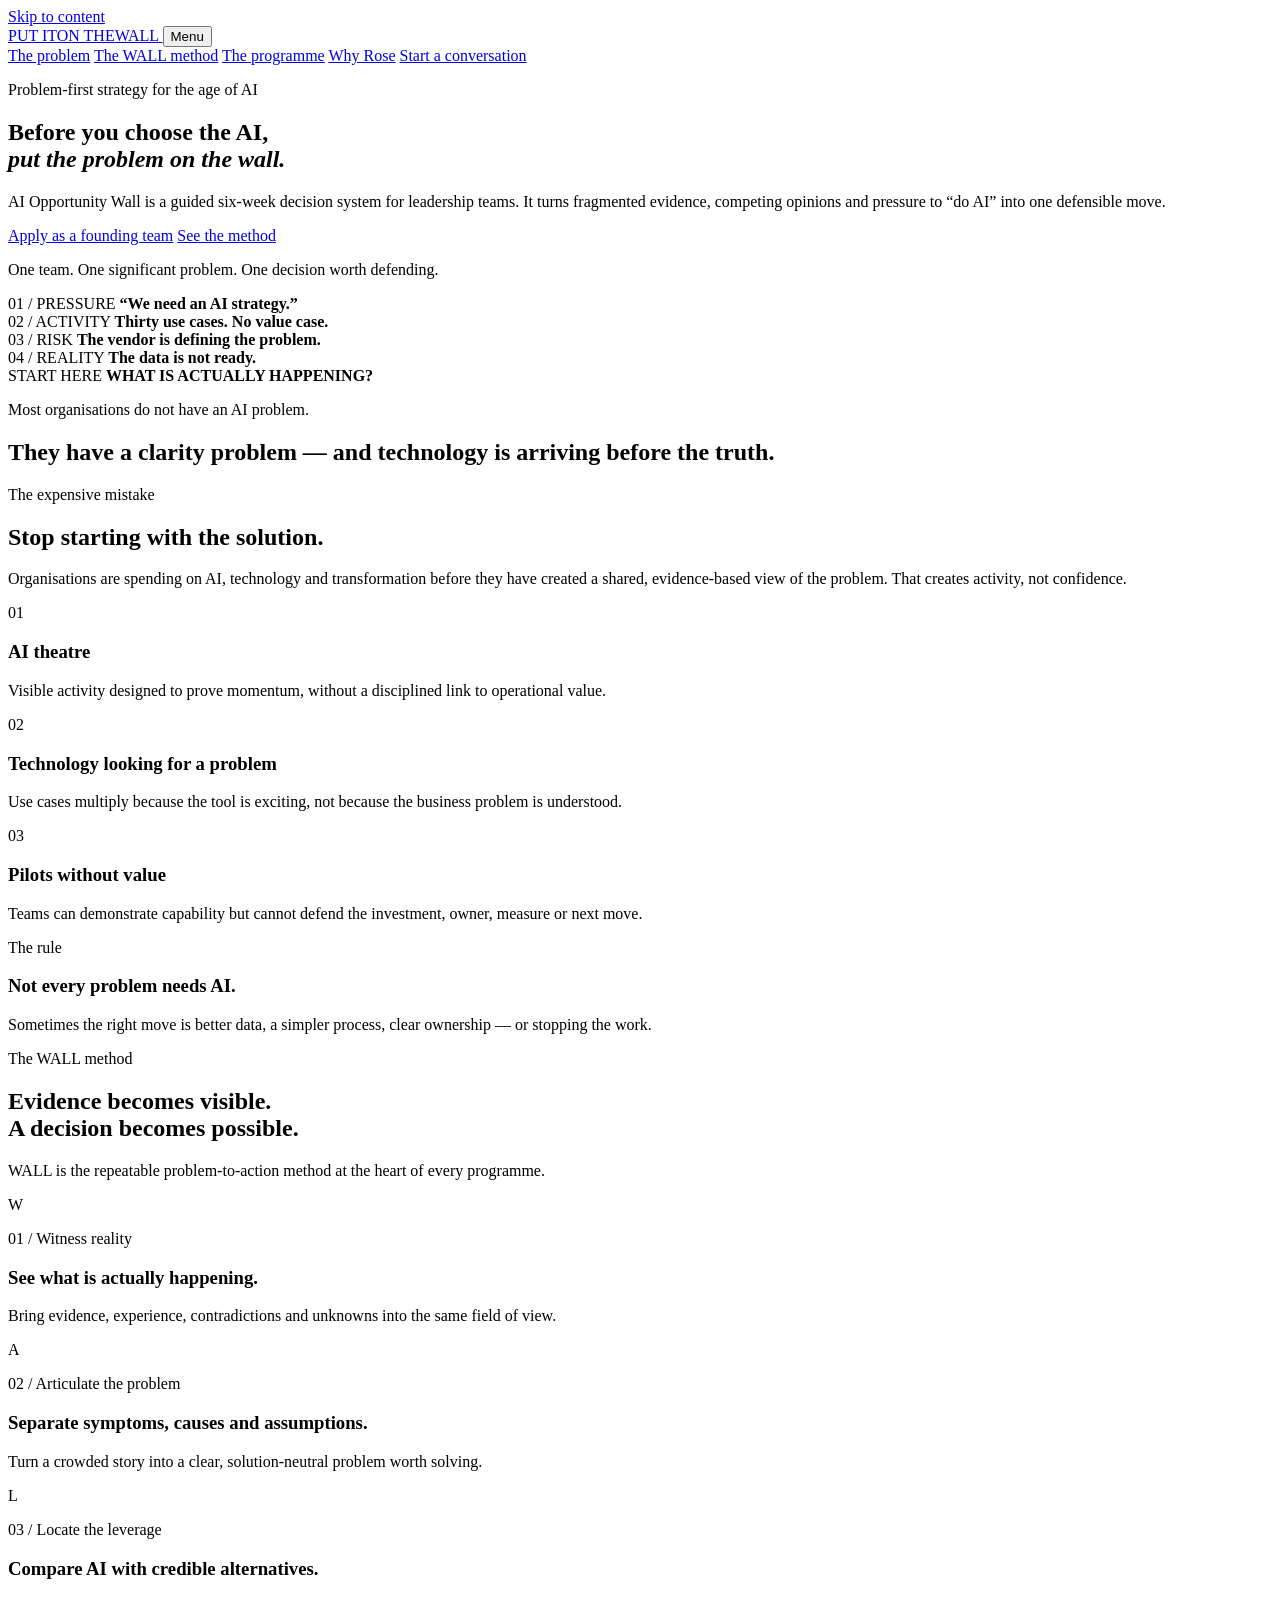
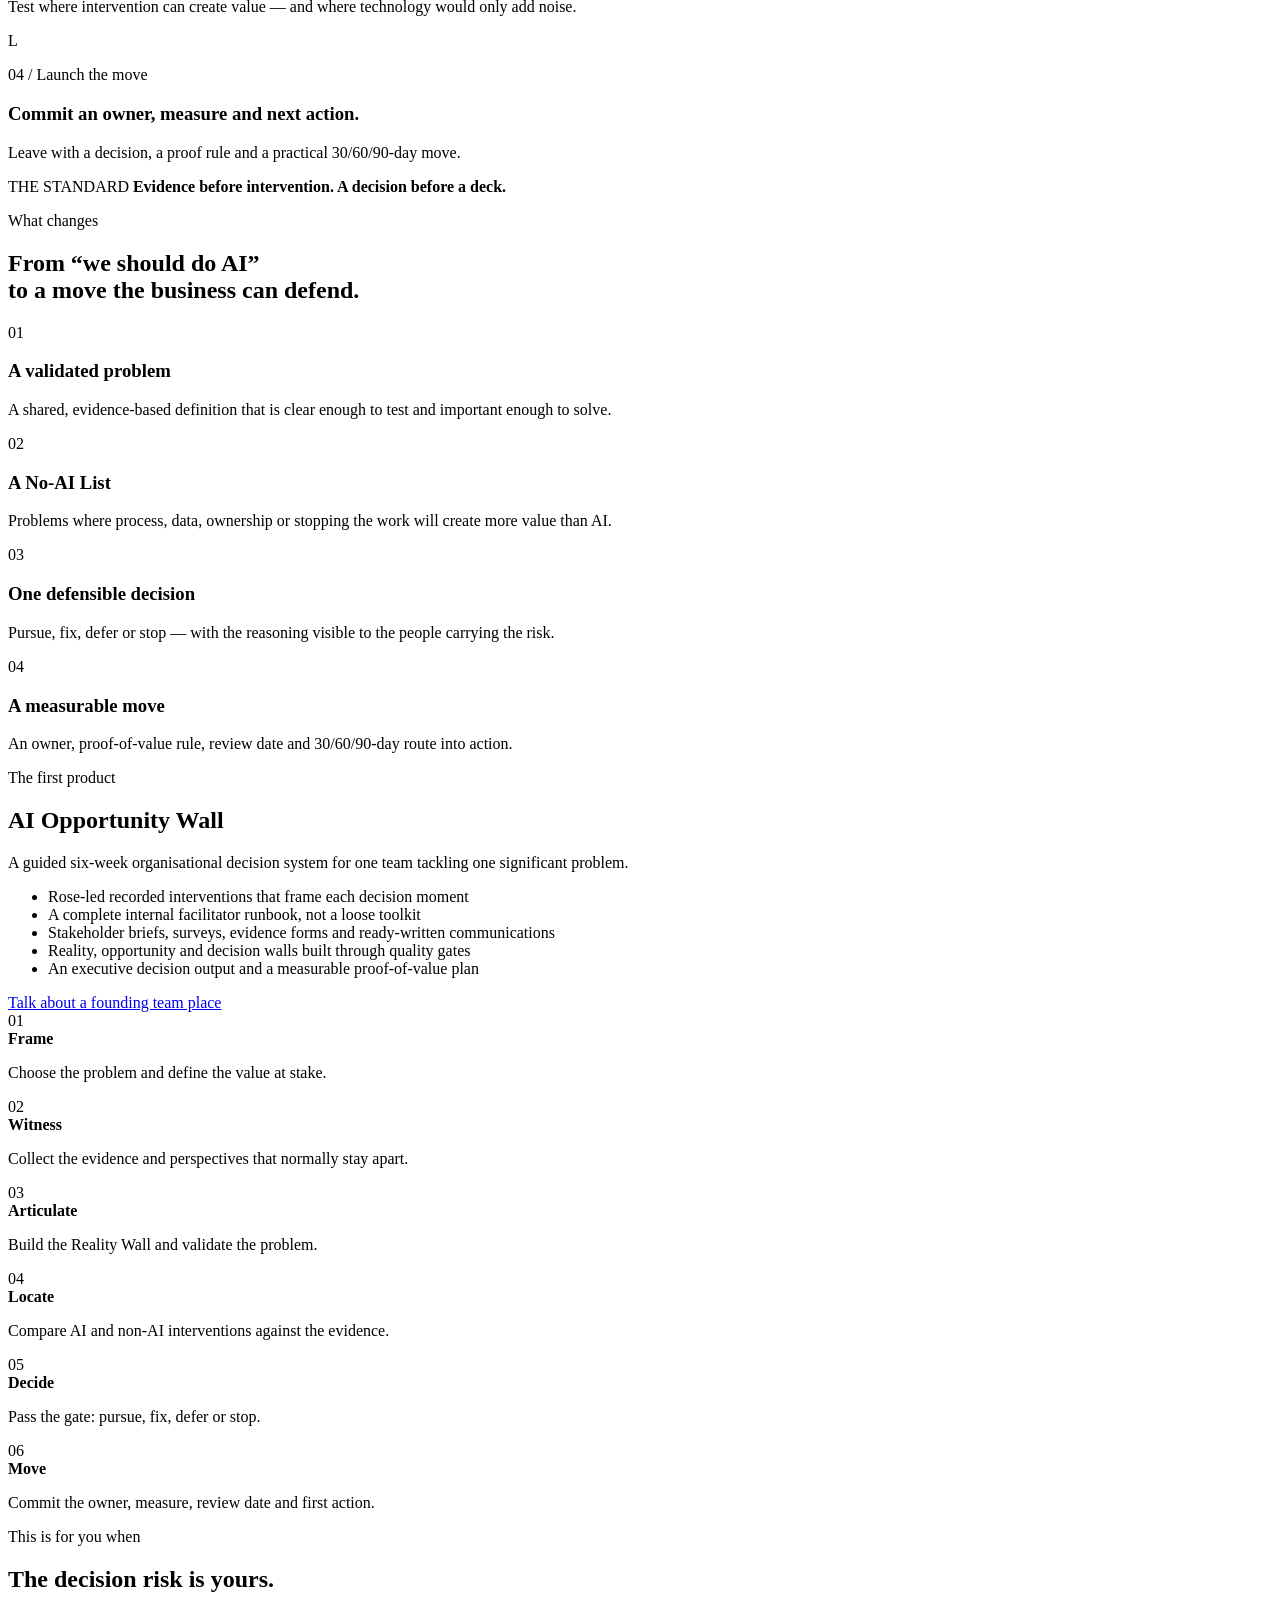
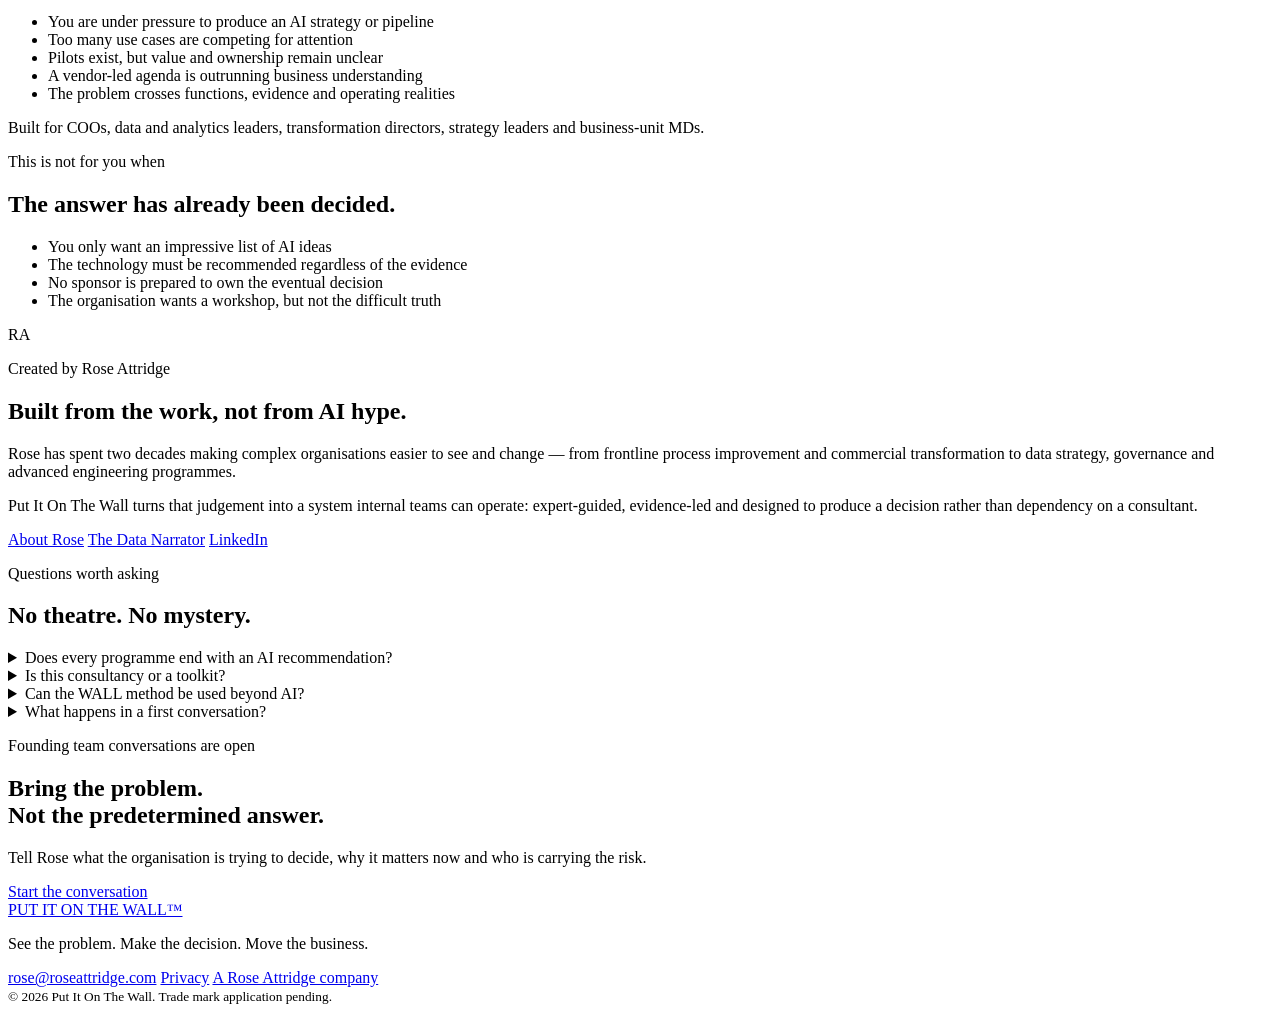
==== put-it-on-the-wall/index.html @ 12d7725f "Add Put It On The Wall MVP website" ====
<!doctype html>
<html lang="en-GB">
<head>
  <meta charset="utf-8" />
  <meta name="viewport" content="width=device-width, initial-scale=1" />
  <title>Put It On The Wall™ | Problem-first strategy for the age of AI</title>
  <meta name="description" content="Before you choose the AI, put the problem on the wall. A guided six-week decision system for leadership teams facing AI pressure, fragmented evidence and unclear value." />
  <meta name="robots" content="index, follow, max-image-preview:large" />
  <link rel="canonical" href="https://putitonthewall.co.uk/" />
  <link rel="icon" href="favicon.svg" type="image/svg+xml" />
  <link rel="manifest" href="site.webmanifest" />
  <meta name="theme-color" content="#151510" />

  <meta property="og:type" content="website" />
  <meta property="og:site_name" content="Put It On The Wall" />
  <meta property="og:title" content="Before you choose the AI, put the problem on the wall." />
  <meta property="og:description" content="A problem-first decision system that turns fragmented evidence and AI pressure into one defensible move." />
  <meta property="og:url" content="https://putitonthewall.co.uk/" />
  <meta property="og:image" content="https://putitonthewall.co.uk/social-card.svg" />
  <meta property="og:image:alt" content="Put It On The Wall — problem-first strategy for the age of AI" />
  <meta name="twitter:card" content="summary_large_image" />
  <meta name="twitter:title" content="Before you choose the AI, put the problem on the wall." />
  <meta name="twitter:description" content="See the problem. Make the decision. Move the business." />
  <meta name="twitter:image" content="https://putitonthewall.co.uk/social-card.svg" />

  <link rel="preconnect" href="https://fonts.googleapis.com" />
  <link rel="preconnect" href="https://fonts.gstatic.com" crossorigin />
  <link href="https://fonts.googleapis.com/css2?family=Archivo:wdth,wght@75..125,400..900&family=IBM+Plex+Mono:wght@400;500;600&display=swap" rel="stylesheet" />
  <link rel="stylesheet" href="styles.css" />

  <script type="application/ld+json">
  {
    "@context": "https://schema.org",
    "@type": "Organization",
    "name": "Put It On The Wall",
    "url": "https://putitonthewall.co.uk/",
    "founder": {
      "@type": "Person",
      "name": "Rose Attridge",
      "url": "https://roseattridge.com/"
    },
    "description": "A problem-first strategy company helping leadership teams make complex reality visible before choosing AI, technology or transformation interventions.",
    "email": "rose@roseattridge.com"
  }
  </script>
</head>
<body>
  <a class="skip-link" href="#main">Skip to content</a>

  <header class="site-header" data-header>
    <a class="wordmark" href="#top" aria-label="Put It On The Wall home">
      <span>PUT IT</span><span>ON THE</span><span class="wordmark-wall">WALL</span>
    </a>

    <button class="menu-button" type="button" aria-expanded="false" aria-controls="site-nav" data-menu>
      <span>Menu</span>
      <span class="menu-mark" aria-hidden="true"></span>
    </button>

    <nav id="site-nav" class="site-nav" aria-label="Primary navigation" data-nav>
      <a href="#problem">The problem</a>
      <a href="#method">The WALL method</a>
      <a href="#programme">The programme</a>
      <a href="#founder">Why Rose</a>
      <a class="nav-cta" href="mailto:rose@roseattridge.com?subject=AI%20Opportunity%20Wall%20founding%20team">Start a conversation</a>
    </nav>
  </header>

  <main id="main">
    <section class="hero" id="top">
      <div class="hero-copy reveal">
        <p class="kicker">Problem-first strategy for the age of AI</p>
        <h1>Before you choose the AI,<br><em>put the problem on the wall.</em></h1>
        <p class="hero-lead">
          AI Opportunity Wall is a guided six-week decision system for leadership teams.
          It turns fragmented evidence, competing opinions and pressure to “do AI” into one defensible move.
        </p>
        <div class="hero-actions">
          <a class="button button-primary" href="mailto:rose@roseattridge.com?subject=AI%20Opportunity%20Wall%20founding%20team&body=Hi%20Rose%2C%0A%0AI%27d%20like%20to%20talk%20about%20whether%20our%20challenge%20fits%20the%20AI%20Opportunity%20Wall.%0A%0AOrganisation%3A%0AThe%20problem%20we%27re%20trying%20to%20solve%3A%0AWhy%20now%3A%0A">Apply as a founding team</a>
          <a class="button button-secondary" href="#method">See the method</a>
        </div>
        <p class="hero-proof">One team. One significant problem. One decision worth defending.</p>
      </div>

      <div class="hero-wall reveal" aria-label="A wall of common AI programme pressures">
        <div class="wall-grid" aria-hidden="true"></div>
        <article class="note note-a">
          <span>01 / PRESSURE</span>
          <strong>“We need an AI strategy.”</strong>
        </article>
        <article class="note note-b">
          <span>02 / ACTIVITY</span>
          <strong>Thirty use cases. No value case.</strong>
        </article>
        <article class="note note-c">
          <span>03 / RISK</span>
          <strong>The vendor is defining the problem.</strong>
        </article>
        <article class="note note-d">
          <span>04 / REALITY</span>
          <strong>The data is not ready.</strong>
        </article>
        <div class="problem-tape">
          <span>START HERE</span>
          <strong>WHAT IS ACTUALLY HAPPENING?</strong>
        </div>
        <div class="marker-line" aria-hidden="true"></div>
      </div>
    </section>

    <section class="manifesto reveal" aria-label="The central belief">
      <p>Most organisations do not have an AI problem.</p>
      <h2>They have a clarity problem — and technology is arriving before the truth.</h2>
    </section>

    <section class="section section-dark" id="problem">
      <div class="section-intro reveal">
        <p class="kicker kicker-light">The expensive mistake</p>
        <h2>Stop starting with the solution.</h2>
        <p>
          Organisations are spending on AI, technology and transformation before they have created a shared,
          evidence-based view of the problem. That creates activity, not confidence.
        </p>
      </div>

      <div class="enemy-grid">
        <article class="enemy-card reveal">
          <span>01</span>
          <h3>AI theatre</h3>
          <p>Visible activity designed to prove momentum, without a disciplined link to operational value.</p>
        </article>
        <article class="enemy-card reveal">
          <span>02</span>
          <h3>Technology looking for a problem</h3>
          <p>Use cases multiply because the tool is exciting, not because the business problem is understood.</p>
        </article>
        <article class="enemy-card reveal">
          <span>03</span>
          <h3>Pilots without value</h3>
          <p>Teams can demonstrate capability but cannot defend the investment, owner, measure or next move.</p>
        </article>
        <article class="enemy-card enemy-card-accent reveal">
          <span>The rule</span>
          <h3>Not every problem needs AI.</h3>
          <p>Sometimes the right move is better data, a simpler process, clear ownership — or stopping the work.</p>
        </article>
      </div>
    </section>

    <section class="section method-section" id="method">
      <div class="section-intro reveal">
        <p class="kicker">The WALL method</p>
        <h2>Evidence becomes visible.<br>A decision becomes possible.</h2>
        <p>WALL is the repeatable problem-to-action method at the heart of every programme.</p>
      </div>

      <div class="method-grid">
        <article class="method-card reveal">
          <div class="method-letter">W</div>
          <div>
            <p class="method-step">01 / Witness reality</p>
            <h3>See what is actually happening.</h3>
            <p>Bring evidence, experience, contradictions and unknowns into the same field of view.</p>
          </div>
        </article>
        <article class="method-card reveal">
          <div class="method-letter">A</div>
          <div>
            <p class="method-step">02 / Articulate the problem</p>
            <h3>Separate symptoms, causes and assumptions.</h3>
            <p>Turn a crowded story into a clear, solution-neutral problem worth solving.</p>
          </div>
        </article>
        <article class="method-card reveal">
          <div class="method-letter">L</div>
          <div>
            <p class="method-step">03 / Locate the leverage</p>
            <h3>Compare AI with credible alternatives.</h3>
            <p>Test where intervention can create value — and where technology would only add noise.</p>
          </div>
        </article>
        <article class="method-card reveal">
          <div class="method-letter">L</div>
          <div>
            <p class="method-step">04 / Launch the move</p>
            <h3>Commit an owner, measure and next action.</h3>
            <p>Leave with a decision, a proof rule and a practical 30/60/90-day move.</p>
          </div>
        </article>
      </div>

      <div class="method-rule reveal">
        <span>THE STANDARD</span>
        <strong>Evidence before intervention. A decision before a deck.</strong>
      </div>
    </section>

    <section class="section outcome-section">
      <div class="outcome-heading reveal">
        <p class="kicker">What changes</p>
        <h2>From “we should do AI”<br>to a move the business can defend.</h2>
      </div>

      <div class="outcome-grid">
        <article class="outcome-card reveal">
          <span class="outcome-number">01</span>
          <h3>A validated problem</h3>
          <p>A shared, evidence-based definition that is clear enough to test and important enough to solve.</p>
        </article>
        <article class="outcome-card reveal">
          <span class="outcome-number">02</span>
          <h3>A No-AI List</h3>
          <p>Problems where process, data, ownership or stopping the work will create more value than AI.</p>
        </article>
        <article class="outcome-card reveal">
          <span class="outcome-number">03</span>
          <h3>One defensible decision</h3>
          <p>Pursue, fix, defer or stop — with the reasoning visible to the people carrying the risk.</p>
        </article>
        <article class="outcome-card reveal">
          <span class="outcome-number">04</span>
          <h3>A measurable move</h3>
          <p>An owner, proof-of-value rule, review date and 30/60/90-day route into action.</p>
        </article>
      </div>
    </section>

    <section class="section section-yellow" id="programme">
      <div class="programme-layout">
        <div class="programme-copy reveal">
          <p class="kicker">The first product</p>
          <h2>AI Opportunity Wall</h2>
          <p class="programme-lead">
            A guided six-week organisational decision system for one team tackling one significant problem.
          </p>
          <ul class="programme-list">
            <li>Rose-led recorded interventions that frame each decision moment</li>
            <li>A complete internal facilitator runbook, not a loose toolkit</li>
            <li>Stakeholder briefs, surveys, evidence forms and ready-written communications</li>
            <li>Reality, opportunity and decision walls built through quality gates</li>
            <li>An executive decision output and a measurable proof-of-value plan</li>
          </ul>
          <a class="button button-black" href="mailto:rose@roseattridge.com?subject=AI%20Opportunity%20Wall%20founding%20team">Talk about a founding team place</a>
        </div>

        <div class="journey reveal" aria-label="Six stages of the AI Opportunity Wall journey">
          <article><span>01</span><div><strong>Frame</strong><p>Choose the problem and define the value at stake.</p></div></article>
          <article><span>02</span><div><strong>Witness</strong><p>Collect the evidence and perspectives that normally stay apart.</p></div></article>
          <article><span>03</span><div><strong>Articulate</strong><p>Build the Reality Wall and validate the problem.</p></div></article>
          <article><span>04</span><div><strong>Locate</strong><p>Compare AI and non-AI interventions against the evidence.</p></div></article>
          <article><span>05</span><div><strong>Decide</strong><p>Pass the gate: pursue, fix, defer or stop.</p></div></article>
          <article><span>06</span><div><strong>Move</strong><p>Commit the owner, measure, review date and first action.</p></div></article>
        </div>
      </div>
    </section>

    <section class="section fit-section">
      <div class="fit-grid">
        <article class="fit-card fit-yes reveal">
          <p class="kicker">This is for you when</p>
          <h2>The decision risk is yours.</h2>
          <ul>
            <li>You are under pressure to produce an AI strategy or pipeline</li>
            <li>Too many use cases are competing for attention</li>
            <li>Pilots exist, but value and ownership remain unclear</li>
            <li>A vendor-led agenda is outrunning business understanding</li>
            <li>The problem crosses functions, evidence and operating realities</li>
          </ul>
          <p class="fit-roles">Built for COOs, data and analytics leaders, transformation directors, strategy leaders and business-unit MDs.</p>
        </article>

        <article class="fit-card fit-no reveal">
          <p class="kicker">This is not for you when</p>
          <h2>The answer has already been decided.</h2>
          <ul>
            <li>You only want an impressive list of AI ideas</li>
            <li>The technology must be recommended regardless of the evidence</li>
            <li>No sponsor is prepared to own the eventual decision</li>
            <li>The organisation wants a workshop, but not the difficult truth</li>
          </ul>
        </article>
      </div>
    </section>

    <section class="section founder-section" id="founder">
      <div class="founder-mark reveal" aria-hidden="true">
        <span>RA</span>
        <div class="founder-line"></div>
      </div>
      <div class="founder-copy reveal">
        <p class="kicker">Created by Rose Attridge</p>
        <h2>Built from the work, not from AI hype.</h2>
        <p>
          Rose has spent two decades making complex organisations easier to see and change — from frontline process improvement
          and commercial transformation to data strategy, governance and advanced engineering programmes.
        </p>
        <p>
          Put It On The Wall turns that judgement into a system internal teams can operate: expert-guided,
          evidence-led and designed to produce a decision rather than dependency on a consultant.
        </p>
        <div class="founder-links">
          <a href="https://roseattridge.com/">About Rose</a>
          <a href="https://thedatanarrator.com/">The Data Narrator</a>
          <a href="https://www.linkedin.com/in/roseattridge">LinkedIn</a>
        </div>
      </div>
    </section>

    <section class="section faq-section">
      <div class="section-intro reveal">
        <p class="kicker">Questions worth asking</p>
        <h2>No theatre. No mystery.</h2>
      </div>
      <div class="faq-list">
        <details class="reveal">
          <summary>Does every programme end with an AI recommendation?</summary>
          <p>No. A credible No-AI decision is a valuable outcome. The purpose is to choose the intervention that creates value, not to justify a technology already selected.</p>
        </details>
        <details class="reveal">
          <summary>Is this consultancy or a toolkit?</summary>
          <p>Neither in the usual sense. It is a fully designed team journey: Rose frames the moments that require expert judgement, while an internal facilitator operates the runbook inside the organisation.</p>
        </details>
        <details class="reveal">
          <summary>Can the WALL method be used beyond AI?</summary>
          <p>Yes. WALL is a problem-to-action method. AI is the first market entry because the pressure is urgent; future applications will only be launched when the first product has repeatable proof.</p>
        </details>
        <details class="reveal">
          <summary>What happens in a first conversation?</summary>
          <p>We test whether the problem is significant, cross-functional and decision-ready; whether there is a sponsor carrying the risk; and whether a founding team programme is the right next move.</p>
        </details>
      </div>
    </section>

    <section class="final-cta">
      <div class="final-cta-wall" aria-hidden="true"></div>
      <div class="final-cta-copy reveal">
        <p class="kicker kicker-light">Founding team conversations are open</p>
        <h2>Bring the problem.<br>Not the predetermined answer.</h2>
        <p>Tell Rose what the organisation is trying to decide, why it matters now and who is carrying the risk.</p>
        <a class="button button-yellow" href="mailto:rose@roseattridge.com?subject=AI%20Opportunity%20Wall%20founding%20team&body=Hi%20Rose%2C%0A%0AI%27d%20like%20to%20talk%20about%20whether%20our%20challenge%20fits%20the%20AI%20Opportunity%20Wall.%0A%0AOrganisation%3A%0AThe%20problem%20we%27re%20trying%20to%20solve%3A%0AWhy%20now%3A%0AWho%20carries%20the%20decision%20risk%3A%0A">Start the conversation</a>
      </div>
    </section>
  </main>

  <footer class="site-footer">
    <a class="footer-wordmark" href="#top">PUT IT ON THE WALL™</a>
    <p>See the problem. Make the decision. Move the business.</p>
    <div class="footer-links">
      <a href="mailto:rose@roseattridge.com">rose@roseattridge.com</a>
      <a href="privacy.html">Privacy</a>
      <a href="https://roseattridge.com/">A Rose Attridge company</a>
    </div>
    <small>© <span data-year></span> Put It On The Wall. Trade mark application pending.</small>
  </footer>

  <script src="script.js" defer></script>
</body>
</html>
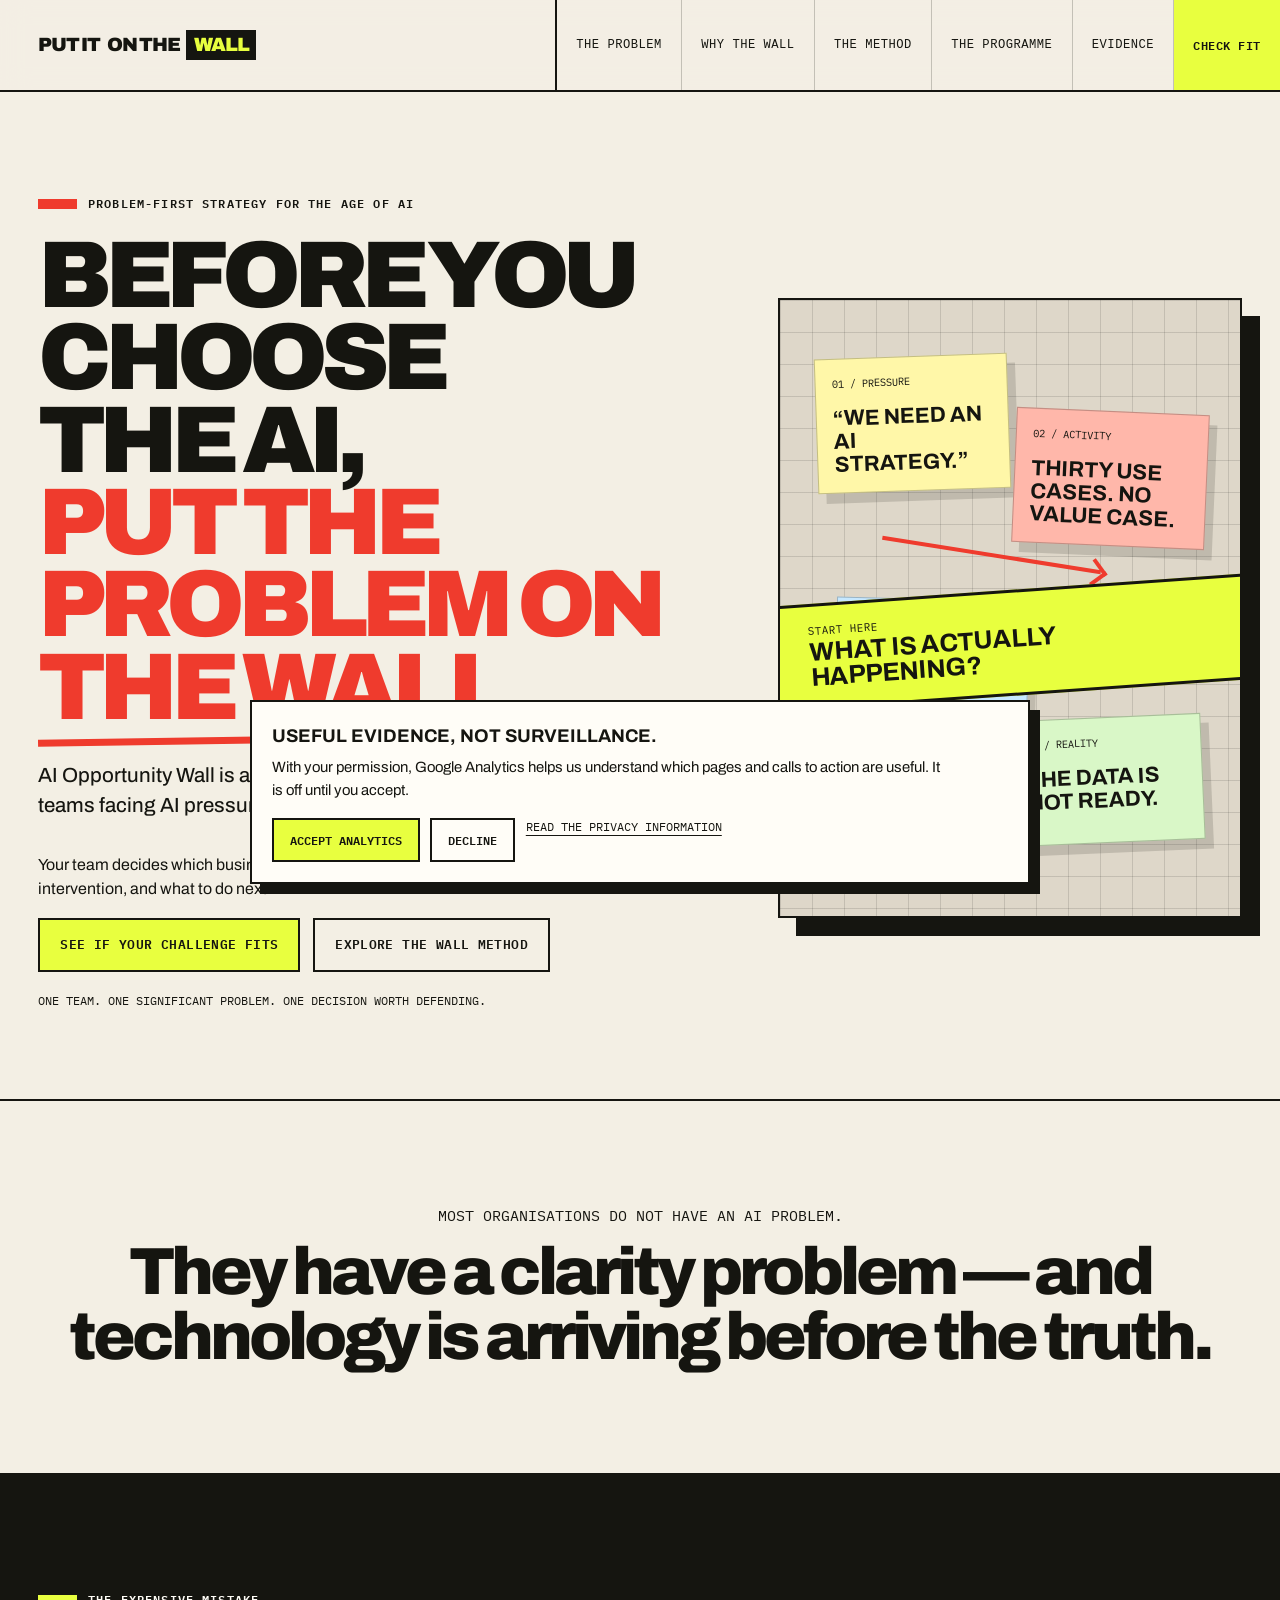
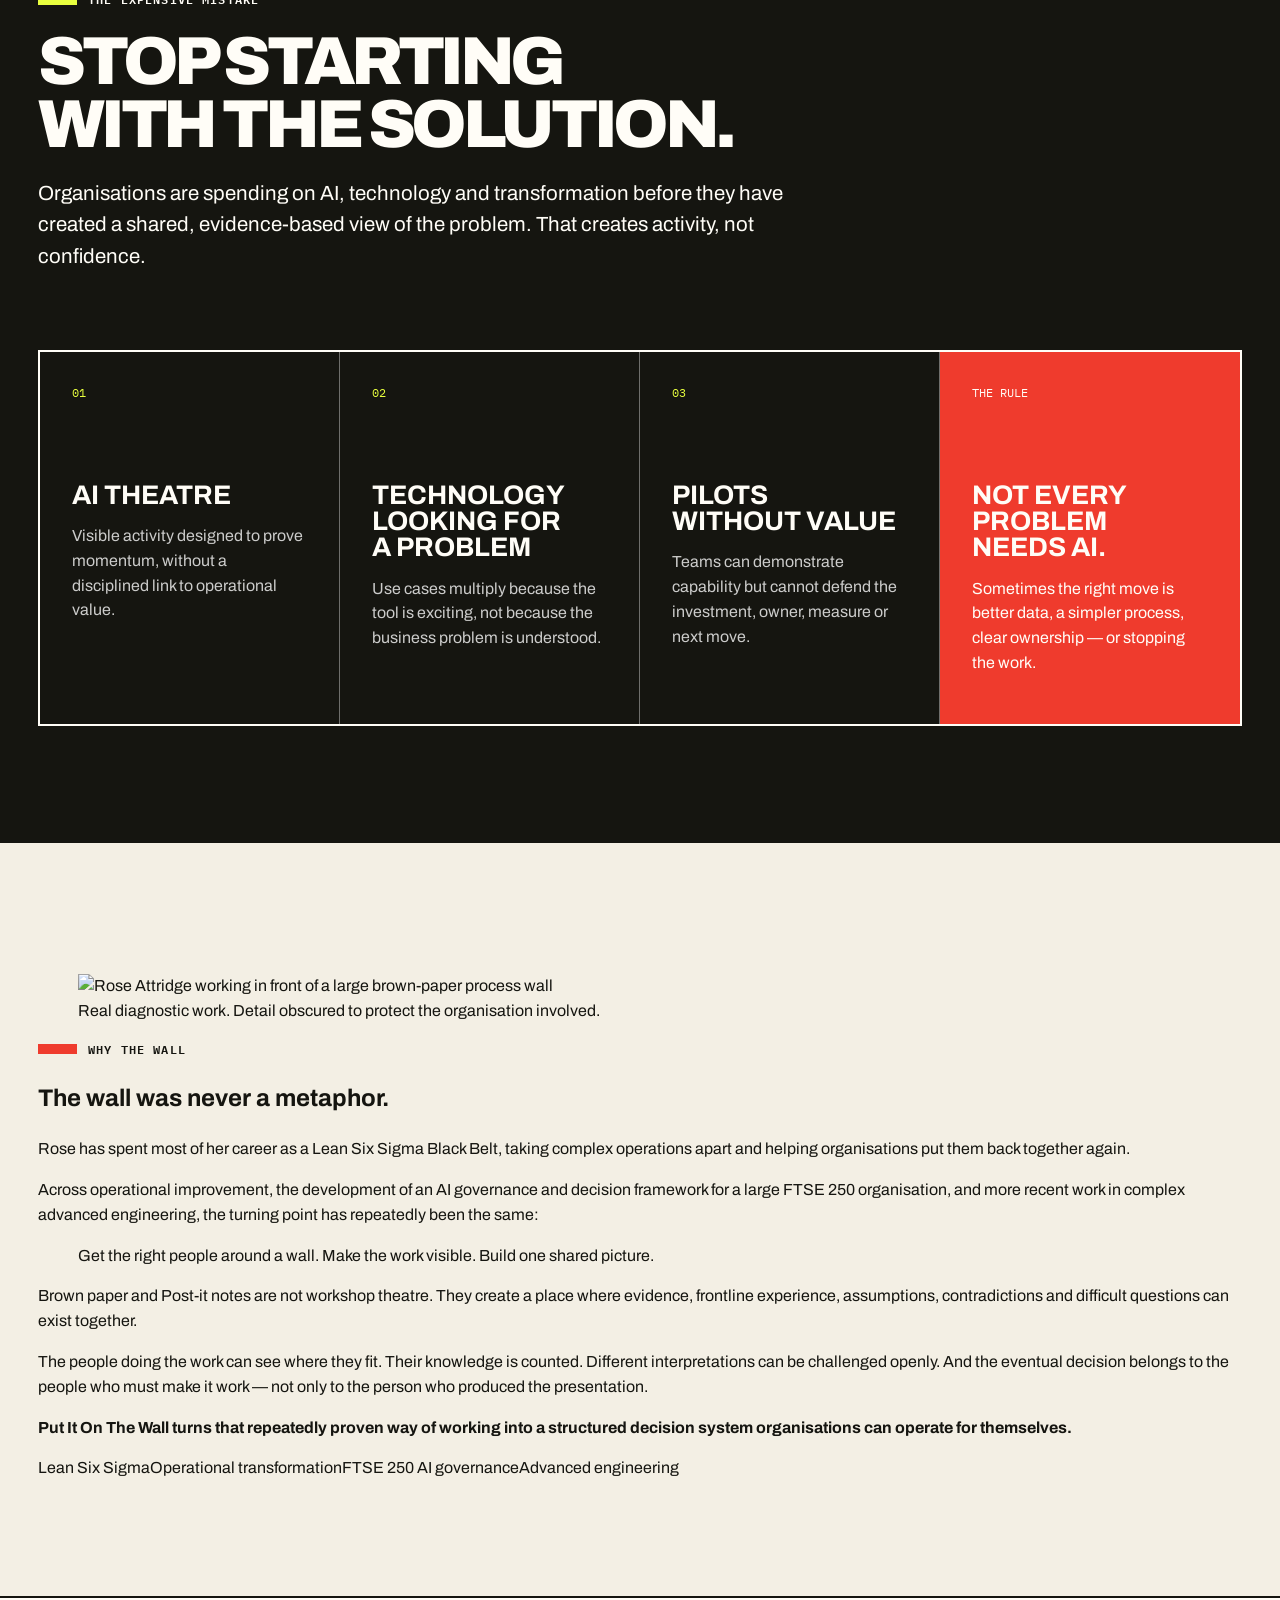
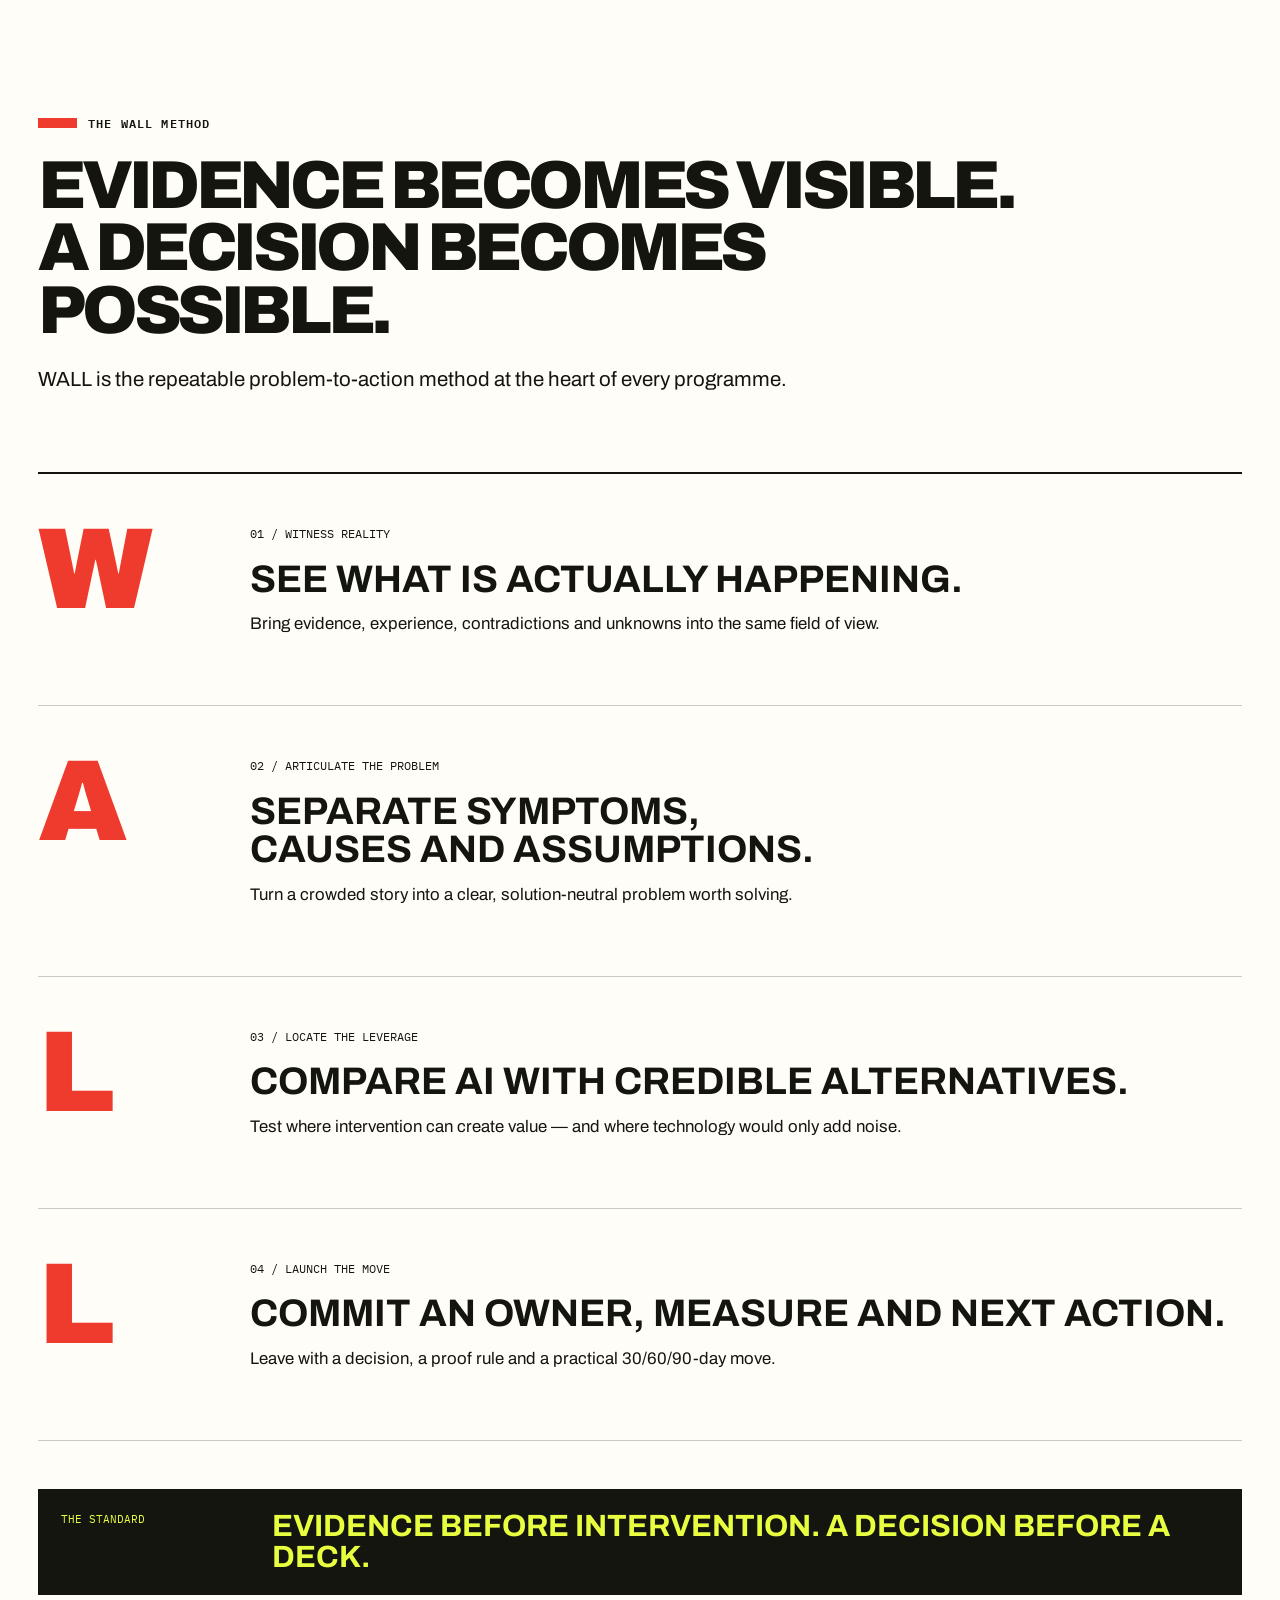
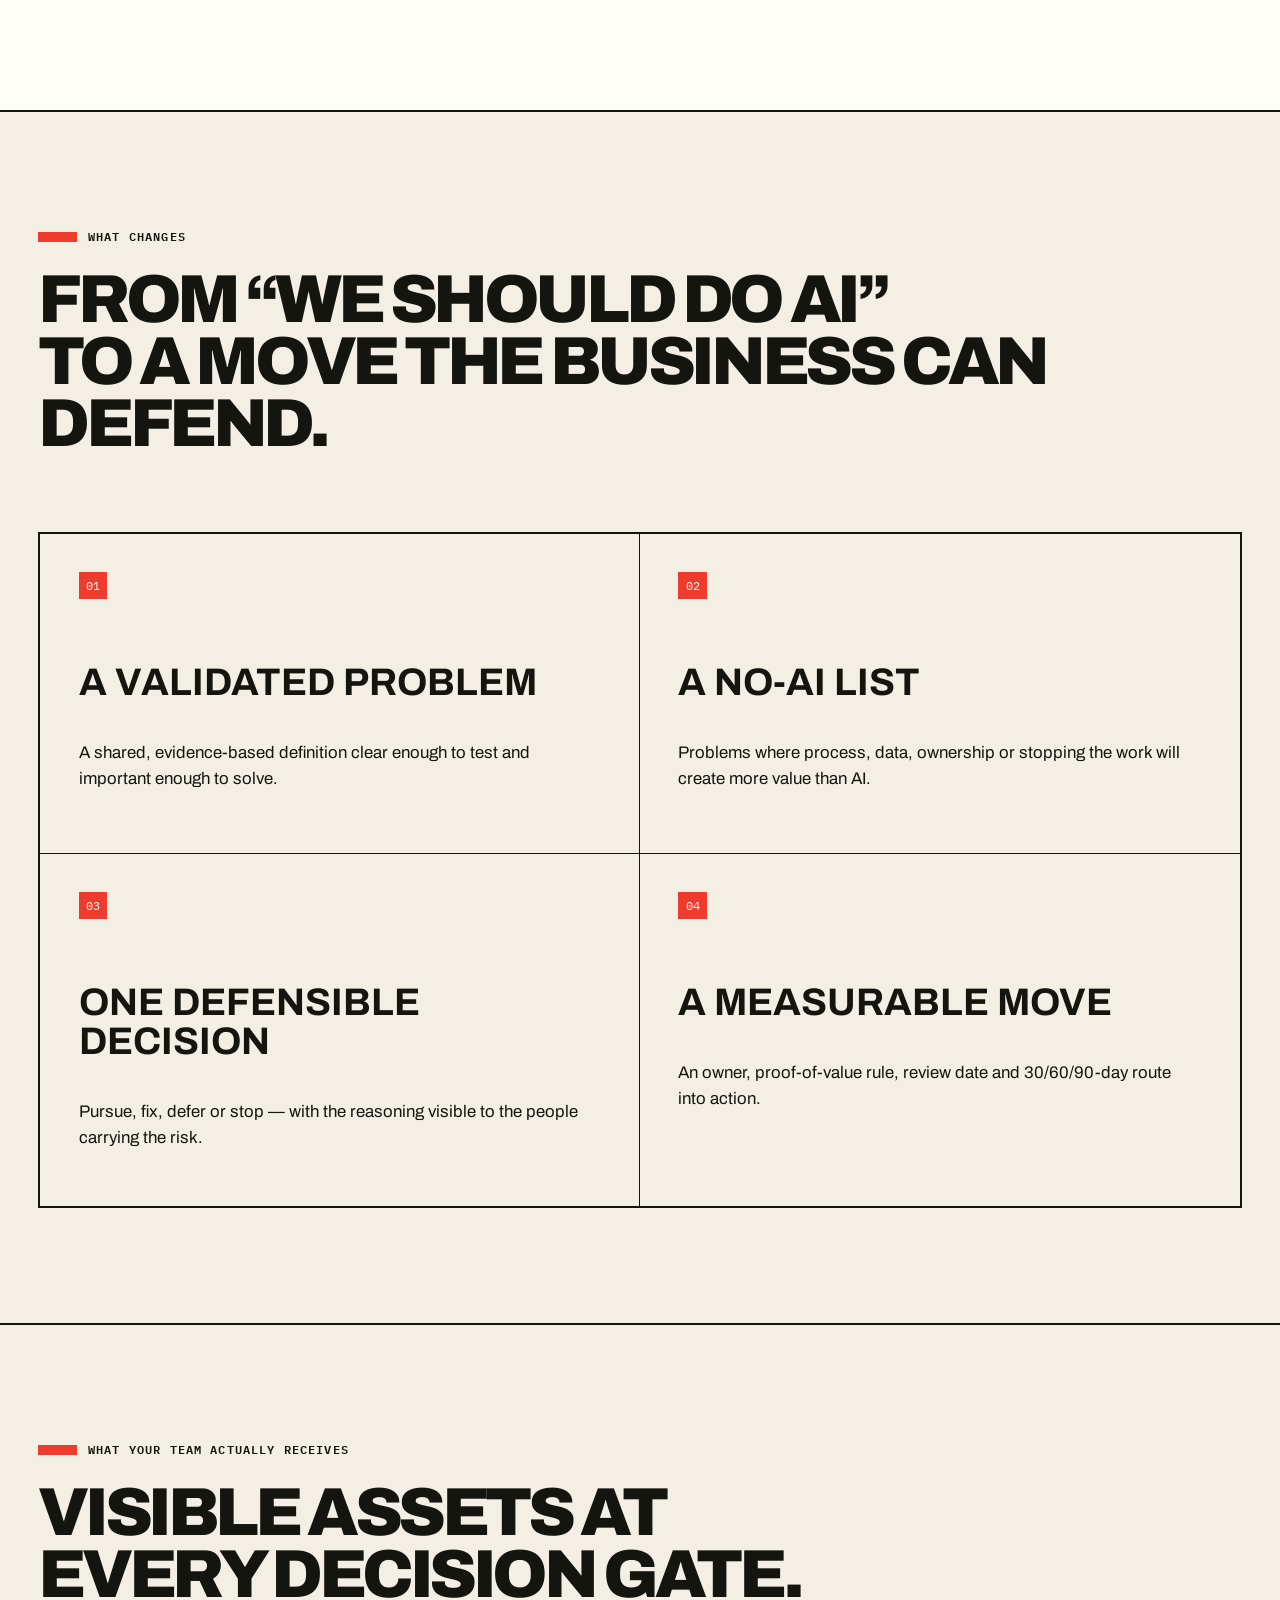
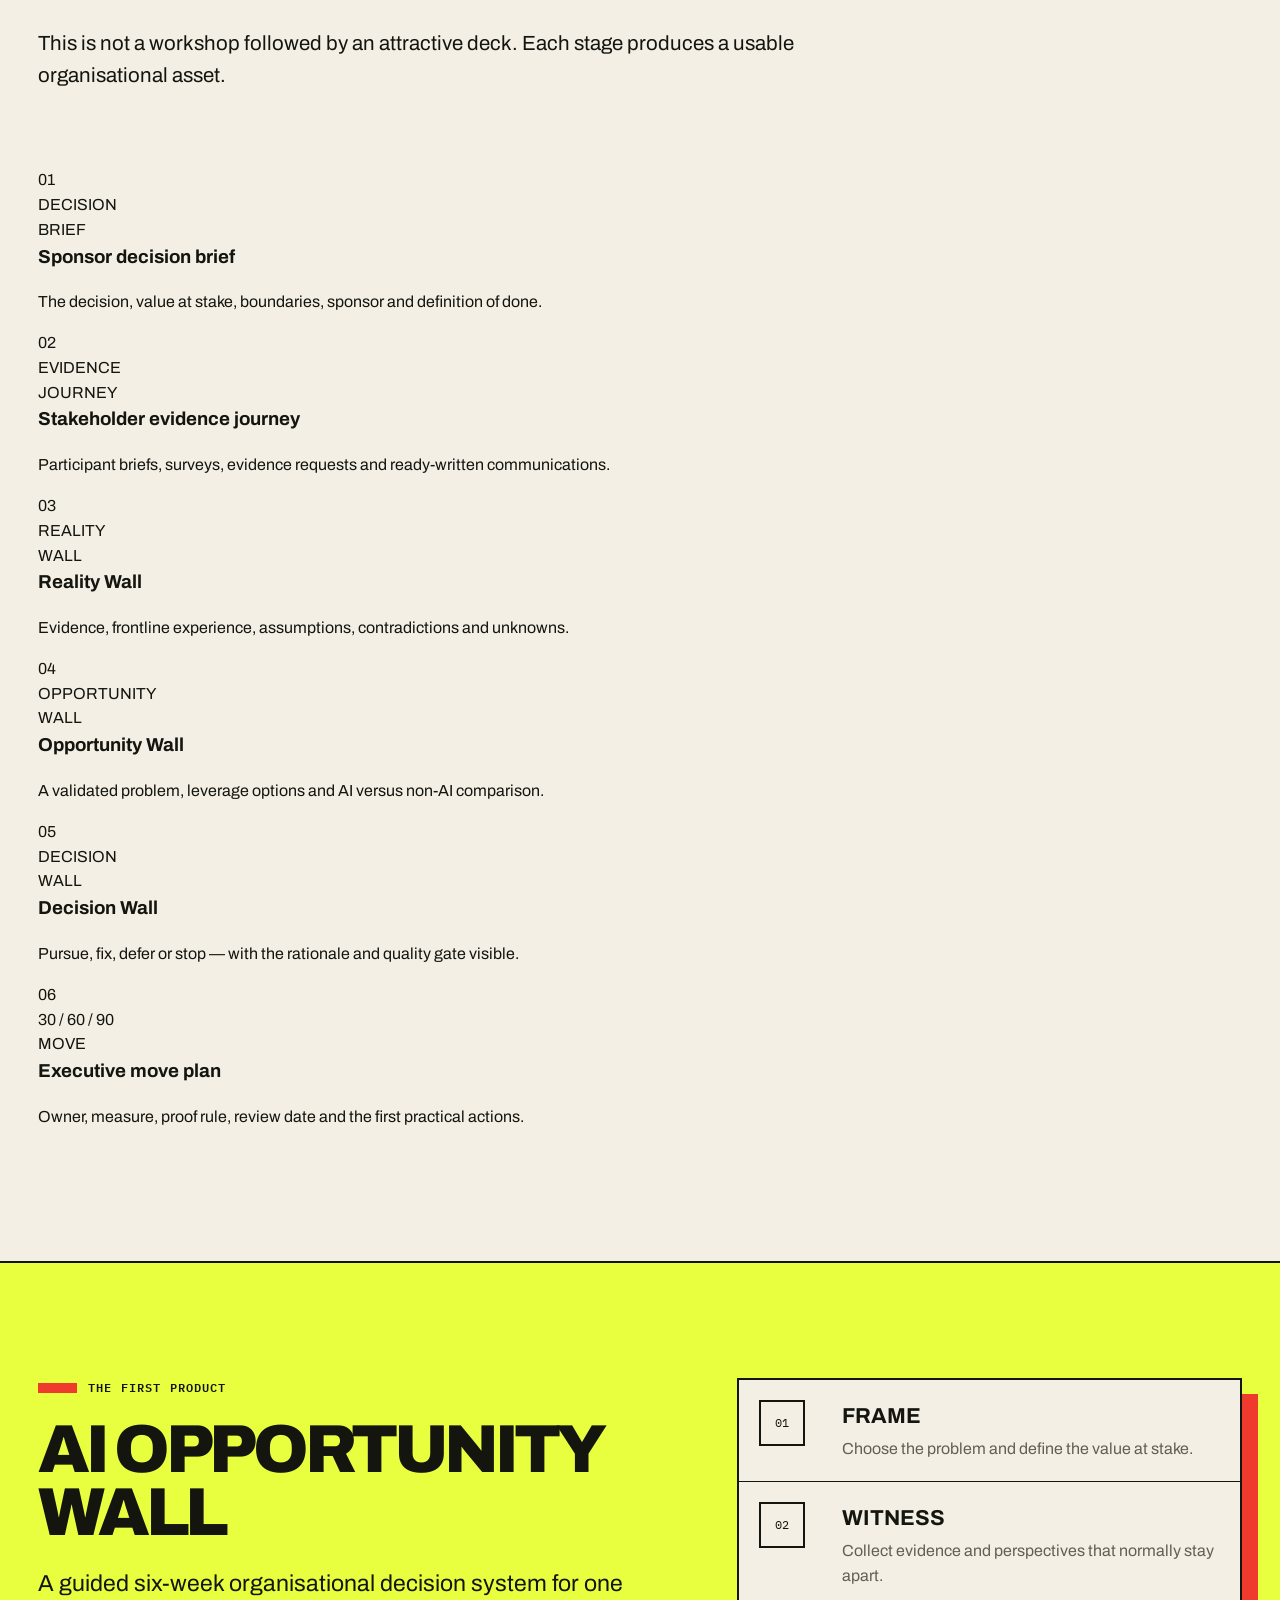
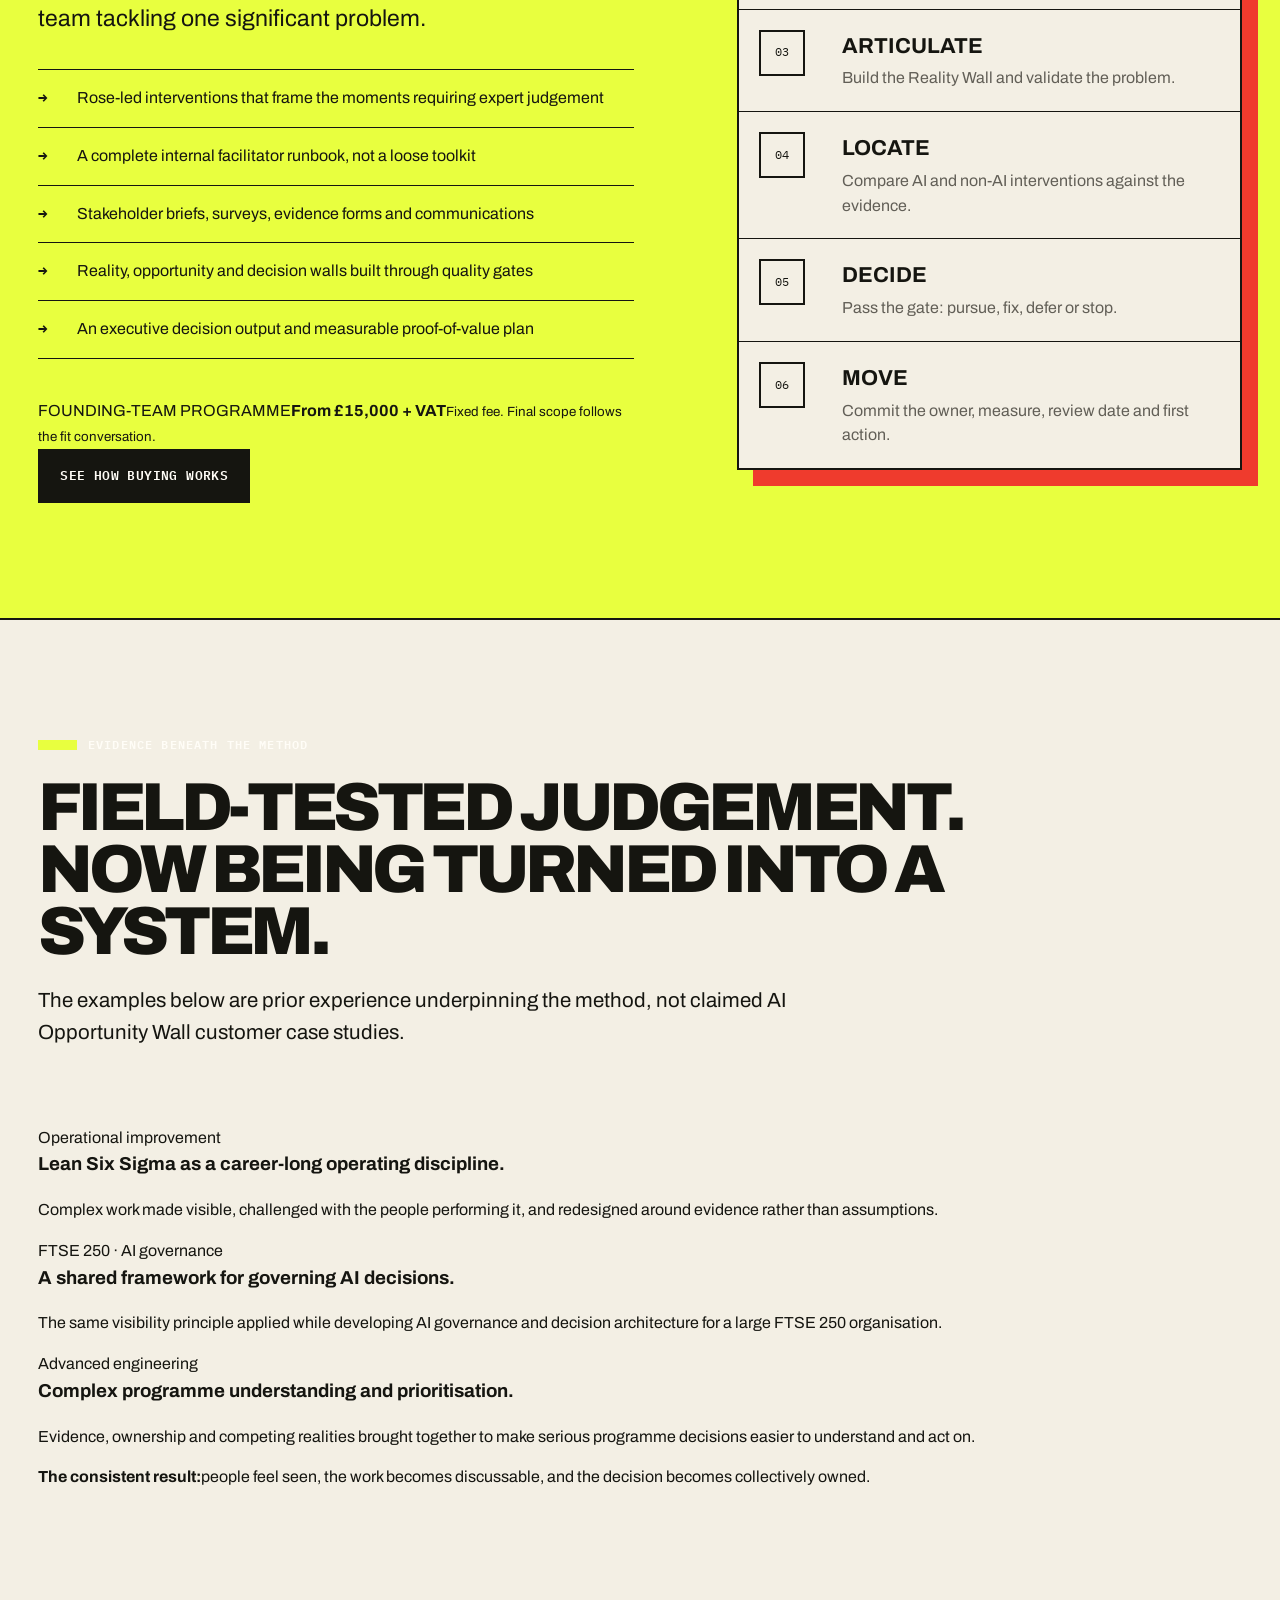
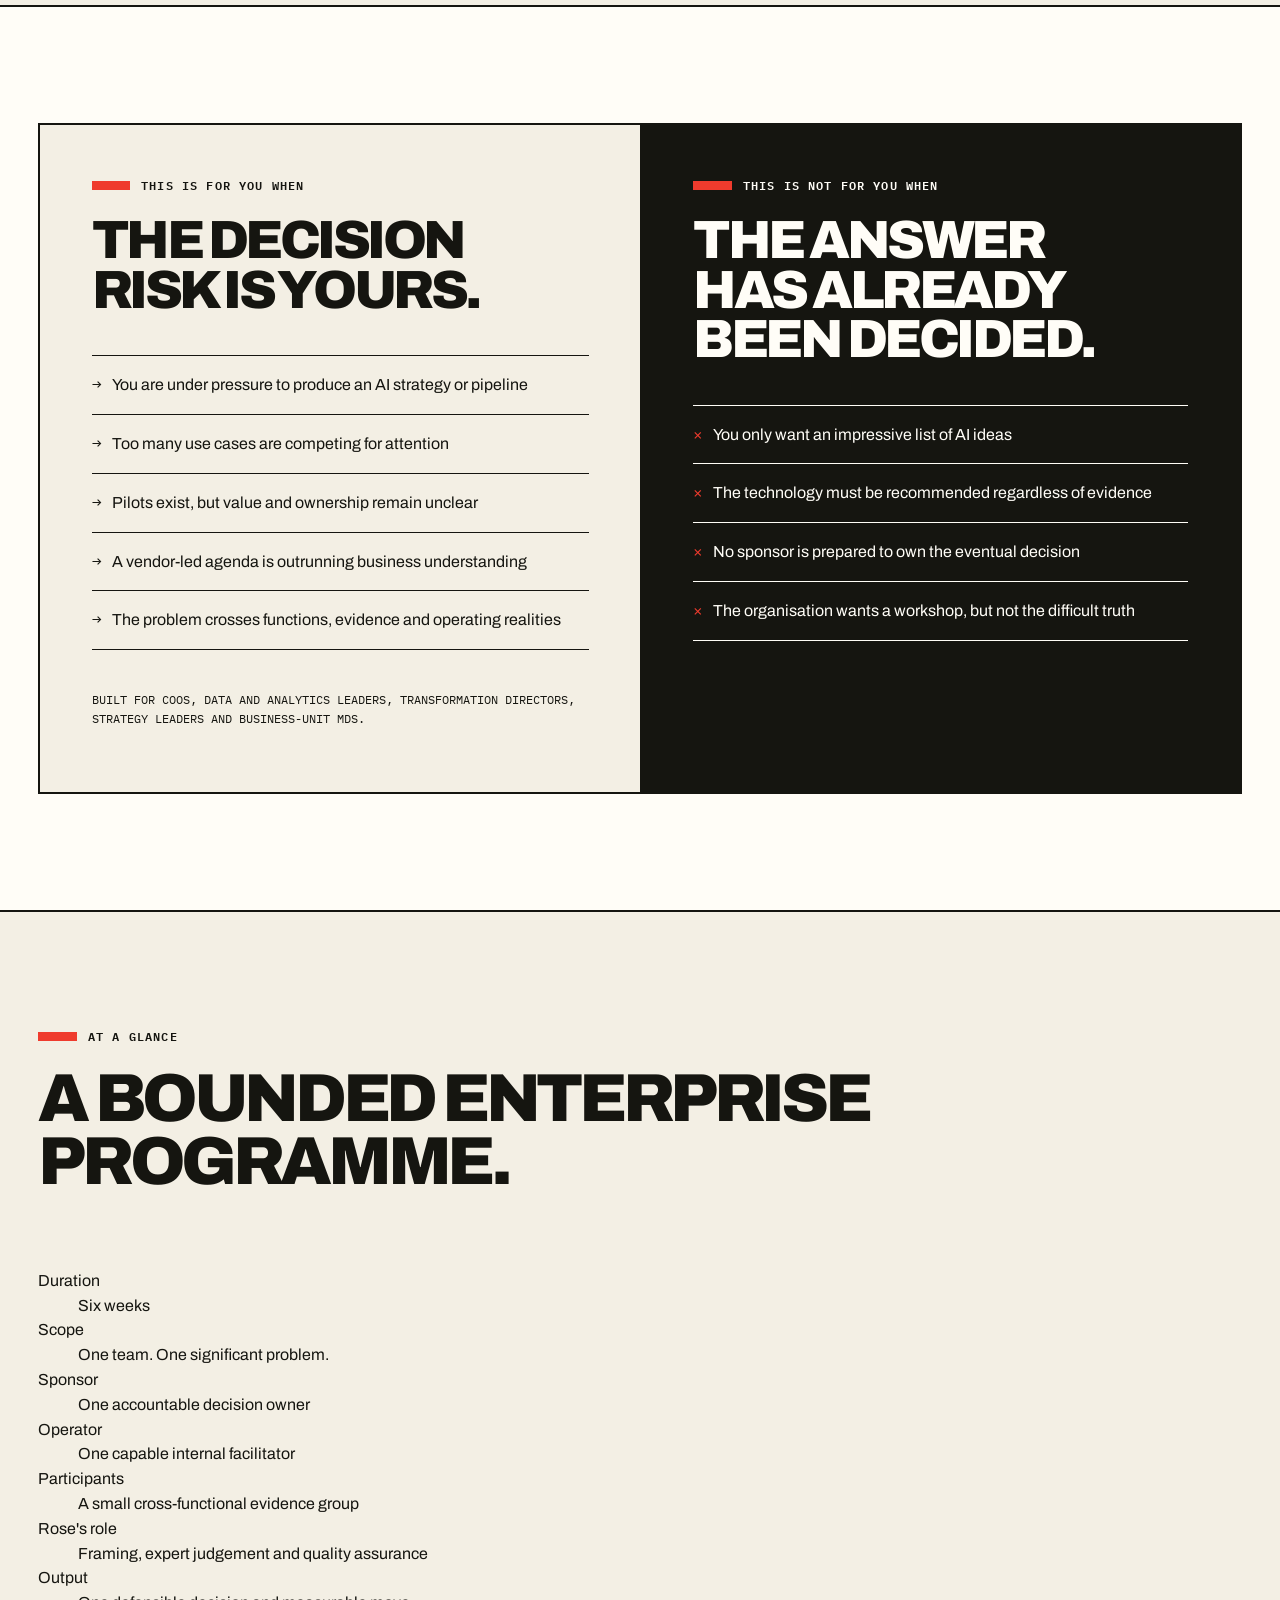
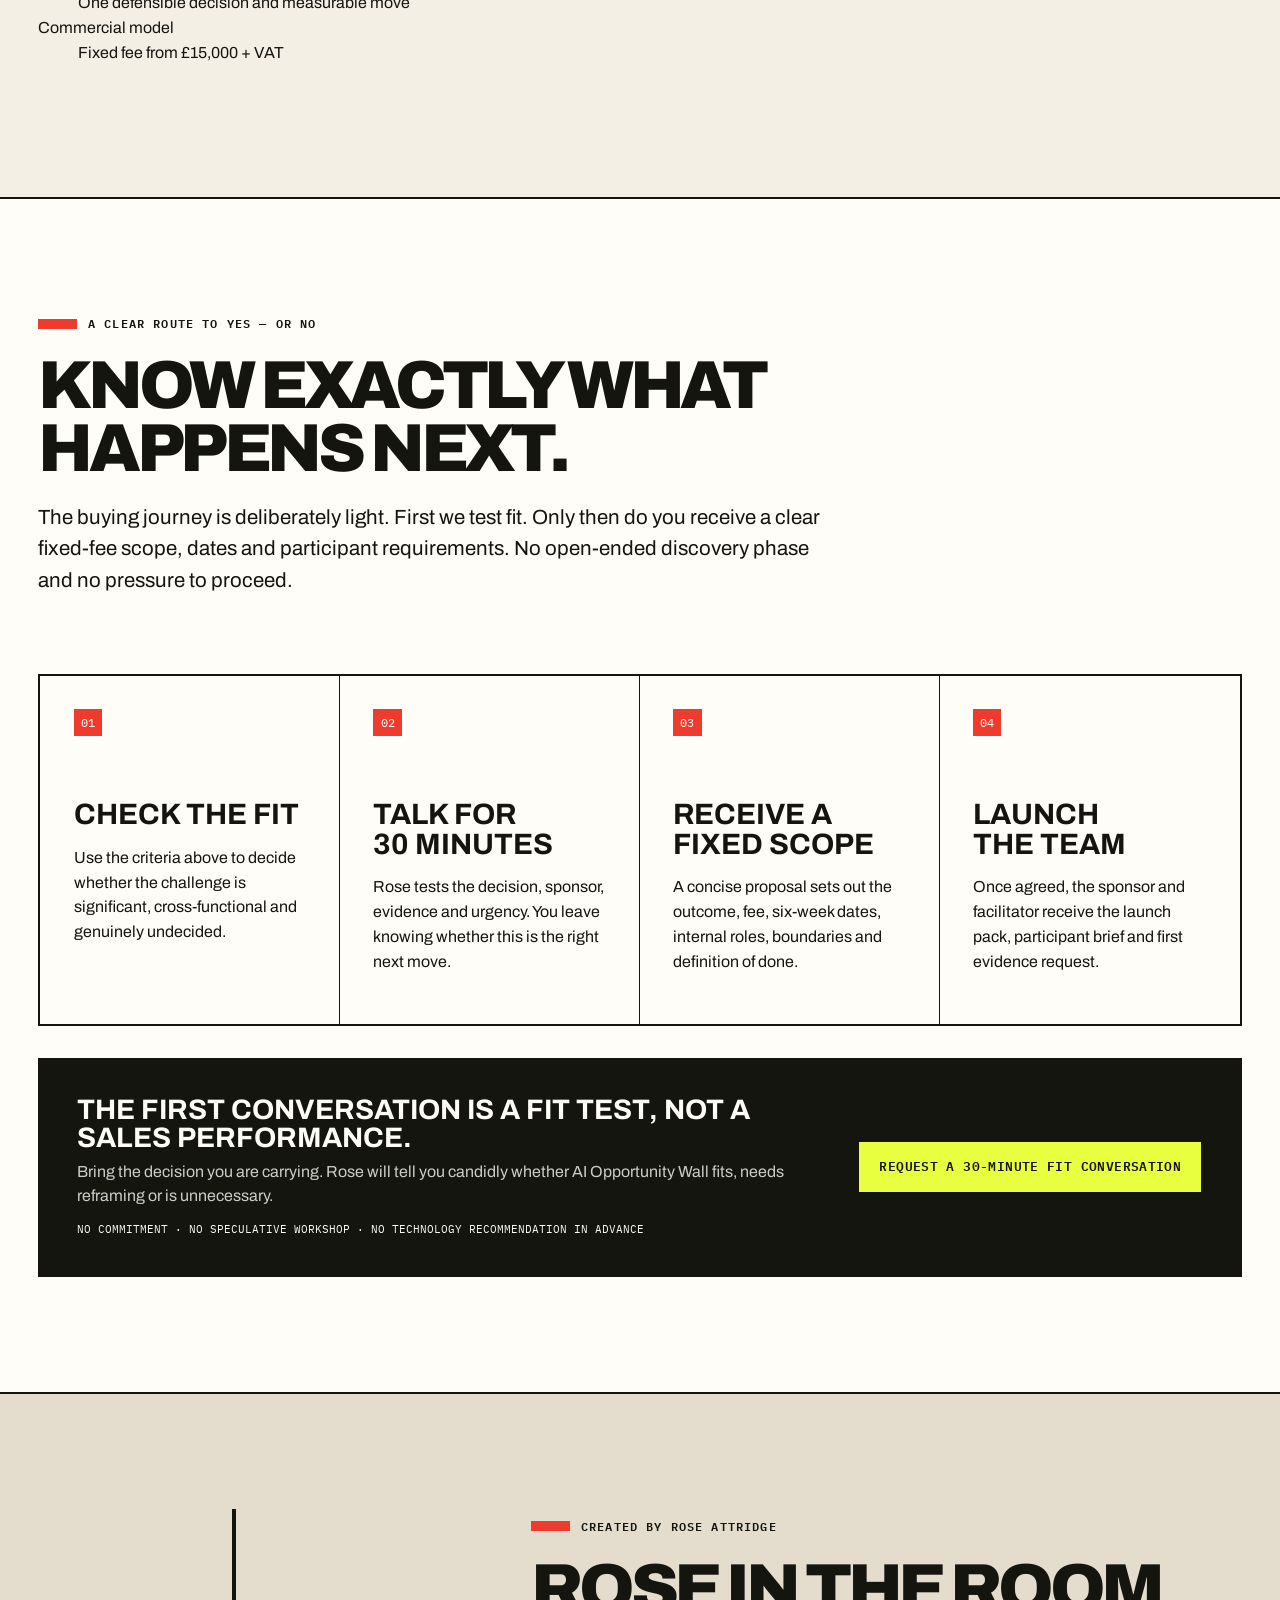
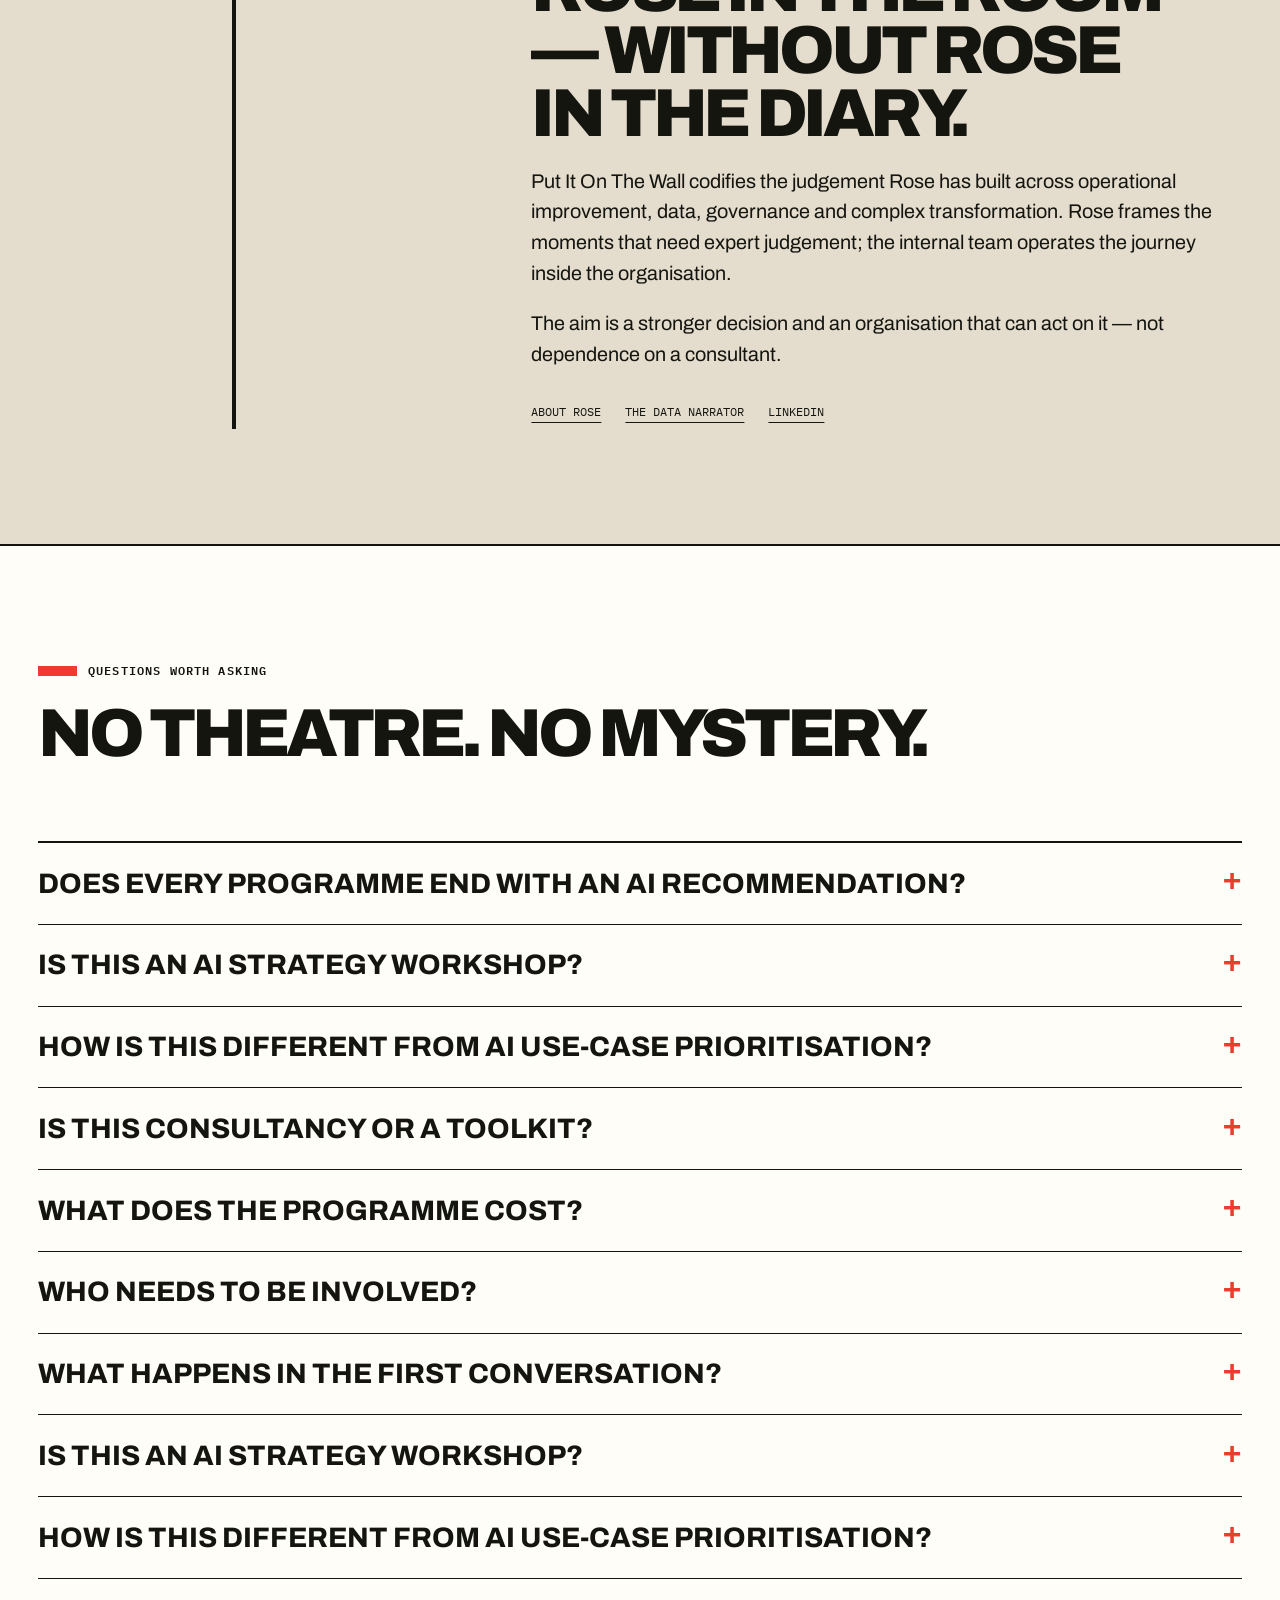
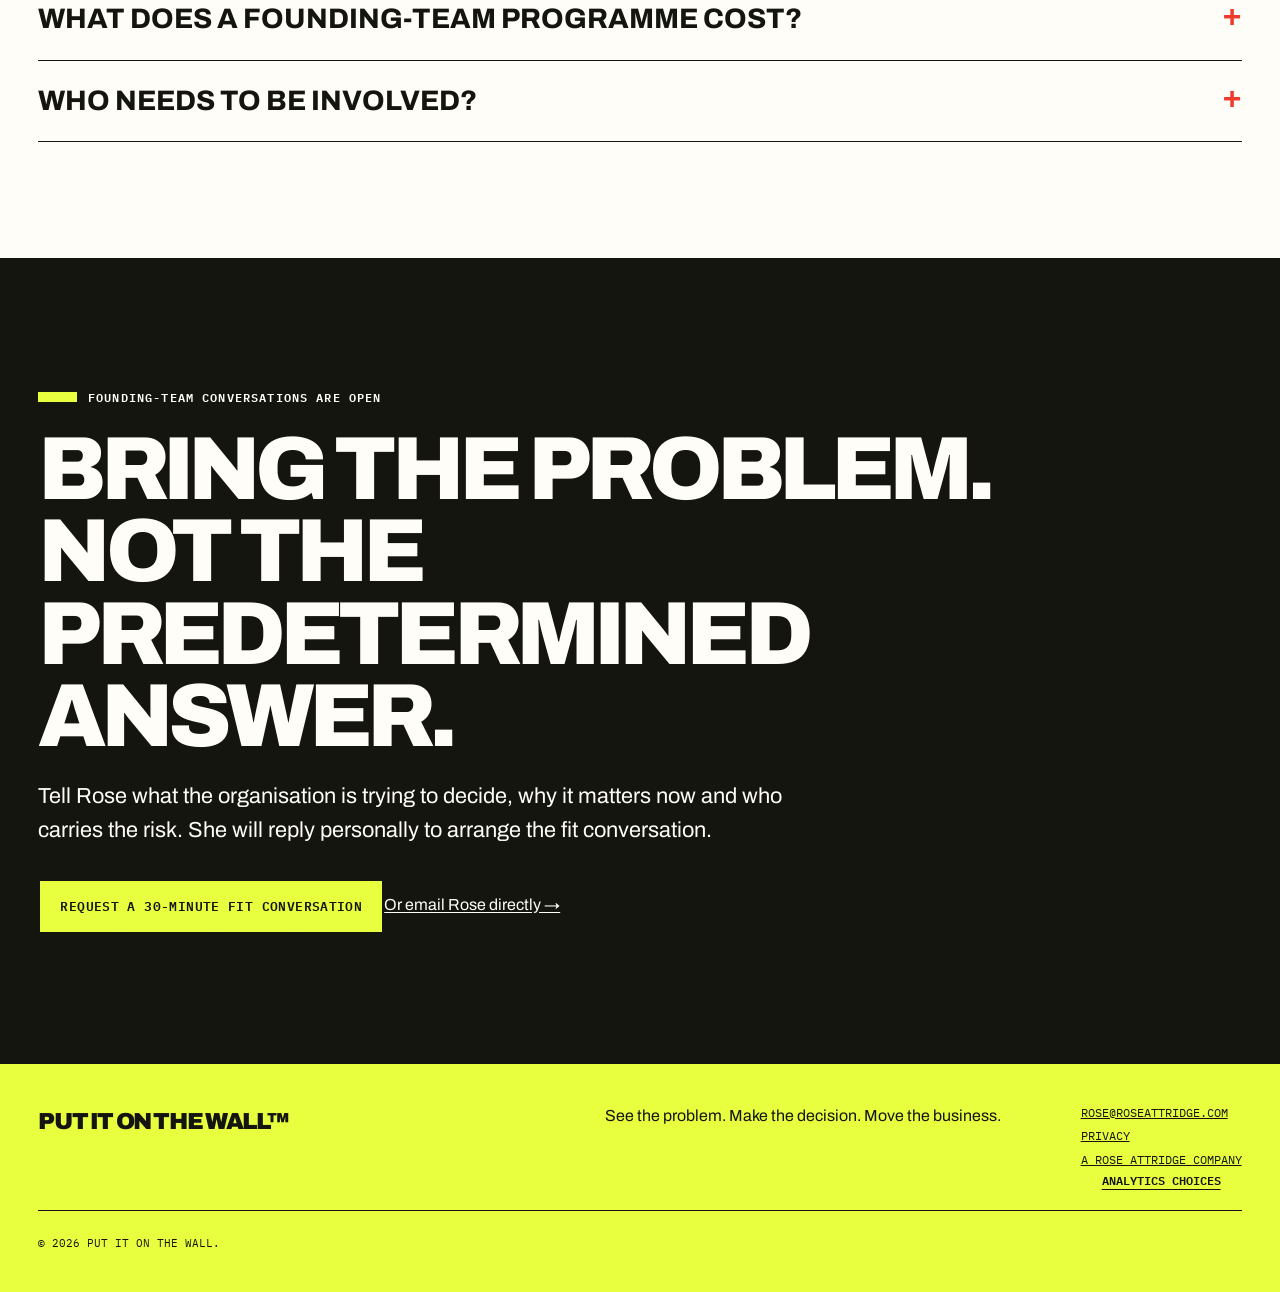
==== commit 0500e9ff: "Strengthen Put It On The Wall buyer journey and proof" ====
--- a/put-it-on-the-wall/index.html
+++ b/put-it-on-the-wall/index.html
@@ -3,8 +3,8 @@
 <head>
   <meta charset="utf-8" />
   <meta name="viewport" content="width=device-width, initial-scale=1" />
-  <title>Put It On The Wall™ | Problem-first strategy for the age of AI</title>
-  <meta name="description" content="Before you choose the AI, put the problem on the wall. A guided six-week decision system for leadership teams facing AI pressure, fragmented evidence and unclear value." />
+  <title>AI Opportunity Wall | Problem-first AI strategy for leadership teams</title>
+  <meta name="description" content="A six-week AI opportunity assessment that helps leadership teams validate the business problem, decide whether AI is the right intervention and commit the next move." />
   <meta name="robots" content="index, follow, max-image-preview:large" />
   <link rel="canonical" href="https://putitonthewall.co.uk/" />
   <link rel="icon" href="favicon.svg" type="image/svg+xml" />
@@ -14,14 +14,16 @@
   <meta property="og:type" content="website" />
   <meta property="og:site_name" content="Put It On The Wall" />
   <meta property="og:title" content="Before you choose the AI, put the problem on the wall." />
-  <meta property="og:description" content="A problem-first decision system that turns fragmented evidence and AI pressure into one defensible move." />
+  <meta property="og:description" content="A six-week decision system that turns fragmented evidence and pressure to do AI into one defensible move." />
   <meta property="og:url" content="https://putitonthewall.co.uk/" />
-  <meta property="og:image" content="https://putitonthewall.co.uk/social-card.svg" />
+  <meta property="og:image" content="https://putitonthewall.co.uk/social-card.png" />
+  <meta property="og:image:width" content="1200" />
+  <meta property="og:image:height" content="630" />
   <meta property="og:image:alt" content="Put It On The Wall — problem-first strategy for the age of AI" />
   <meta name="twitter:card" content="summary_large_image" />
   <meta name="twitter:title" content="Before you choose the AI, put the problem on the wall." />
   <meta name="twitter:description" content="See the problem. Make the decision. Move the business." />
-  <meta name="twitter:image" content="https://putitonthewall.co.uk/social-card.svg" />
+  <meta name="twitter:image" content="https://putitonthewall.co.uk/social-card.png" />
 
   <link rel="preconnect" href="https://fonts.googleapis.com" />
   <link rel="preconnect" href="https://fonts.gstatic.com" crossorigin />
@@ -31,38 +33,58 @@
   <script type="application/ld+json">
   {
     "@context": "https://schema.org",
-    "@type": "Organization",
-    "name": "Put It On The Wall",
-    "url": "https://putitonthewall.co.uk/",
-    "founder": {
-      "@type": "Person",
-      "name": "Rose Attridge",
-      "url": "https://roseattridge.com/"
-    },
-    "description": "A problem-first strategy company helping leadership teams make complex reality visible before choosing AI, technology or transformation interventions.",
-    "email": "rose@roseattridge.com"
+    "@graph": [
+      {
+        "@type": "Organization",
+        "@id": "https://putitonthewall.co.uk/#organisation",
+        "name": "Put It On The Wall",
+        "url": "https://putitonthewall.co.uk/",
+        "email": "rose@roseattridge.com",
+        "founder": { "@type": "Person", "name": "Rose Attridge", "url": "https://roseattridge.com/" },
+        "description": "A problem-first strategy company helping leadership teams make complex reality visible before choosing AI, technology or transformation interventions."
+      },
+      {
+        "@type": "WebSite",
+        "@id": "https://putitonthewall.co.uk/#website",
+        "url": "https://putitonthewall.co.uk/",
+        "name": "Put It On The Wall",
+        "alternateName": "WALL",
+        "publisher": { "@id": "https://putitonthewall.co.uk/#organisation" },
+        "inLanguage": "en-GB"
+      },
+      {
+        "@type": "Service",
+        "@id": "https://putitonthewall.co.uk/#ai-opportunity-wall",
+        "name": "AI Opportunity Wall",
+        "serviceType": "AI opportunity assessment and decision programme",
+        "description": "A guided six-week decision system that helps leadership teams validate a significant business problem, compare AI with non-AI interventions and commit one measurable next move.",
+        "url": "https://putitonthewall.co.uk/#programme",
+        "provider": { "@id": "https://putitonthewall.co.uk/#organisation" },
+        "areaServed": "GB",
+        "audience": { "@type": "BusinessAudience", "audienceType": "COOs, data leaders, transformation directors, strategy leaders and business-unit managing directors" },
+        "offers": { "@type": "Offer", "price": "15000", "priceCurrency": "GBP", "description": "Founding-team programme from £15,000 plus VAT, subject to fit and scope." }
+      },
+      {
+        "@type": "FAQPage",
+        "@id": "https://putitonthewall.co.uk/#faq",
+        "mainEntity": [
+          { "@type": "Question", "name": "Does every programme end with an AI recommendation?", "acceptedAnswer": { "@type": "Answer", "text": "No. A credible No-AI decision is a valuable outcome. The purpose is to choose the intervention that creates value, not to justify technology already selected." } },
+          { "@type": "Question", "name": "Is this an AI strategy workshop?", "acceptedAnswer": { "@type": "Answer", "text": "No. It is a six-week AI opportunity assessment and decision system. Live sessions are used only where people need to resolve different interpretations, make trade-offs or commit ownership." } },
+          { "@type": "Question", "name": "How is this different from AI use-case prioritisation?", "acceptedAnswer": { "@type": "Answer", "text": "Conventional prioritisation often starts with a list of ideas. AI Opportunity Wall starts with evidence, validates the underlying business problem and compares AI with credible non-AI alternatives before anything is prioritised." } },
+          { "@type": "Question", "name": "What does the programme cost?", "acceptedAnswer": { "@type": "Answer", "text": "Founding-team programmes start from £15,000 plus VAT. If the programme fits, Rose provides a fixed-fee scope covering the six-week journey, dates, internal roles, support boundaries and definition of done." } }
+        ]
+      }
+    ]
   }
   </script>
 </head>
 <body>
   <a class="skip-link" href="#main">Skip to content</a>
-
   <header class="site-header" data-header>
-    <a class="wordmark" href="#top" aria-label="Put It On The Wall home">
-      <span>PUT IT</span><span>ON THE</span><span class="wordmark-wall">WALL</span>
-    </a>
-
-    <button class="menu-button" type="button" aria-expanded="false" aria-controls="site-nav" data-menu>
-      <span>Menu</span>
-      <span class="menu-mark" aria-hidden="true"></span>
-    </button>
-
+    <a class="wordmark" href="#top" aria-label="Put It On The Wall home"><span>PUT IT</span><span>ON THE</span><span class="wordmark-wall">WALL</span></a>
+    <button class="menu-button" type="button" aria-expanded="false" aria-controls="site-nav" data-menu><span>Menu</span><span class="menu-mark" aria-hidden="true"></span></button>
     <nav id="site-nav" class="site-nav" aria-label="Primary navigation" data-nav>
-      <a href="#problem">The problem</a>
-      <a href="#method">The WALL method</a>
-      <a href="#programme">The programme</a>
-      <a href="#founder">Why Rose</a>
-      <a class="nav-cta" href="mailto:rose@roseattridge.com?subject=AI%20Opportunity%20Wall%20founding%20team">Start a conversation</a>
+      <a href="#problem">The problem</a><a href="#origin">Why the wall</a><a href="#method">The method</a><a href="#programme">The programme</a><a href="#proof">Evidence</a><a class="nav-cta" href="#fit">Check fit</a>
     </nav>
   </header>
 
@@ -71,288 +93,100 @@
       <div class="hero-copy reveal">
         <p class="kicker">Problem-first strategy for the age of AI</p>
         <h1>Before you choose the AI,<br><em>put the problem on the wall.</em></h1>
-        <p class="hero-lead">
-          AI Opportunity Wall is a guided six-week decision system for leadership teams.
-          It turns fragmented evidence, competing opinions and pressure to “do AI” into one defensible move.
-        </p>
-        <div class="hero-actions">
-          <a class="button button-primary" href="mailto:rose@roseattridge.com?subject=AI%20Opportunity%20Wall%20founding%20team&body=Hi%20Rose%2C%0A%0AI%27d%20like%20to%20talk%20about%20whether%20our%20challenge%20fits%20the%20AI%20Opportunity%20Wall.%0A%0AOrganisation%3A%0AThe%20problem%20we%27re%20trying%20to%20solve%3A%0AWhy%20now%3A%0A">Apply as a founding team</a>
-          <a class="button button-secondary" href="#method">See the method</a>
-        </div>
+        <p class="hero-lead">AI Opportunity Wall is a guided six-week decision system for leadership teams facing AI pressure, fragmented evidence and unclear value.</p>
+        <p class="hero-plain">Your team decides which business problem is worth solving, whether AI is the right intervention, and what to do next.</p>
+        <div class="hero-actions"><a class="button button-primary" href="#fit">See if your challenge fits</a><a class="button button-secondary" href="#method">Explore the WALL method</a></div>
         <p class="hero-proof">One team. One significant problem. One decision worth defending.</p>
       </div>
-
       <div class="hero-wall reveal" aria-label="A wall of common AI programme pressures">
         <div class="wall-grid" aria-hidden="true"></div>
-        <article class="note note-a">
-          <span>01 / PRESSURE</span>
-          <strong>“We need an AI strategy.”</strong>
-        </article>
-        <article class="note note-b">
-          <span>02 / ACTIVITY</span>
-          <strong>Thirty use cases. No value case.</strong>
-        </article>
-        <article class="note note-c">
-          <span>03 / RISK</span>
-          <strong>The vendor is defining the problem.</strong>
-        </article>
-        <article class="note note-d">
-          <span>04 / REALITY</span>
-          <strong>The data is not ready.</strong>
-        </article>
-        <div class="problem-tape">
-          <span>START HERE</span>
-          <strong>WHAT IS ACTUALLY HAPPENING?</strong>
-        </div>
-        <div class="marker-line" aria-hidden="true"></div>
+        <article class="note note-a"><span>01 / PRESSURE</span><strong>“We need an AI strategy.”</strong></article>
+        <article class="note note-b"><span>02 / ACTIVITY</span><strong>Thirty use cases. No value case.</strong></article>
+        <article class="note note-c"><span>03 / RISK</span><strong>The vendor is defining the problem.</strong></article>
+        <article class="note note-d"><span>04 / REALITY</span><strong>The data is not ready.</strong></article>
+        <div class="problem-tape"><span>START HERE</span><strong>WHAT IS ACTUALLY HAPPENING?</strong></div><div class="marker-line" aria-hidden="true"></div>
       </div>
     </section>
 
-    <section class="manifesto reveal" aria-label="The central belief">
-      <p>Most organisations do not have an AI problem.</p>
-      <h2>They have a clarity problem — and technology is arriving before the truth.</h2>
+    <section class="manifesto reveal" aria-label="The central belief"><p>Most organisations do not have an AI problem.</p><h2>They have a clarity problem — and technology is arriving before the truth.</h2></section>
+
+    <section class="section section-dark" id="problem">
+      <div class="section-intro reveal"><p class="kicker kicker-light">The expensive mistake</p><h2>Stop starting with the solution.</h2><p>Organisations are spending on AI, technology and transformation before they have created a shared, evidence-based view of the problem. That creates activity, not confidence.</p></div>
+      <div class="enemy-grid">
+        <article class="enemy-card reveal"><span>01</span><h3>AI theatre</h3><p>Visible activity designed to prove momentum, without a disciplined link to operational value.</p></article>
+        <article class="enemy-card reveal"><span>02</span><h3>Technology looking for a problem</h3><p>Use cases multiply because the tool is exciting, not because the business problem is understood.</p></article>
+        <article class="enemy-card reveal"><span>03</span><h3>Pilots without value</h3><p>Teams can demonstrate capability but cannot defend the investment, owner, measure or next move.</p></article>
+        <article class="enemy-card enemy-card-accent reveal"><span>The rule</span><h3>Not every problem needs AI.</h3><p>Sometimes the right move is better data, a simpler process, clear ownership — or stopping the work.</p></article>
+      </div>
     </section>
 
-    <section class="section section-dark" id="problem">
-      <div class="section-intro reveal">
-        <p class="kicker kicker-light">The expensive mistake</p>
-        <h2>Stop starting with the solution.</h2>
-        <p>
-          Organisations are spending on AI, technology and transformation before they have created a shared,
-          evidence-based view of the problem. That creates activity, not confidence.
-        </p>
-      </div>
-
-      <div class="enemy-grid">
-        <article class="enemy-card reveal">
-          <span>01</span>
-          <h3>AI theatre</h3>
-          <p>Visible activity designed to prove momentum, without a disciplined link to operational value.</p>
-        </article>
-        <article class="enemy-card reveal">
-          <span>02</span>
-          <h3>Technology looking for a problem</h3>
-          <p>Use cases multiply because the tool is exciting, not because the business problem is understood.</p>
-        </article>
-        <article class="enemy-card reveal">
-          <span>03</span>
-          <h3>Pilots without value</h3>
-          <p>Teams can demonstrate capability but cannot defend the investment, owner, measure or next move.</p>
-        </article>
-        <article class="enemy-card enemy-card-accent reveal">
-          <span>The rule</span>
-          <h3>Not every problem needs AI.</h3>
-          <p>Sometimes the right move is better data, a simpler process, clear ownership — or stopping the work.</p>
-        </article>
+    <section class="section origin-section" id="origin">
+      <div class="origin-layout">
+        <figure class="origin-image reveal"><img src="https://roseattridge.com/put-it-on-wall-2023.jpg" alt="Rose Attridge working in front of a large brown-paper process wall" loading="lazy" /><figcaption>Real diagnostic work. Detail obscured to protect the organisation involved.</figcaption></figure>
+        <div class="origin-copy reveal">
+          <p class="kicker">Why the wall</p><h2>The wall was never a metaphor.</h2>
+          <p class="origin-lead">Rose has spent most of her career as a Lean Six Sigma Black Belt, taking complex operations apart and helping organisations put them back together again.</p>
+          <p>Across operational improvement, the development of an AI governance and decision framework for a large FTSE 250 organisation, and more recent work in complex advanced engineering, the turning point has repeatedly been the same:</p>
+          <blockquote>Get the right people around a wall. Make the work visible. Build one shared picture.</blockquote>
+          <p>Brown paper and Post-it notes are not workshop theatre. They create a place where evidence, frontline experience, assumptions, contradictions and difficult questions can exist together.</p>
+          <p>The people doing the work can see where they fit. Their knowledge is counted. Different interpretations can be challenged openly. And the eventual decision belongs to the people who must make it work — not only to the person who produced the presentation.</p>
+          <p><strong>Put It On The Wall turns that repeatedly proven way of working into a structured decision system organisations can operate for themselves.</strong></p>
+          <div class="origin-proof-strip"><span>Lean Six Sigma</span><span>Operational transformation</span><span>FTSE 250 AI governance</span><span>Advanced engineering</span></div>
+        </div>
       </div>
     </section>
 
     <section class="section method-section" id="method">
-      <div class="section-intro reveal">
-        <p class="kicker">The WALL method</p>
-        <h2>Evidence becomes visible.<br>A decision becomes possible.</h2>
-        <p>WALL is the repeatable problem-to-action method at the heart of every programme.</p>
+      <div class="section-intro reveal"><p class="kicker">The WALL method</p><h2>Evidence becomes visible.<br>A decision becomes possible.</h2><p>WALL is the repeatable problem-to-action method at the heart of every programme.</p></div>
+      <div class="method-grid">
+        <article class="method-card reveal"><div class="method-letter">W</div><div><p class="method-step">01 / Witness reality</p><h3>See what is actually happening.</h3><p>Bring evidence, experience, contradictions and unknowns into the same field of view.</p></div></article>
+        <article class="method-card reveal"><div class="method-letter">A</div><div><p class="method-step">02 / Articulate the problem</p><h3>Separate symptoms, causes and assumptions.</h3><p>Turn a crowded story into a clear, solution-neutral problem worth solving.</p></div></article>
+        <article class="method-card reveal"><div class="method-letter">L</div><div><p class="method-step">03 / Locate the leverage</p><h3>Compare AI with credible alternatives.</h3><p>Test where intervention can create value — and where technology would only add noise.</p></div></article>
+        <article class="method-card reveal"><div class="method-letter">L</div><div><p class="method-step">04 / Launch the move</p><h3>Commit an owner, measure and next action.</h3><p>Leave with a decision, a proof rule and a practical 30/60/90-day move.</p></div></article>
       </div>
+      <div class="method-rule reveal"><span>THE STANDARD</span><strong>Evidence before intervention. A decision before a deck.</strong></div>
+    </section>
 
-      <div class="method-grid">
-        <article class="method-card reveal">
-          <div class="method-letter">W</div>
-          <div>
-            <p class="method-step">01 / Witness reality</p>
-            <h3>See what is actually happening.</h3>
-            <p>Bring evidence, experience, contradictions and unknowns into the same field of view.</p>
-          </div>
-        </article>
-        <article class="method-card reveal">
-          <div class="method-letter">A</div>
-          <div>
-            <p class="method-step">02 / Articulate the problem</p>
-            <h3>Separate symptoms, causes and assumptions.</h3>
-            <p>Turn a crowded story into a clear, solution-neutral problem worth solving.</p>
-          </div>
-        </article>
-        <article class="method-card reveal">
-          <div class="method-letter">L</div>
-          <div>
-            <p class="method-step">03 / Locate the leverage</p>
-            <h3>Compare AI with credible alternatives.</h3>
-            <p>Test where intervention can create value — and where technology would only add noise.</p>
-          </div>
-        </article>
-        <article class="method-card reveal">
-          <div class="method-letter">L</div>
-          <div>
-            <p class="method-step">04 / Launch the move</p>
-            <h3>Commit an owner, measure and next action.</h3>
-            <p>Leave with a decision, a proof rule and a practical 30/60/90-day move.</p>
-          </div>
-        </article>
-      </div>
+    <section class="section outcome-section"><div class="outcome-heading reveal"><p class="kicker">What changes</p><h2>From “we should do AI”<br>to a move the business can defend.</h2></div><div class="outcome-grid">
+      <article class="outcome-card reveal"><span class="outcome-number">01</span><h3>A validated problem</h3><p>A shared, evidence-based definition clear enough to test and important enough to solve.</p></article>
+      <article class="outcome-card reveal"><span class="outcome-number">02</span><h3>A No-AI List</h3><p>Problems where process, data, ownership or stopping the work will create more value than AI.</p></article>
+      <article class="outcome-card reveal"><span class="outcome-number">03</span><h3>One defensible decision</h3><p>Pursue, fix, defer or stop — with the reasoning visible to the people carrying the risk.</p></article>
+      <article class="outcome-card reveal"><span class="outcome-number">04</span><h3>A measurable move</h3><p>An owner, proof-of-value rule, review date and 30/60/90-day route into action.</p></article>
+    </div></section>
 
-      <div class="method-rule reveal">
-        <span>THE STANDARD</span>
-        <strong>Evidence before intervention. A decision before a deck.</strong>
+    <section class="section deliverables-section" id="deliverables">
+      <div class="section-intro reveal"><p class="kicker">What your team actually receives</p><h2>Visible assets at every decision gate.</h2><p>This is not a workshop followed by an attractive deck. Each stage produces a usable organisational asset.</p></div>
+      <div class="deliverable-grid">
+        <article class="deliverable-card reveal"><span>01</span><div class="asset-preview asset-brief">DECISION<br>BRIEF</div><h3>Sponsor decision brief</h3><p>The decision, value at stake, boundaries, sponsor and definition of done.</p></article>
+        <article class="deliverable-card reveal"><span>02</span><div class="asset-preview asset-evidence">EVIDENCE<br>JOURNEY</div><h3>Stakeholder evidence journey</h3><p>Participant briefs, surveys, evidence requests and ready-written communications.</p></article>
+        <article class="deliverable-card reveal"><span>03</span><div class="asset-preview asset-reality">REALITY<br>WALL</div><h3>Reality Wall</h3><p>Evidence, frontline experience, assumptions, contradictions and unknowns.</p></article>
+        <article class="deliverable-card reveal"><span>04</span><div class="asset-preview asset-opportunity">OPPORTUNITY<br>WALL</div><h3>Opportunity Wall</h3><p>A validated problem, leverage options and AI versus non-AI comparison.</p></article>
+        <article class="deliverable-card reveal"><span>05</span><div class="asset-preview asset-decision">DECISION<br>WALL</div><h3>Decision Wall</h3><p>Pursue, fix, defer or stop — with the rationale and quality gate visible.</p></article>
+        <article class="deliverable-card reveal"><span>06</span><div class="asset-preview asset-move">30 / 60 / 90<br>MOVE</div><h3>Executive move plan</h3><p>Owner, measure, proof rule, review date and the first practical actions.</p></article>
       </div>
     </section>
 
-    <section class="section outcome-section">
-      <div class="outcome-heading reveal">
-        <p class="kicker">What changes</p>
-        <h2>From “we should do AI”<br>to a move the business can defend.</h2>
-      </div>
+    <section class="section section-yellow" id="programme"><div class="programme-layout">
+      <div class="programme-copy reveal"><p class="kicker">The first product</p><h2>AI Opportunity Wall</h2><p class="programme-lead">A guided six-week organisational decision system for one team tackling one significant problem.</p><ul class="programme-list"><li>Rose-led interventions that frame the moments requiring expert judgement</li><li>A complete internal facilitator runbook, not a loose toolkit</li><li>Stakeholder briefs, surveys, evidence forms and communications</li><li>Reality, opportunity and decision walls built through quality gates</li><li>An executive decision output and measurable proof-of-value plan</li></ul><div class="programme-price"><span>FOUNDING-TEAM PROGRAMME</span><strong>From £15,000 + VAT</strong><small>Fixed fee. Final scope follows the fit conversation.</small></div><a class="button button-black" href="#buying">See how buying works</a></div>
+      <div class="journey reveal" aria-label="Six stages of the AI Opportunity Wall journey"><article><span>01</span><div><strong>Frame</strong><p>Choose the problem and define the value at stake.</p></div></article><article><span>02</span><div><strong>Witness</strong><p>Collect evidence and perspectives that normally stay apart.</p></div></article><article><span>03</span><div><strong>Articulate</strong><p>Build the Reality Wall and validate the problem.</p></div></article><article><span>04</span><div><strong>Locate</strong><p>Compare AI and non-AI interventions against the evidence.</p></div></article><article><span>05</span><div><strong>Decide</strong><p>Pass the gate: pursue, fix, defer or stop.</p></div></article><article><span>06</span><div><strong>Move</strong><p>Commit the owner, measure, review date and first action.</p></div></article></div>
+    </div></section>
 
-      <div class="outcome-grid">
-        <article class="outcome-card reveal">
-          <span class="outcome-number">01</span>
-          <h3>A validated problem</h3>
-          <p>A shared, evidence-based definition that is clear enough to test and important enough to solve.</p>
-        </article>
-        <article class="outcome-card reveal">
-          <span class="outcome-number">02</span>
-          <h3>A No-AI List</h3>
-          <p>Problems where process, data, ownership or stopping the work will create more value than AI.</p>
-        </article>
-        <article class="outcome-card reveal">
-          <span class="outcome-number">03</span>
-          <h3>One defensible decision</h3>
-          <p>Pursue, fix, defer or stop — with the reasoning visible to the people carrying the risk.</p>
-        </article>
-        <article class="outcome-card reveal">
-          <span class="outcome-number">04</span>
-          <h3>A measurable move</h3>
-          <p>An owner, proof-of-value rule, review date and 30/60/90-day route into action.</p>
-        </article>
-      </div>
-    </section>
+    <section class="section proof-section" id="proof"><div class="section-intro reveal"><p class="kicker kicker-light">Evidence beneath the method</p><h2>Field-tested judgement.<br>Now being turned into a system.</h2><p>The examples below are prior experience underpinning the method, not claimed AI Opportunity Wall customer case studies.</p></div><div class="proof-grid"><article class="proof-card reveal"><span>Operational improvement</span><h3>Lean Six Sigma as a career-long operating discipline.</h3><p>Complex work made visible, challenged with the people performing it, and redesigned around evidence rather than assumptions.</p></article><article class="proof-card reveal"><span>FTSE 250 · AI governance</span><h3>A shared framework for governing AI decisions.</h3><p>The same visibility principle applied while developing AI governance and decision architecture for a large FTSE 250 organisation.</p></article><article class="proof-card reveal"><span>Advanced engineering</span><h3>Complex programme understanding and prioritisation.</h3><p>Evidence, ownership and competing realities brought together to make serious programme decisions easier to understand and act on.</p></article></div><div class="proof-principle reveal"><strong>The consistent result:</strong><span>people feel seen, the work becomes discussable, and the decision becomes collectively owned.</span></div></section>
 
-    <section class="section section-yellow" id="programme">
-      <div class="programme-layout">
-        <div class="programme-copy reveal">
-          <p class="kicker">The first product</p>
-          <h2>AI Opportunity Wall</h2>
-          <p class="programme-lead">
-            A guided six-week organisational decision system for one team tackling one significant problem.
-          </p>
-          <ul class="programme-list">
-            <li>Rose-led recorded interventions that frame each decision moment</li>
-            <li>A complete internal facilitator runbook, not a loose toolkit</li>
-            <li>Stakeholder briefs, surveys, evidence forms and ready-written communications</li>
-            <li>Reality, opportunity and decision walls built through quality gates</li>
-            <li>An executive decision output and a measurable proof-of-value plan</li>
-          </ul>
-          <a class="button button-black" href="mailto:rose@roseattridge.com?subject=AI%20Opportunity%20Wall%20founding%20team">Talk about a founding team place</a>
-        </div>
+    <section class="section fit-section" id="fit"><div class="fit-grid"><article class="fit-card fit-yes reveal"><p class="kicker">This is for you when</p><h2>The decision risk is yours.</h2><ul><li>You are under pressure to produce an AI strategy or pipeline</li><li>Too many use cases are competing for attention</li><li>Pilots exist, but value and ownership remain unclear</li><li>A vendor-led agenda is outrunning business understanding</li><li>The problem crosses functions, evidence and operating realities</li></ul><p class="fit-roles">Built for COOs, data and analytics leaders, transformation directors, strategy leaders and business-unit MDs.</p></article><article class="fit-card fit-no reveal"><p class="kicker">This is not for you when</p><h2>The answer has already been decided.</h2><ul><li>You only want an impressive list of AI ideas</li><li>The technology must be recommended regardless of evidence</li><li>No sponsor is prepared to own the eventual decision</li><li>The organisation wants a workshop, but not the difficult truth</li></ul></article></div></section>
 
-        <div class="journey reveal" aria-label="Six stages of the AI Opportunity Wall journey">
-          <article><span>01</span><div><strong>Frame</strong><p>Choose the problem and define the value at stake.</p></div></article>
-          <article><span>02</span><div><strong>Witness</strong><p>Collect the evidence and perspectives that normally stay apart.</p></div></article>
-          <article><span>03</span><div><strong>Articulate</strong><p>Build the Reality Wall and validate the problem.</p></div></article>
-          <article><span>04</span><div><strong>Locate</strong><p>Compare AI and non-AI interventions against the evidence.</p></div></article>
-          <article><span>05</span><div><strong>Decide</strong><p>Pass the gate: pursue, fix, defer or stop.</p></div></article>
-          <article><span>06</span><div><strong>Move</strong><p>Commit the owner, measure, review date and first action.</p></div></article>
-        </div>
-      </div>
-    </section>
+    <section class="section glance-section"><div class="section-intro reveal"><p class="kicker">At a glance</p><h2>A bounded enterprise programme.</h2></div><dl class="glance-grid reveal"><div><dt>Duration</dt><dd>Six weeks</dd></div><div><dt>Scope</dt><dd>One team. One significant problem.</dd></div><div><dt>Sponsor</dt><dd>One accountable decision owner</dd></div><div><dt>Operator</dt><dd>One capable internal facilitator</dd></div><div><dt>Participants</dt><dd>A small cross-functional evidence group</dd></div><div><dt>Rose's role</dt><dd>Framing, expert judgement and quality assurance</dd></div><div><dt>Output</dt><dd>One defensible decision and measurable move</dd></div><div><dt>Commercial model</dt><dd>Fixed fee from £15,000 + VAT</dd></div></dl></section>
 
-    <section class="section fit-section">
-      <div class="fit-grid">
-        <article class="fit-card fit-yes reveal">
-          <p class="kicker">This is for you when</p>
-          <h2>The decision risk is yours.</h2>
-          <ul>
-            <li>You are under pressure to produce an AI strategy or pipeline</li>
-            <li>Too many use cases are competing for attention</li>
-            <li>Pilots exist, but value and ownership remain unclear</li>
-            <li>A vendor-led agenda is outrunning business understanding</li>
-            <li>The problem crosses functions, evidence and operating realities</li>
-          </ul>
-          <p class="fit-roles">Built for COOs, data and analytics leaders, transformation directors, strategy leaders and business-unit MDs.</p>
-        </article>
+    <section class="section buying-section" id="buying"><div class="buying-intro reveal"><p class="kicker">A clear route to yes — or no</p><h2>Know exactly what happens next.</h2><p>The buying journey is deliberately light. First we test fit. Only then do you receive a clear fixed-fee scope, dates and participant requirements. No open-ended discovery phase and no pressure to proceed.</p></div><div class="buying-grid"><article class="buying-step reveal"><span>01</span><h3>Check the fit</h3><p>Use the criteria above to decide whether the challenge is significant, cross-functional and genuinely undecided.</p></article><article class="buying-step reveal"><span>02</span><h3>Talk for 30 minutes</h3><p>Rose tests the decision, sponsor, evidence and urgency. You leave knowing whether this is the right next move.</p></article><article class="buying-step reveal"><span>03</span><h3>Receive a fixed scope</h3><p>A concise proposal sets out the outcome, fee, six-week dates, internal roles, boundaries and definition of done.</p></article><article class="buying-step reveal"><span>04</span><h3>Launch the team</h3><p>Once agreed, the sponsor and facilitator receive the launch pack, participant brief and first evidence request.</p></article></div><div class="buying-assurance reveal"><div><strong>The first conversation is a fit test, not a sales performance.</strong><p>Bring the decision you are carrying. Rose will tell you candidly whether AI Opportunity Wall fits, needs reframing or is unnecessary.</p><span class="decision-microcopy">No commitment · No speculative workshop · No technology recommendation in advance</span></div><a class="button button-primary" href="fit.html">Request a 30-minute fit conversation</a></div></section>
 
-        <article class="fit-card fit-no reveal">
-          <p class="kicker">This is not for you when</p>
-          <h2>The answer has already been decided.</h2>
-          <ul>
-            <li>You only want an impressive list of AI ideas</li>
-            <li>The technology must be recommended regardless of the evidence</li>
-            <li>No sponsor is prepared to own the eventual decision</li>
-            <li>The organisation wants a workshop, but not the difficult truth</li>
-          </ul>
-        </article>
-      </div>
-    </section>
+    <section class="section founder-section" id="founder"><div class="founder-mark reveal" aria-hidden="true"><span>RA</span><div class="founder-line"></div></div><div class="founder-copy reveal"><p class="kicker">Created by Rose Attridge</p><h2>Rose in the room — without Rose in the diary.</h2><p>Put It On The Wall codifies the judgement Rose has built across operational improvement, data, governance and complex transformation. Rose frames the moments that need expert judgement; the internal team operates the journey inside the organisation.</p><p>The aim is a stronger decision and an organisation that can act on it — not dependence on a consultant.</p><div class="founder-links"><a href="https://roseattridge.com/">About Rose</a><a href="https://thedatanarrator.com/">The Data Narrator</a><a href="https://www.linkedin.com/in/roseattridge">LinkedIn</a></div></div></section>
 
-    <section class="section founder-section" id="founder">
-      <div class="founder-mark reveal" aria-hidden="true">
-        <span>RA</span>
-        <div class="founder-line"></div>
-      </div>
-      <div class="founder-copy reveal">
-        <p class="kicker">Created by Rose Attridge</p>
-        <h2>Built from the work, not from AI hype.</h2>
-        <p>
-          Rose has spent two decades making complex organisations easier to see and change — from frontline process improvement
-          and commercial transformation to data strategy, governance and advanced engineering programmes.
-        </p>
-        <p>
-          Put It On The Wall turns that judgement into a system internal teams can operate: expert-guided,
-          evidence-led and designed to produce a decision rather than dependency on a consultant.
-        </p>
-        <div class="founder-links">
-          <a href="https://roseattridge.com/">About Rose</a>
-          <a href="https://thedatanarrator.com/">The Data Narrator</a>
-          <a href="https://www.linkedin.com/in/roseattridge">LinkedIn</a>
-        </div>
-      </div>
-    </section>
+    <section class="section faq-section" id="faq"><div class="section-intro reveal"><p class="kicker">Questions worth asking</p><h2>No theatre. No mystery.</h2></div><div class="faq-list"><details class="reveal"><summary>Does every programme end with an AI recommendation?</summary><p>No. A credible No-AI decision is a valuable outcome. The purpose is to choose the intervention that creates value, not to justify technology already selected.</p></details><details class="reveal"><summary>Is this an AI strategy workshop?</summary><p>No. It is a six-week AI opportunity assessment and decision system. Live sessions are used only where people need to resolve different interpretations, make trade-offs or commit ownership.</p></details><details class="reveal"><summary>How is this different from AI use-case prioritisation?</summary><p>Conventional use-case prioritisation often starts with a list of ideas. AI Opportunity Wall starts with evidence, validates the underlying business problem and compares AI with credible non-AI alternatives before anything is prioritised.</p></details><details class="reveal"><summary>Is this consultancy or a toolkit?</summary><p>Neither in the usual sense. It is a fully designed team journey: Rose frames the moments that require expert judgement, while an internal facilitator operates the runbook inside the organisation.</p></details><details class="reveal"><summary>What does the programme cost?</summary><p>Founding-team programmes start from £15,000 + VAT. If the programme is appropriate, Rose sends a fixed-fee scope covering the six-week journey, dates, internal roles, support boundaries and definition of done.</p></details><details class="reveal"><summary>Who needs to be involved?</summary><p>You need an accountable sponsor carrying the decision risk, one capable internal facilitator and a small cross-functional group with access to the relevant evidence and operating reality.</p></details><details class="reveal"><summary>What happens in the first conversation?</summary><p>We test whether the problem is significant, cross-functional and genuinely undecided; whether there is a sponsor carrying the risk; and whether AI Opportunity Wall is the right next move. You will get a candid answer.</p></details></div></section>
 
-    <section class="section faq-section">
-      <div class="section-intro reveal">
-        <p class="kicker">Questions worth asking</p>
-        <h2>No theatre. No mystery.</h2>
-      </div>
-      <div class="faq-list">
-        <details class="reveal">
-          <summary>Does every programme end with an AI recommendation?</summary>
-          <p>No. A credible No-AI decision is a valuable outcome. The purpose is to choose the intervention that creates value, not to justify a technology already selected.</p>
-        </details>
-        <details class="reveal">
-          <summary>Is this consultancy or a toolkit?</summary>
-          <p>Neither in the usual sense. It is a fully designed team journey: Rose frames the moments that require expert judgement, while an internal facilitator operates the runbook inside the organisation.</p>
-        </details>
-        <details class="reveal">
-          <summary>Can the WALL method be used beyond AI?</summary>
-          <p>Yes. WALL is a problem-to-action method. AI is the first market entry because the pressure is urgent; future applications will only be launched when the first product has repeatable proof.</p>
-        </details>
-        <details class="reveal">
-          <summary>What happens in a first conversation?</summary>
-          <p>We test whether the problem is significant, cross-functional and decision-ready; whether there is a sponsor carrying the risk; and whether a founding team programme is the right next move.</p>
-        </details>
-      </div>
-    </section>
-
-    <section class="final-cta">
-      <div class="final-cta-wall" aria-hidden="true"></div>
-      <div class="final-cta-copy reveal">
-        <p class="kicker kicker-light">Founding team conversations are open</p>
-        <h2>Bring the problem.<br>Not the predetermined answer.</h2>
-        <p>Tell Rose what the organisation is trying to decide, why it matters now and who is carrying the risk.</p>
-        <a class="button button-yellow" href="mailto:rose@roseattridge.com?subject=AI%20Opportunity%20Wall%20founding%20team&body=Hi%20Rose%2C%0A%0AI%27d%20like%20to%20talk%20about%20whether%20our%20challenge%20fits%20the%20AI%20Opportunity%20Wall.%0A%0AOrganisation%3A%0AThe%20problem%20we%27re%20trying%20to%20solve%3A%0AWhy%20now%3A%0AWho%20carries%20the%20decision%20risk%3A%0A">Start the conversation</a>
-      </div>
-    </section>
+    <section class="final-cta"><div class="final-cta-wall" aria-hidden="true"></div><div class="final-cta-copy reveal"><p class="kicker kicker-light">Founding-team conversations are open</p><h2>Bring the problem.<br>Not the predetermined answer.</h2><p>Share what the organisation is trying to decide, why it matters now and who carries the risk. Rose will reply personally.</p><div class="final-actions"><a class="button button-yellow" href="fit.html">Request a 30-minute fit conversation</a><a class="text-cta" href="mailto:rose@roseattridge.com?subject=AI%20Opportunity%20Wall%20enquiry">Or email Rose directly →</a></div></div></section>
   </main>
 
-  <footer class="site-footer">
-    <a class="footer-wordmark" href="#top">PUT IT ON THE WALL™</a>
-    <p>See the problem. Make the decision. Move the business.</p>
-    <div class="footer-links">
-      <a href="mailto:rose@roseattridge.com">rose@roseattridge.com</a>
-      <a href="privacy.html">Privacy</a>
-      <a href="https://roseattridge.com/">A Rose Attridge company</a>
-    </div>
-    <small>© <span data-year></span> Put It On The Wall. Trade mark application pending.</small>
-  </footer>
-
+  <footer class="site-footer"><a class="footer-wordmark" href="#top">PUT IT ON THE WALL™</a><p>See the problem. Make the decision. Move the business.</p><div class="footer-links"><a href="mailto:rose@roseattridge.com">rose@roseattridge.com</a><a href="privacy.html">Privacy</a><a href="https://roseattridge.com/">A Rose Attridge company</a></div><small>© <span data-year></span> Put It On The Wall.</small></footer>
   <script src="script.js" defer></script>
 </body>
 </html>
--- a/put-it-on-the-wall/styles.css
+++ b/put-it-on-the-wall/styles.css
@@ -0,0 +1,694 @@
+:root {
+  --ink: #151510;
+  --paper: #f3efe4;
+  --paper-deep: #e4ddce;
+  --signal: #e8ff3f;
+  --red: #ef3b2d;
+  --white: #fffdf7;
+  --line: rgba(21, 21, 16, 0.22);
+  --muted: #625f57;
+  --max: 1480px;
+  --pad: clamp(1.2rem, 3vw, 3.5rem);
+  --display: "Archivo", Arial Black, sans-serif;
+  --mono: "IBM Plex Mono", ui-monospace, SFMono-Regular, Menlo, monospace;
+}
+
+* { box-sizing: border-box; }
+html { scroll-behavior: smooth; }
+body {
+  margin: 0;
+  background: var(--paper);
+  color: var(--ink);
+  font-family: var(--display);
+  font-size: 16px;
+  line-height: 1.55;
+  -webkit-font-smoothing: antialiased;
+}
+
+body.menu-open { overflow: hidden; }
+a { color: inherit; }
+img, svg { display: block; max-width: 100%; }
+button, input, textarea { font: inherit; }
+::selection { background: var(--red); color: var(--white); }
+
+.skip-link {
+  position: fixed;
+  left: 1rem;
+  top: 1rem;
+  z-index: 999;
+  padding: 0.75rem 1rem;
+  background: var(--signal);
+  color: var(--ink);
+  transform: translateY(-200%);
+}
+.skip-link:focus { transform: translateY(0); }
+
+.site-header {
+  position: sticky;
+  top: 0;
+  z-index: 100;
+  display: flex;
+  align-items: stretch;
+  justify-content: space-between;
+  min-height: 92px;
+  border-bottom: 2px solid var(--ink);
+  background: color-mix(in srgb, var(--paper) 94%, transparent);
+  backdrop-filter: blur(14px);
+}
+
+.wordmark {
+  display: grid;
+  grid-template-columns: repeat(3, auto);
+  align-items: center;
+  gap: 0.42rem;
+  padding: 0 var(--pad);
+  text-decoration: none;
+  font-family: var(--display);
+  font-size: clamp(0.92rem, 1.5vw, 1.25rem);
+  font-weight: 900;
+  letter-spacing: -0.055em;
+  line-height: 0.9;
+}
+.wordmark span { white-space: nowrap; }
+.wordmark-wall {
+  padding: 0.4rem 0.48rem;
+  background: var(--ink);
+  color: var(--signal);
+}
+
+.site-nav {
+  display: flex;
+  align-items: stretch;
+  border-left: 2px solid var(--ink);
+}
+.site-nav a {
+  display: flex;
+  align-items: center;
+  padding: 0 1.2rem;
+  border-right: 1px solid var(--line);
+  text-decoration: none;
+  font-family: var(--mono);
+  font-size: 0.76rem;
+  font-weight: 500;
+  text-transform: uppercase;
+  letter-spacing: 0.04em;
+}
+.site-nav a:hover,
+.site-nav a:focus-visible { background: var(--paper-deep); }
+.site-nav .nav-cta {
+  border-right: 0;
+  background: var(--signal);
+  font-weight: 600;
+}
+.site-nav .nav-cta:hover,
+.site-nav .nav-cta:focus-visible { background: var(--red); color: var(--white); }
+
+.menu-button {
+  display: none;
+  border: 0;
+  border-left: 2px solid var(--ink);
+  background: var(--signal);
+  padding: 0 1.2rem;
+  cursor: pointer;
+  font-family: var(--mono);
+  text-transform: uppercase;
+}
+.menu-mark {
+  display: inline-block;
+  width: 16px;
+  height: 16px;
+  margin-left: 0.6rem;
+  background: linear-gradient(90deg, transparent 43%, var(--ink) 43%, var(--ink) 57%, transparent 57%),
+              linear-gradient(transparent 43%, var(--ink) 43%, var(--ink) 57%, transparent 57%);
+}
+
+.hero {
+  max-width: var(--max);
+  min-height: calc(100vh - 92px);
+  margin: 0 auto;
+  padding: clamp(4rem, 8vw, 8rem) var(--pad) clamp(3rem, 6vw, 6rem);
+  display: grid;
+  grid-template-columns: minmax(0, 1.05fr) minmax(420px, 0.75fr);
+  gap: clamp(3rem, 7vw, 8rem);
+  align-items: center;
+}
+
+.kicker {
+  margin: 0 0 1.35rem;
+  font-family: var(--mono);
+  font-size: 0.76rem;
+  font-weight: 600;
+  letter-spacing: 0.095em;
+  text-transform: uppercase;
+}
+.kicker::before {
+  content: "";
+  display: inline-block;
+  width: 2.4rem;
+  height: 0.62rem;
+  margin-right: 0.7rem;
+  background: var(--red);
+  vertical-align: -0.04rem;
+}
+.kicker-light { color: var(--white); }
+.kicker-light::before { background: var(--signal); }
+
+h1, h2, h3, p { margin-top: 0; }
+h1, h2, h3 { text-wrap: balance; }
+
+.hero h1 {
+  max-width: 900px;
+  margin-bottom: 2rem;
+  font-size: clamp(3.6rem, 7.4vw, 7.9rem);
+  font-weight: 900;
+  letter-spacing: -0.075em;
+  line-height: 0.87;
+  text-transform: uppercase;
+}
+.hero h1 em {
+  position: relative;
+  color: var(--red);
+  font-style: normal;
+}
+.hero h1 em::after {
+  content: "";
+  position: absolute;
+  left: 0;
+  right: 1%;
+  bottom: -0.045em;
+  height: 0.07em;
+  background: var(--red);
+  transform: rotate(-0.9deg);
+}
+.hero-lead {
+  max-width: 760px;
+  margin-bottom: 2rem;
+  font-size: clamp(1.1rem, 1.6vw, 1.45rem);
+  font-weight: 450;
+  line-height: 1.45;
+}
+.hero-actions { display: flex; flex-wrap: wrap; gap: 0.8rem; }
+.button {
+  display: inline-flex;
+  align-items: center;
+  justify-content: center;
+  min-height: 54px;
+  padding: 0.95rem 1.25rem;
+  border: 2px solid var(--ink);
+  text-decoration: none;
+  font-family: var(--mono);
+  font-size: 0.8rem;
+  font-weight: 600;
+  letter-spacing: 0.03em;
+  text-transform: uppercase;
+  transition: transform 160ms ease, box-shadow 160ms ease, background 160ms ease, color 160ms ease;
+}
+.button:hover,
+.button:focus-visible { transform: translate(-4px, -4px); box-shadow: 6px 6px 0 var(--ink); }
+.button-primary { background: var(--signal); }
+.button-secondary { background: transparent; }
+.button-black { background: var(--ink); color: var(--white); }
+.button-black:hover,
+.button-black:focus-visible { box-shadow: 6px 6px 0 var(--red); }
+.button-yellow { background: var(--signal); color: var(--ink); }
+.button-yellow:hover,
+.button-yellow:focus-visible { box-shadow: 6px 6px 0 var(--red); }
+.hero-proof {
+  margin-top: 1.2rem;
+  font-family: var(--mono);
+  font-size: 0.76rem;
+  text-transform: uppercase;
+}
+
+.hero-wall {
+  position: relative;
+  min-height: 620px;
+  border: 2px solid var(--ink);
+  overflow: hidden;
+  background: #ded7c9;
+  box-shadow: 18px 18px 0 var(--ink);
+}
+.wall-grid,
+.final-cta-wall {
+  position: absolute;
+  inset: 0;
+  background-image:
+    linear-gradient(rgba(21, 21, 16, 0.13) 1px, transparent 1px),
+    linear-gradient(90deg, rgba(21, 21, 16, 0.13) 1px, transparent 1px);
+  background-size: 32px 32px;
+}
+.note {
+  position: absolute;
+  width: 42%;
+  min-height: 126px;
+  padding: 1rem;
+  border: 1px solid rgba(21, 21, 16, 0.25);
+  background: #fff7a8;
+  box-shadow: 8px 10px 0 rgba(21, 21, 16, 0.15);
+}
+.note span {
+  display: block;
+  margin-bottom: 1rem;
+  font-family: var(--mono);
+  font-size: 0.65rem;
+}
+.note strong {
+  display: block;
+  font-size: clamp(1rem, 1.7vw, 1.4rem);
+  line-height: 1.05;
+  text-transform: uppercase;
+}
+.note-a { left: 8%; top: 9%; transform: rotate(-2deg); }
+.note-b { right: 7%; top: 18%; background: #ffb7aa; transform: rotate(2.5deg); }
+.note-c { left: 12%; bottom: 26%; background: #c6e8ff; transform: rotate(1.5deg); }
+.note-d { right: 8%; bottom: 12%; background: #d9f7c7; transform: rotate(-2.5deg); }
+.problem-tape {
+  position: absolute;
+  left: -4%;
+  right: -4%;
+  top: 47%;
+  z-index: 2;
+  padding: 1rem 3rem;
+  background: var(--signal);
+  border-top: 3px solid var(--ink);
+  border-bottom: 3px solid var(--ink);
+  transform: rotate(-4deg);
+}
+.problem-tape span {
+  display: block;
+  font-family: var(--mono);
+  font-size: 0.68rem;
+}
+.problem-tape strong {
+  display: block;
+  font-size: clamp(1.25rem, 2vw, 2rem);
+  line-height: 1;
+}
+.marker-line {
+  position: absolute;
+  left: 22%;
+  top: 41%;
+  width: 48%;
+  height: 4px;
+  background: var(--red);
+  transform: rotate(9deg);
+}
+.marker-line::after {
+  content: "";
+  position: absolute;
+  right: -3px;
+  top: -7px;
+  width: 16px;
+  height: 16px;
+  border-top: 4px solid var(--red);
+  border-right: 4px solid var(--red);
+  transform: rotate(45deg);
+}
+
+.manifesto {
+  padding: clamp(4.5rem, 8vw, 8rem) var(--pad);
+  border-top: 2px solid var(--ink);
+  border-bottom: 2px solid var(--ink);
+  text-align: center;
+}
+.manifesto p {
+  margin-bottom: 0.8rem;
+  font-family: var(--mono);
+  font-size: clamp(0.75rem, 1.3vw, 0.95rem);
+  text-transform: uppercase;
+}
+.manifesto h2 {
+  max-width: 1200px;
+  margin: 0 auto;
+  font-size: clamp(2.4rem, 5.2vw, 5.8rem);
+  font-weight: 850;
+  letter-spacing: -0.06em;
+  line-height: 0.98;
+}
+
+.section {
+  padding: clamp(5rem, 9vw, 9rem) var(--pad);
+  border-bottom: 2px solid var(--ink);
+}
+.section > * { max-width: var(--max); margin-left: auto; margin-right: auto; }
+.section-dark { background: var(--ink); color: var(--white); }
+.section-yellow { background: var(--signal); }
+.section-intro { max-width: 980px; margin: 0 0 clamp(3rem, 6vw, 6rem); }
+.section-intro h2,
+.outcome-heading h2,
+.programme-copy h2,
+.fit-card h2,
+.founder-copy h2,
+.final-cta h2 {
+  margin-bottom: 1.4rem;
+  font-size: clamp(2.7rem, 5.3vw, 6.1rem);
+  font-weight: 850;
+  letter-spacing: -0.065em;
+  line-height: 0.92;
+  text-transform: uppercase;
+}
+.section-intro > p:last-child {
+  max-width: 790px;
+  font-size: clamp(1.08rem, 1.6vw, 1.35rem);
+}
+
+.enemy-grid {
+  display: grid;
+  grid-template-columns: repeat(4, 1fr);
+  border: 2px solid var(--white);
+}
+.enemy-card {
+  min-height: 350px;
+  padding: clamp(1.4rem, 2.5vw, 2.3rem);
+  border-right: 1px solid rgba(255,255,255,0.38);
+}
+.enemy-card:last-child { border-right: 0; }
+.enemy-card span {
+  display: block;
+  margin-bottom: 5rem;
+  font-family: var(--mono);
+  font-size: 0.72rem;
+  color: var(--signal);
+  text-transform: uppercase;
+}
+.enemy-card h3 {
+  margin-bottom: 1rem;
+  font-size: clamp(1.55rem, 2.1vw, 2.45rem);
+  line-height: 0.98;
+  text-transform: uppercase;
+}
+.enemy-card p { color: rgba(255,255,255,0.78); }
+.enemy-card-accent { background: var(--red); }
+.enemy-card-accent span,
+.enemy-card-accent p { color: var(--white); }
+
+.method-section { background: var(--white); }
+.method-grid { border-top: 2px solid var(--ink); }
+.method-card {
+  display: grid;
+  grid-template-columns: 160px minmax(0, 1fr);
+  gap: clamp(1.5rem, 4vw, 5rem);
+  padding: clamp(2rem, 4vw, 4rem) 0;
+  border-bottom: 1px solid var(--line);
+}
+.method-letter {
+  align-self: start;
+  font-size: clamp(5rem, 9vw, 10rem);
+  font-weight: 900;
+  line-height: 0.78;
+  color: var(--red);
+}
+.method-step {
+  margin-bottom: 1rem;
+  font-family: var(--mono);
+  font-size: 0.75rem;
+  text-transform: uppercase;
+}
+.method-card h3 {
+  margin-bottom: 0.8rem;
+  font-size: clamp(1.8rem, 3vw, 3.6rem);
+  line-height: 1;
+  text-transform: uppercase;
+}
+.method-card p:last-child { max-width: 760px; font-size: 1.05rem; }
+.method-rule {
+  display: grid;
+  grid-template-columns: 160px 1fr;
+  gap: clamp(1.5rem, 4vw, 5rem);
+  margin-top: 3rem;
+  padding: 1.4rem;
+  background: var(--ink);
+  color: var(--signal);
+}
+.method-rule span { font-family: var(--mono); font-size: 0.7rem; }
+.method-rule strong { font-size: clamp(1.4rem, 2.4vw, 2.6rem); line-height: 1; text-transform: uppercase; }
+
+.outcome-section { background: var(--paper); }
+.outcome-heading { margin-bottom: clamp(3rem, 6vw, 6rem); }
+.outcome-grid {
+  display: grid;
+  grid-template-columns: repeat(2, 1fr);
+  border: 2px solid var(--ink);
+}
+.outcome-card {
+  min-height: 320px;
+  padding: clamp(1.6rem, 3vw, 3rem);
+  border-right: 1px solid var(--ink);
+  border-bottom: 1px solid var(--ink);
+}
+.outcome-card:nth-child(2n) { border-right: 0; }
+.outcome-card:nth-last-child(-n+2) { border-bottom: 0; }
+.outcome-number {
+  display: inline-flex;
+  margin-bottom: 4rem;
+  padding: 0.3rem 0.45rem;
+  background: var(--red);
+  color: var(--white);
+  font-family: var(--mono);
+  font-size: 0.72rem;
+}
+.outcome-card h3 { font-size: clamp(1.8rem, 3vw, 3.2rem); line-height: 1; text-transform: uppercase; }
+.outcome-card p { max-width: 570px; font-size: 1.05rem; }
+
+.programme-layout {
+  display: grid;
+  grid-template-columns: minmax(0, 0.92fr) minmax(480px, 0.78fr);
+  gap: clamp(3rem, 8vw, 9rem);
+  align-items: start;
+}
+.programme-lead { max-width: 740px; font-size: clamp(1.2rem, 1.8vw, 1.55rem); }
+.programme-list { margin: 2rem 0 2.5rem; padding: 0; list-style: none; }
+.programme-list li {
+  position: relative;
+  padding: 1rem 0 1rem 2.4rem;
+  border-top: 1px solid var(--ink);
+}
+.programme-list li:last-child { border-bottom: 1px solid var(--ink); }
+.programme-list li::before {
+  content: "→";
+  position: absolute;
+  left: 0;
+  font-family: var(--mono);
+  font-weight: 600;
+}
+.journey { border: 2px solid var(--ink); background: var(--paper); box-shadow: 16px 16px 0 var(--red); }
+.journey article {
+  display: grid;
+  grid-template-columns: 64px 1fr;
+  gap: 1.2rem;
+  padding: 1.25rem;
+  border-bottom: 1px solid var(--ink);
+}
+.journey article:last-child { border-bottom: 0; }
+.journey article > span {
+  display: inline-flex;
+  align-items: center;
+  justify-content: center;
+  align-self: start;
+  width: 46px;
+  height: 46px;
+  border: 2px solid var(--ink);
+  font-family: var(--mono);
+  font-size: 0.75rem;
+}
+.journey strong { display: block; font-size: 1.35rem; text-transform: uppercase; }
+.journey p { margin: 0.2rem 0 0; color: var(--muted); }
+
+.fit-section { background: var(--white); }
+.fit-grid { display: grid; grid-template-columns: 1fr 1fr; border: 2px solid var(--ink); }
+.fit-card { min-height: 650px; padding: clamp(2rem, 4vw, 4rem); }
+.fit-card + .fit-card { border-left: 2px solid var(--ink); }
+.fit-yes { background: var(--paper); }
+.fit-no { background: var(--ink); color: var(--white); }
+.fit-no .kicker::before { background: var(--red); }
+.fit-card h2 { font-size: clamp(2.4rem, 4.2vw, 4.8rem); }
+.fit-card ul { margin: 2.5rem 0; padding: 0; list-style: none; }
+.fit-card li { padding: 1rem 0; border-top: 1px solid currentColor; }
+.fit-card li:last-child { border-bottom: 1px solid currentColor; }
+.fit-card li::before { content: "→ "; font-family: var(--mono); }
+.fit-no li::before { content: "× "; color: var(--red); }
+.fit-roles { font-family: var(--mono); font-size: 0.78rem; text-transform: uppercase; }
+
+.founder-section {
+  display: grid;
+  grid-template-columns: minmax(280px, 0.55fr) minmax(0, 1fr);
+  gap: clamp(3rem, 8vw, 9rem);
+  background: var(--paper-deep);
+}
+.founder-mark {
+  position: relative;
+  min-height: 520px;
+  border: 2px solid var(--ink);
+  background:
+    linear-gradient(rgba(21,21,16,.12) 1px, transparent 1px),
+    linear-gradient(90deg, rgba(21,21,16,.12) 1px, transparent 1px),
+    var(--paper);
+  background-size: 34px 34px;
+  overflow: hidden;
+}
+.founder-mark span {
+  position: absolute;
+  left: 8%;
+  bottom: 2%;
+  font-size: clamp(8rem, 18vw, 18rem);
+  font-weight: 900;
+  letter-spacing: -0.12em;
+  line-height: 0.75;
+}
+.founder-line {
+  position: absolute;
+  left: -10%;
+  right: -10%;
+  top: 32%;
+  height: 24px;
+  background: var(--red);
+  transform: rotate(-12deg);
+}
+.founder-copy { align-self: center; }
+.founder-copy > p:not(.kicker) { max-width: 820px; font-size: clamp(1.08rem, 1.55vw, 1.3rem); }
+.founder-links { display: flex; flex-wrap: wrap; gap: 1.5rem; margin-top: 2rem; }
+.founder-links a { font-family: var(--mono); font-size: 0.75rem; text-transform: uppercase; text-underline-offset: 0.35rem; }
+
+.faq-section { background: var(--white); }
+.faq-list { border-top: 2px solid var(--ink); }
+details { border-bottom: 1px solid var(--ink); }
+summary {
+  position: relative;
+  padding: 1.6rem 4rem 1.6rem 0;
+  cursor: pointer;
+  list-style: none;
+  font-size: clamp(1.35rem, 2.2vw, 2.4rem);
+  font-weight: 750;
+  line-height: 1.05;
+  text-transform: uppercase;
+}
+summary::-webkit-details-marker { display: none; }
+summary::after {
+  content: "+";
+  position: absolute;
+  right: 0;
+  top: 50%;
+  transform: translateY(-50%);
+  font-family: var(--mono);
+  font-size: 2rem;
+  color: var(--red);
+}
+details[open] summary::after { content: "−"; }
+details p { max-width: 900px; padding: 0 0 1.8rem; font-size: 1.08rem; }
+
+.final-cta {
+  position: relative;
+  min-height: 72vh;
+  display: flex;
+  align-items: center;
+  padding: clamp(5rem, 10vw, 10rem) var(--pad);
+  overflow: hidden;
+  background: var(--ink);
+  color: var(--white);
+}
+.final-cta-wall { opacity: 0.25; background-size: 42px 42px; }
+.final-cta-copy { position: relative; z-index: 1; max-width: var(--max); width: 100%; margin: 0 auto; }
+.final-cta h2 { max-width: 1100px; font-size: clamp(3.2rem, 7vw, 8rem); }
+.final-cta p:not(.kicker) { max-width: 760px; margin-bottom: 2rem; font-size: clamp(1.1rem, 1.7vw, 1.4rem); }
+
+.site-footer {
+  padding: 2.5rem var(--pad);
+  display: grid;
+  grid-template-columns: 1.2fr 1fr auto;
+  gap: 1.5rem;
+  align-items: start;
+  border-top: 2px solid var(--ink);
+  background: var(--signal);
+}
+.footer-wordmark { font-size: 1.45rem; font-weight: 900; letter-spacing: -0.06em; text-decoration: none; }
+.site-footer p { margin: 0; }
+.footer-links { display: flex; flex-direction: column; gap: 0.35rem; font-family: var(--mono); font-size: 0.72rem; text-transform: uppercase; }
+.site-footer small { grid-column: 1 / -1; padding-top: 1.5rem; border-top: 1px solid var(--ink); font-family: var(--mono); font-size: 0.68rem; text-transform: uppercase; }
+
+.reveal { opacity: 1; transform: none; }
+.js .reveal {
+  opacity: 0;
+  transform: translateY(24px);
+  transition: opacity 650ms ease, transform 650ms ease;
+}
+.js .reveal.is-visible { opacity: 1; transform: none; }
+
+:focus-visible { outline: 3px solid var(--red); outline-offset: 4px; }
+
+@media (max-width: 1180px) {
+  .site-nav a:not(.nav-cta) { display: none; }
+  .hero { grid-template-columns: 1fr; }
+  .hero-wall { width: min(760px, 100%); }
+  .enemy-grid { grid-template-columns: repeat(2, 1fr); }
+  .enemy-card:nth-child(2) { border-right: 0; }
+  .enemy-card:nth-child(-n+2) { border-bottom: 1px solid rgba(255,255,255,0.38); }
+  .programme-layout { grid-template-columns: 1fr; }
+  .journey { max-width: 820px; }
+}
+
+@media (max-width: 820px) {
+  .site-header { min-height: 76px; }
+  .wordmark { grid-template-columns: 1fr; gap: 0; padding: 0 1rem; font-size: 0.78rem; }
+  .wordmark-wall { padding: 0.12rem 0.2rem; width: max-content; }
+  .site-nav {
+    position: fixed;
+    inset: 76px 0 0;
+    z-index: 99;
+    display: none;
+    flex-direction: column;
+    align-items: stretch;
+    border: 0;
+    background: var(--paper);
+  }
+  .site-nav.is-open { display: flex; }
+  .site-nav a,
+  .site-nav a:not(.nav-cta) {
+    display: flex;
+    min-height: 72px;
+    padding: 0 1.2rem;
+    border-bottom: 1px solid var(--ink);
+    border-right: 0;
+    font-size: 0.88rem;
+  }
+  .menu-button { display: block; }
+  .hero { min-height: auto; padding-top: 4rem; }
+  .hero h1 { font-size: clamp(3.15rem, 15vw, 6rem); }
+  .hero-wall { min-height: 520px; box-shadow: 10px 10px 0 var(--ink); }
+  .note { width: 46%; min-height: 112px; padding: 0.8rem; }
+  .problem-tape { padding: 0.8rem 2rem; }
+  .enemy-grid,
+  .outcome-grid,
+  .fit-grid,
+  .founder-section { grid-template-columns: 1fr; }
+  .enemy-card { min-height: 280px; border-right: 0; border-bottom: 1px solid rgba(255,255,255,0.38); }
+  .enemy-card:last-child { border-bottom: 0; }
+  .outcome-card { min-height: 280px; border-right: 0; border-bottom: 1px solid var(--ink) !important; }
+  .outcome-card:last-child { border-bottom: 0 !important; }
+  .method-card { grid-template-columns: 90px 1fr; }
+  .method-rule { grid-template-columns: 1fr; }
+  .fit-card { min-height: auto; }
+  .fit-card + .fit-card { border-left: 0; border-top: 2px solid var(--ink); }
+  .founder-mark { min-height: 360px; }
+  .site-footer { grid-template-columns: 1fr; }
+}
+
+@media (max-width: 520px) {
+  .hero-actions { flex-direction: column; align-items: stretch; }
+  .button { width: 100%; }
+  .hero-wall { min-height: 480px; }
+  .note { width: 48%; min-height: 105px; }
+  .note strong { font-size: 0.92rem; }
+  .note-a { left: 4%; }
+  .note-b { right: 3%; }
+  .note-c { left: 5%; }
+  .note-d { right: 3%; }
+  .method-card { grid-template-columns: 1fr; gap: 1rem; }
+  .method-letter { font-size: 5.5rem; }
+  .journey article { grid-template-columns: 52px 1fr; padding: 1rem; }
+  .founder-links { flex-direction: column; gap: 0.8rem; }
+}
+
+@media (prefers-reduced-motion: reduce) {
+  *, *::before, *::after { scroll-behavior: auto !important; transition-duration: 0.01ms !important; animation-duration: 0.01ms !important; }
+  .js .reveal { opacity: 1; transform: none; }
+}
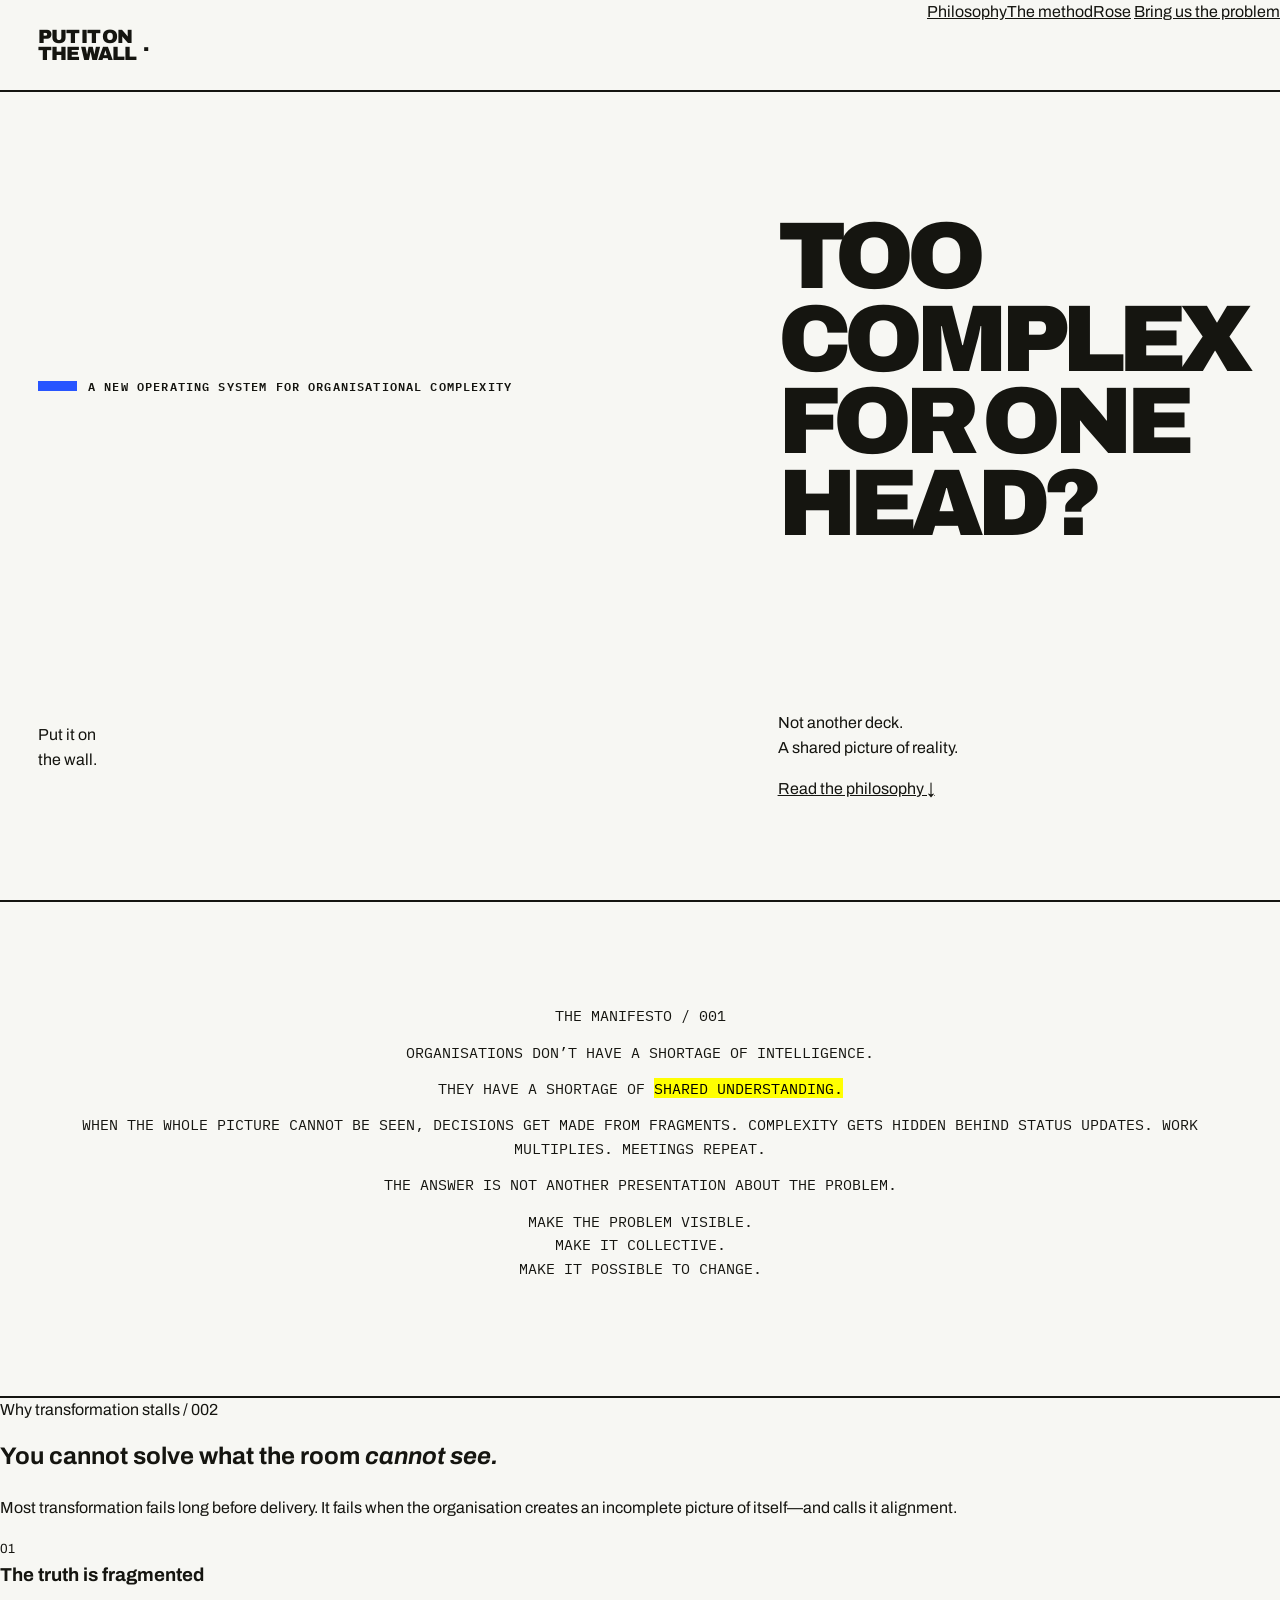
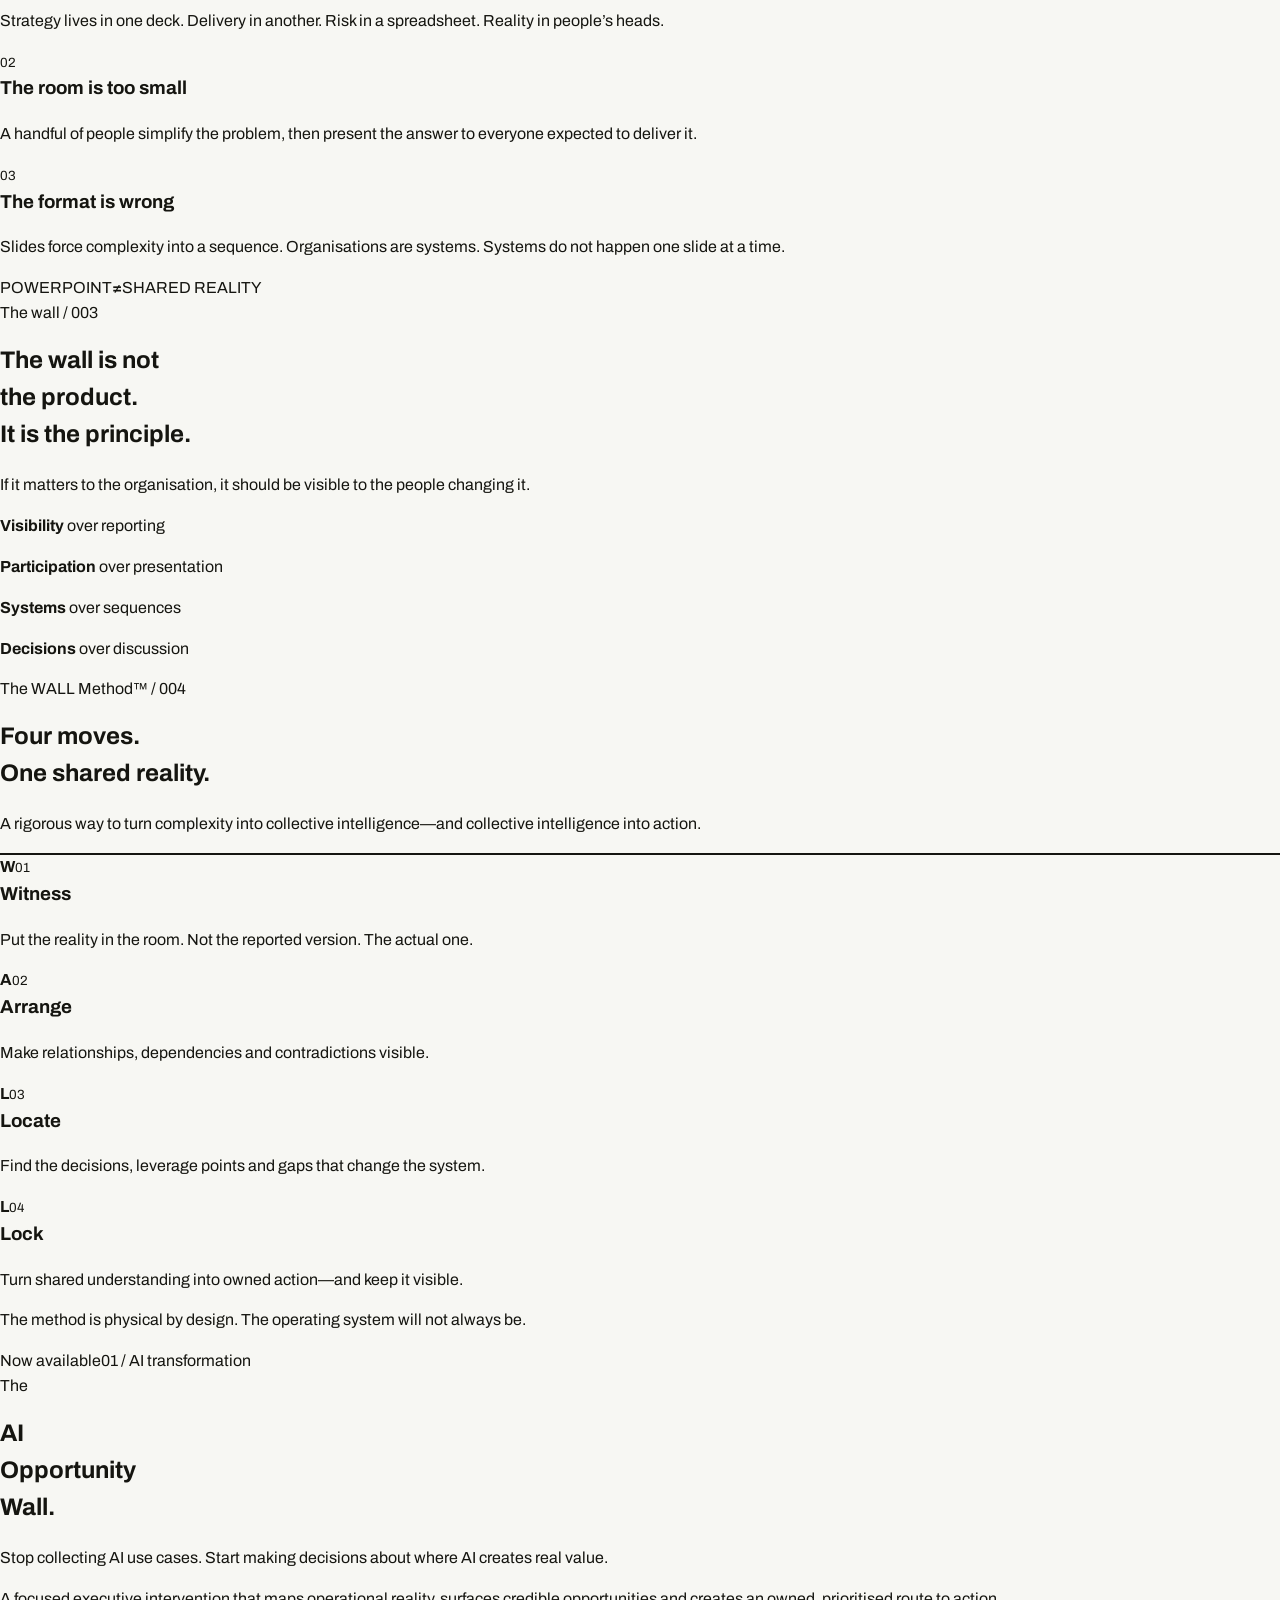
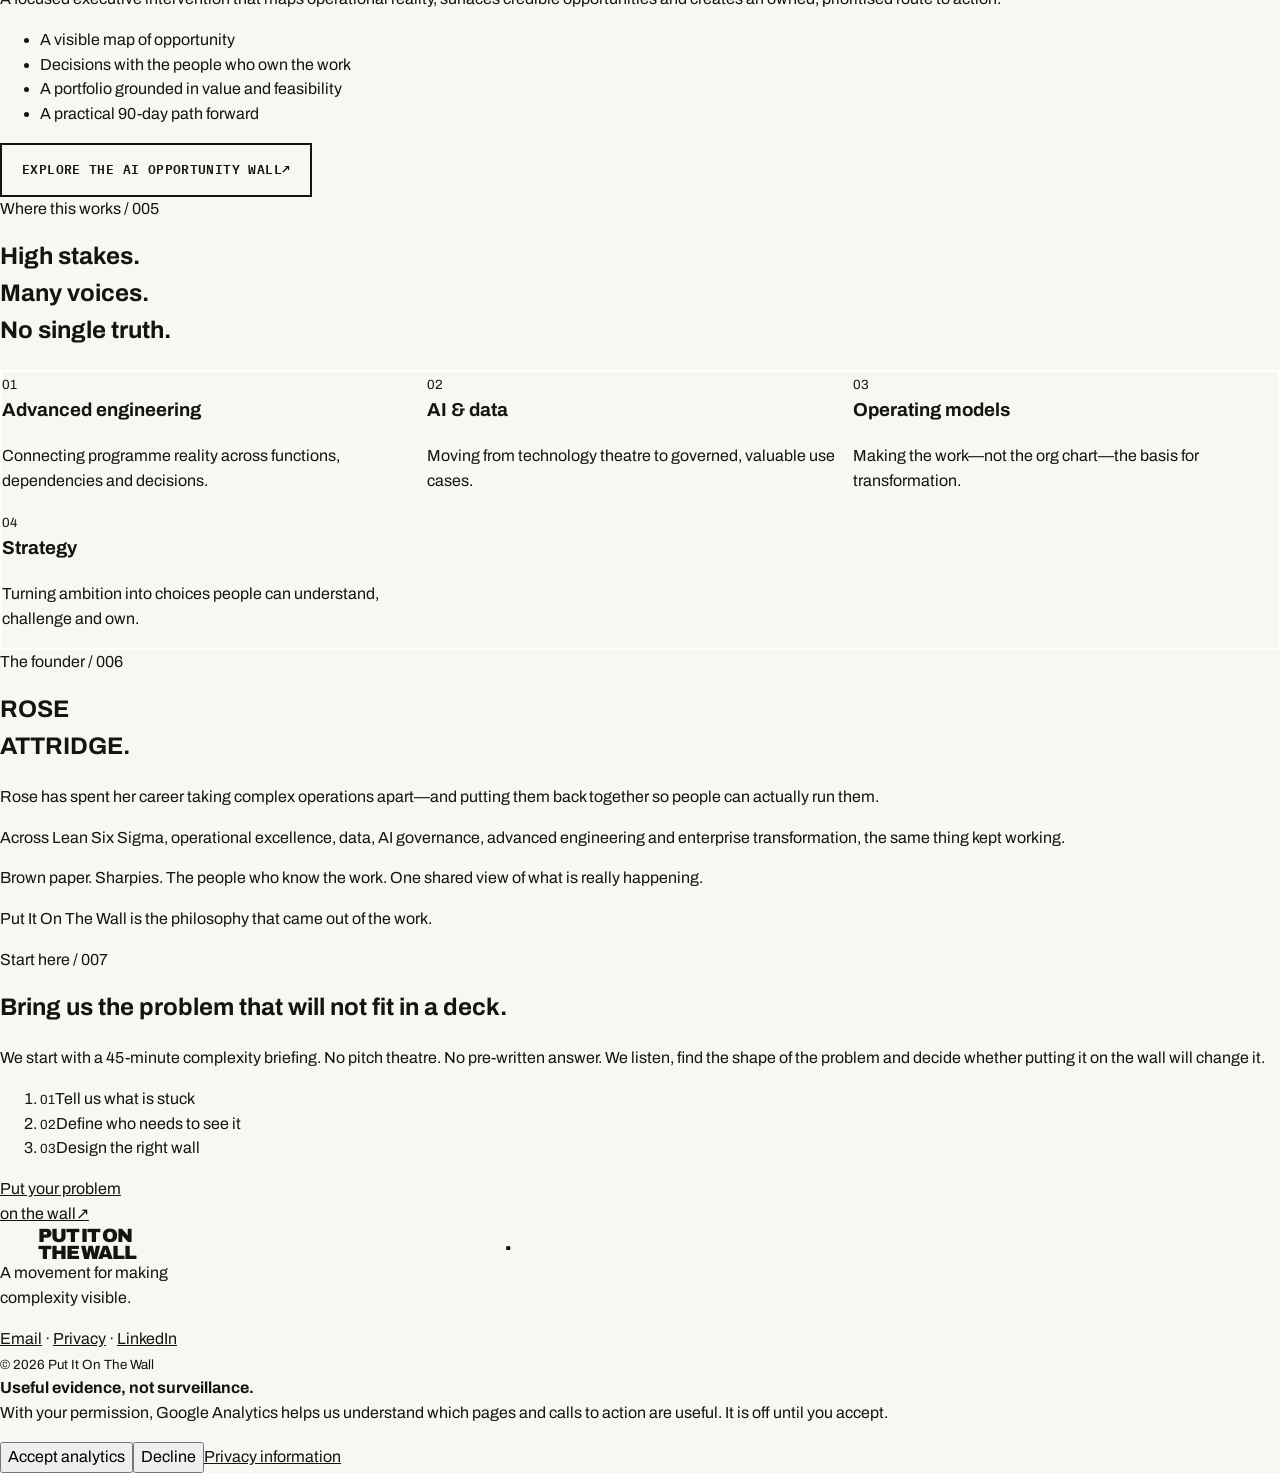
==== commit 94725aec: "Rebuild Put It On The Wall manifesto" ====
--- a/put-it-on-the-wall/index.html
+++ b/put-it-on-the-wall/index.html
@@ -1,192 +1,137 @@
 <!doctype html>
 <html lang="en-GB">
 <head>
-  <meta charset="utf-8" />
-  <meta name="viewport" content="width=device-width, initial-scale=1" />
-  <title>AI Opportunity Wall | Problem-first AI strategy for leadership teams</title>
-  <meta name="description" content="A six-week AI opportunity assessment that helps leadership teams validate the business problem, decide whether AI is the right intervention and commit the next move." />
-  <meta name="robots" content="index, follow, max-image-preview:large" />
-  <link rel="canonical" href="https://putitonthewall.co.uk/" />
-  <link rel="icon" href="favicon.svg" type="image/svg+xml" />
-  <link rel="manifest" href="site.webmanifest" />
-  <meta name="theme-color" content="#151510" />
-
-  <meta property="og:type" content="website" />
-  <meta property="og:site_name" content="Put It On The Wall" />
-  <meta property="og:title" content="Before you choose the AI, put the problem on the wall." />
-  <meta property="og:description" content="A six-week decision system that turns fragmented evidence and pressure to do AI into one defensible move." />
-  <meta property="og:url" content="https://putitonthewall.co.uk/" />
-  <meta property="og:image" content="https://putitonthewall.co.uk/social-card.png" />
-  <meta property="og:image:width" content="1200" />
-  <meta property="og:image:height" content="630" />
-  <meta property="og:image:alt" content="Put It On The Wall — problem-first strategy for the age of AI" />
-  <meta name="twitter:card" content="summary_large_image" />
-  <meta name="twitter:title" content="Before you choose the AI, put the problem on the wall." />
-  <meta name="twitter:description" content="See the problem. Make the decision. Move the business." />
-  <meta name="twitter:image" content="https://putitonthewall.co.uk/social-card.png" />
-
-  <link rel="preconnect" href="https://fonts.googleapis.com" />
-  <link rel="preconnect" href="https://fonts.gstatic.com" crossorigin />
-  <link href="https://fonts.googleapis.com/css2?family=Archivo:wdth,wght@75..125,400..900&family=IBM+Plex+Mono:wght@400;500;600&display=swap" rel="stylesheet" />
-  <link rel="stylesheet" href="styles.css" />
-
+  <meta charset="utf-8">
+  <meta name="viewport" content="width=device-width, initial-scale=1">
+  <title>Put It On The Wall | Make complexity visible</title>
+  <meta name="description" content="A new operating system for organisational complexity. Make the problem visible. Make it collective. Make it possible to change.">
+  <meta name="robots" content="index, follow, max-image-preview:large">
+  <link rel="canonical" href="https://putitonthewall.co.uk/">
+  <link rel="icon" href="favicon.svg" type="image/svg+xml">
+  <link rel="manifest" href="site.webmanifest">
+  <meta name="theme-color" content="#090909">
+  <meta property="og:type" content="website">
+  <meta property="og:site_name" content="Put It On The Wall">
+  <meta property="og:title" content="Too complex for one head? Put it on the wall.">
+  <meta property="og:description" content="A movement for making organisational complexity visible—and possible to change.">
+  <meta property="og:url" content="https://putitonthewall.co.uk/">
+  <meta property="og:image" content="https://putitonthewall.co.uk/social-card.svg">
+  <meta name="twitter:card" content="summary_large_image">
+  <link rel="preconnect" href="https://fonts.googleapis.com">
+  <link rel="preconnect" href="https://fonts.gstatic.com" crossorigin>
+  <link href="https://fonts.googleapis.com/css2?family=Archivo:wdth,wght@75..125,400..900&family=IBM+Plex+Mono:wght@400;500;600&display=swap" rel="stylesheet">
+  <link rel="stylesheet" href="styles.css">
   <script type="application/ld+json">
-  {
-    "@context": "https://schema.org",
-    "@graph": [
-      {
-        "@type": "Organization",
-        "@id": "https://putitonthewall.co.uk/#organisation",
-        "name": "Put It On The Wall",
-        "url": "https://putitonthewall.co.uk/",
-        "email": "rose@roseattridge.com",
-        "founder": { "@type": "Person", "name": "Rose Attridge", "url": "https://roseattridge.com/" },
-        "description": "A problem-first strategy company helping leadership teams make complex reality visible before choosing AI, technology or transformation interventions."
-      },
-      {
-        "@type": "WebSite",
-        "@id": "https://putitonthewall.co.uk/#website",
-        "url": "https://putitonthewall.co.uk/",
-        "name": "Put It On The Wall",
-        "alternateName": "WALL",
-        "publisher": { "@id": "https://putitonthewall.co.uk/#organisation" },
-        "inLanguage": "en-GB"
-      },
-      {
-        "@type": "Service",
-        "@id": "https://putitonthewall.co.uk/#ai-opportunity-wall",
-        "name": "AI Opportunity Wall",
-        "serviceType": "AI opportunity assessment and decision programme",
-        "description": "A guided six-week decision system that helps leadership teams validate a significant business problem, compare AI with non-AI interventions and commit one measurable next move.",
-        "url": "https://putitonthewall.co.uk/#programme",
-        "provider": { "@id": "https://putitonthewall.co.uk/#organisation" },
-        "areaServed": "GB",
-        "audience": { "@type": "BusinessAudience", "audienceType": "COOs, data leaders, transformation directors, strategy leaders and business-unit managing directors" },
-        "offers": { "@type": "Offer", "price": "15000", "priceCurrency": "GBP", "description": "Founding-team programme from £15,000 plus VAT, subject to fit and scope." }
-      },
-      {
-        "@type": "FAQPage",
-        "@id": "https://putitonthewall.co.uk/#faq",
-        "mainEntity": [
-          { "@type": "Question", "name": "Does every programme end with an AI recommendation?", "acceptedAnswer": { "@type": "Answer", "text": "No. A credible No-AI decision is a valuable outcome. The purpose is to choose the intervention that creates value, not to justify technology already selected." } },
-          { "@type": "Question", "name": "Is this an AI strategy workshop?", "acceptedAnswer": { "@type": "Answer", "text": "No. It is a six-week AI opportunity assessment and decision system. Live sessions are used only where people need to resolve different interpretations, make trade-offs or commit ownership." } },
-          { "@type": "Question", "name": "How is this different from AI use-case prioritisation?", "acceptedAnswer": { "@type": "Answer", "text": "Conventional prioritisation often starts with a list of ideas. AI Opportunity Wall starts with evidence, validates the underlying business problem and compares AI with credible non-AI alternatives before anything is prioritised." } },
-          { "@type": "Question", "name": "What does the programme cost?", "acceptedAnswer": { "@type": "Answer", "text": "Founding-team programmes start from £15,000 plus VAT. If the programme fits, Rose provides a fixed-fee scope covering the six-week journey, dates, internal roles, support boundaries and definition of done." } }
-        ]
-      }
-    ]
-  }
+  {"@context":"https://schema.org","@type":"Organization","name":"Put It On The Wall","url":"https://putitonthewall.co.uk/","founder":{"@type":"Person","name":"Rose Attridge","url":"https://roseattridge.com/"},"description":"A new operating system for organisational complexity.","email":"rose@roseattridge.com"}
   </script>
 </head>
 <body>
   <a class="skip-link" href="#main">Skip to content</a>
-  <header class="site-header" data-header>
-    <a class="wordmark" href="#top" aria-label="Put It On The Wall home"><span>PUT IT</span><span>ON THE</span><span class="wordmark-wall">WALL</span></a>
-    <button class="menu-button" type="button" aria-expanded="false" aria-controls="site-nav" data-menu><span>Menu</span><span class="menu-mark" aria-hidden="true"></span></button>
-    <nav id="site-nav" class="site-nav" aria-label="Primary navigation" data-nav>
-      <a href="#problem">The problem</a><a href="#origin">Why the wall</a><a href="#method">The method</a><a href="#programme">The programme</a><a href="#proof">Evidence</a><a class="nav-cta" href="#fit">Check fit</a>
+  <header class="site-header">
+    <a class="wordmark" href="#top" aria-label="Put It On The Wall home">PUT IT ON<br>THE WALL<span>.</span></a>
+    <button class="menu-button" type="button" aria-expanded="false" aria-controls="nav">Menu</button>
+    <nav id="nav" aria-label="Primary navigation">
+      <a href="#philosophy">Philosophy</a><a href="#method">The method</a><a href="#rose">Rose</a>
+      <a class="nav-cta" href="#start">Bring us the problem</a>
     </nav>
   </header>
 
   <main id="main">
     <section class="hero" id="top">
-      <div class="hero-copy reveal">
-        <p class="kicker">Problem-first strategy for the age of AI</p>
-        <h1>Before you choose the AI,<br><em>put the problem on the wall.</em></h1>
-        <p class="hero-lead">AI Opportunity Wall is a guided six-week decision system for leadership teams facing AI pressure, fragmented evidence and unclear value.</p>
-        <p class="hero-plain">Your team decides which business problem is worth solving, whether AI is the right intervention, and what to do next.</p>
-        <div class="hero-actions"><a class="button button-primary" href="#fit">See if your challenge fits</a><a class="button button-secondary" href="#method">Explore the WALL method</a></div>
-        <p class="hero-proof">One team. One significant problem. One decision worth defending.</p>
-      </div>
-      <div class="hero-wall reveal" aria-label="A wall of common AI programme pressures">
-        <div class="wall-grid" aria-hidden="true"></div>
-        <article class="note note-a"><span>01 / PRESSURE</span><strong>“We need an AI strategy.”</strong></article>
-        <article class="note note-b"><span>02 / ACTIVITY</span><strong>Thirty use cases. No value case.</strong></article>
-        <article class="note note-c"><span>03 / RISK</span><strong>The vendor is defining the problem.</strong></article>
-        <article class="note note-d"><span>04 / REALITY</span><strong>The data is not ready.</strong></article>
-        <div class="problem-tape"><span>START HERE</span><strong>WHAT IS ACTUALLY HAPPENING?</strong></div><div class="marker-line" aria-hidden="true"></div>
+      <p class="kicker">A new operating system for organisational complexity</p>
+      <h1>Too complex<br>for one head?</h1>
+      <p class="marker-circle">Put it on<br>the wall.</p>
+      <div class="hero-foot"><p>Not another deck.<br>A shared picture of reality.</p><a href="#philosophy">Read the philosophy ↓</a></div>
+    </section>
+
+    <section class="manifesto" id="philosophy">
+      <p class="label">The manifesto / 001</p>
+      <div class="manifesto-copy">
+        <p>Organisations don’t have a shortage of intelligence.</p>
+        <p>They have a shortage of <mark>shared understanding.</mark></p>
+        <p>When the whole picture cannot be seen, decisions get made from fragments. Complexity gets hidden behind status updates. Work multiplies. Meetings repeat.</p>
+        <p class="pink">The answer is not another presentation about the problem.</p>
+        <p>Make the problem visible.<br>Make it collective.<br>Make it possible to change.</p>
       </div>
     </section>
 
-    <section class="manifesto reveal" aria-label="The central belief"><p>Most organisations do not have an AI problem.</p><h2>They have a clarity problem — and technology is arriving before the truth.</h2></section>
+    <section class="dark failure">
+      <p class="label muted">Why transformation stalls / 002</p>
+      <div class="split intro"><h2>You cannot solve what the room <em>cannot see.</em></h2><p>Most transformation fails long before delivery. It fails when the organisation creates an incomplete picture of itself—and calls it alignment.</p></div>
+      <div class="rows">
+        <article><small>01</small><h3>The truth is fragmented</h3><p>Strategy lives in one deck. Delivery in another. Risk in a spreadsheet. Reality in people’s heads.</p></article>
+        <article><small>02</small><h3>The room is too small</h3><p>A handful of people simplify the problem, then present the answer to everyone expected to deliver it.</p></article>
+        <article><small>03</small><h3>The format is wrong</h3><p>Slides force complexity into a sequence. Organisations are systems. Systems do not happen one slide at a time.</p></article>
+      </div>
+      <div class="equation"><span>POWERPOINT</span><b>≠</b><span>SHARED REALITY</span></div>
+    </section>
 
-    <section class="section section-dark" id="problem">
-      <div class="section-intro reveal"><p class="kicker kicker-light">The expensive mistake</p><h2>Stop starting with the solution.</h2><p>Organisations are spending on AI, technology and transformation before they have created a shared, evidence-based view of the problem. That creates activity, not confidence.</p></div>
-      <div class="enemy-grid">
-        <article class="enemy-card reveal"><span>01</span><h3>AI theatre</h3><p>Visible activity designed to prove momentum, without a disciplined link to operational value.</p></article>
-        <article class="enemy-card reveal"><span>02</span><h3>Technology looking for a problem</h3><p>Use cases multiply because the tool is exciting, not because the business problem is understood.</p></article>
-        <article class="enemy-card reveal"><span>03</span><h3>Pilots without value</h3><p>Teams can demonstrate capability but cannot defend the investment, owner, measure or next move.</p></article>
-        <article class="enemy-card enemy-card-accent reveal"><span>The rule</span><h3>Not every problem needs AI.</h3><p>Sometimes the right move is better data, a simpler process, clear ownership — or stopping the work.</p></article>
+    <section class="principle">
+      <p class="label">The wall / 003</p>
+      <h2>The wall is not<br>the product.<br><span>It is the principle.</span></h2>
+      <div class="split principle-grid">
+        <p class="lead">If it matters to the organisation, it should be visible to the people changing it.</p>
+        <div class="rules"><p><b>Visibility</b> over reporting</p><p><b>Participation</b> over presentation</p><p><b>Systems</b> over sequences</p><p><b>Decisions</b> over discussion</p></div>
       </div>
     </section>
 
-    <section class="section origin-section" id="origin">
-      <div class="origin-layout">
-        <figure class="origin-image reveal"><img src="https://roseattridge.com/put-it-on-wall-2023.jpg" alt="Rose Attridge working in front of a large brown-paper process wall" loading="lazy" /><figcaption>Real diagnostic work. Detail obscured to protect the organisation involved.</figcaption></figure>
-        <div class="origin-copy reveal">
-          <p class="kicker">Why the wall</p><h2>The wall was never a metaphor.</h2>
-          <p class="origin-lead">Rose has spent most of her career as a Lean Six Sigma Black Belt, taking complex operations apart and helping organisations put them back together again.</p>
-          <p>Across operational improvement, the development of an AI governance and decision framework for a large FTSE 250 organisation, and more recent work in complex advanced engineering, the turning point has repeatedly been the same:</p>
-          <blockquote>Get the right people around a wall. Make the work visible. Build one shared picture.</blockquote>
-          <p>Brown paper and Post-it notes are not workshop theatre. They create a place where evidence, frontline experience, assumptions, contradictions and difficult questions can exist together.</p>
-          <p>The people doing the work can see where they fit. Their knowledge is counted. Different interpretations can be challenged openly. And the eventual decision belongs to the people who must make it work — not only to the person who produced the presentation.</p>
-          <p><strong>Put It On The Wall turns that repeatedly proven way of working into a structured decision system organisations can operate for themselves.</strong></p>
-          <div class="origin-proof-strip"><span>Lean Six Sigma</span><span>Operational transformation</span><span>FTSE 250 AI governance</span><span>Advanced engineering</span></div>
-        </div>
+    <section class="method" id="method">
+      <p class="label">The WALL Method™ / 004</p>
+      <div class="split intro"><h2>Four moves.<br>One shared reality.</h2><p>A rigorous way to turn complexity into collective intelligence—and collective intelligence into action.</p></div>
+      <div class="method-grid">
+        <article><strong>W</strong><small>01</small><h3>Witness</h3><p>Put the reality in the room. Not the reported version. The actual one.</p></article>
+        <article><strong>A</strong><small>02</small><h3>Arrange</h3><p>Make relationships, dependencies and contradictions visible.</p></article>
+        <article><strong>L</strong><small>03</small><h3>Locate</h3><p>Find the decisions, leverage points and gaps that change the system.</p></article>
+        <article><strong>L</strong><small>04</small><h3>Lock</h3><p>Turn shared understanding into owned action—and keep it visible.</p></article>
+      </div>
+      <p class="micro">The method is physical by design. The operating system will not always be.</p>
+    </section>
+
+    <section class="product" id="product">
+      <div class="product-meta"><span>Now available</span><span>01 / AI transformation</span></div>
+      <div><p>The</p><h2>AI<br>Opportunity<br>Wall<span>.</span></h2></div>
+      <div class="product-copy">
+        <p class="lead">Stop collecting AI use cases. Start making decisions about where AI creates real value.</p>
+        <p>A focused executive intervention that maps operational reality, surfaces credible opportunities and creates an owned, prioritised route to action.</p>
+        <ul><li>A visible map of opportunity</li><li>Decisions with the people who own the work</li><li>A portfolio grounded in value and feasibility</li><li>A practical 90-day path forward</li></ul>
+        <a class="button" href="mailto:rose@roseattridge.com?subject=AI%20Opportunity%20Wall">Explore the AI Opportunity Wall <span>↗</span></a>
       </div>
     </section>
 
-    <section class="section method-section" id="method">
-      <div class="section-intro reveal"><p class="kicker">The WALL method</p><h2>Evidence becomes visible.<br>A decision becomes possible.</h2><p>WALL is the repeatable problem-to-action method at the heart of every programme.</p></div>
-      <div class="method-grid">
-        <article class="method-card reveal"><div class="method-letter">W</div><div><p class="method-step">01 / Witness reality</p><h3>See what is actually happening.</h3><p>Bring evidence, experience, contradictions and unknowns into the same field of view.</p></div></article>
-        <article class="method-card reveal"><div class="method-letter">A</div><div><p class="method-step">02 / Articulate the problem</p><h3>Separate symptoms, causes and assumptions.</h3><p>Turn a crowded story into a clear, solution-neutral problem worth solving.</p></div></article>
-        <article class="method-card reveal"><div class="method-letter">L</div><div><p class="method-step">03 / Locate the leverage</p><h3>Compare AI with credible alternatives.</h3><p>Test where intervention can create value — and where technology would only add noise.</p></div></article>
-        <article class="method-card reveal"><div class="method-letter">L</div><div><p class="method-step">04 / Launch the move</p><h3>Commit an owner, measure and next action.</h3><p>Leave with a decision, a proof rule and a practical 30/60/90-day move.</p></div></article>
-      </div>
-      <div class="method-rule reveal"><span>THE STANDARD</span><strong>Evidence before intervention. A decision before a deck.</strong></div>
-    </section>
-
-    <section class="section outcome-section"><div class="outcome-heading reveal"><p class="kicker">What changes</p><h2>From “we should do AI”<br>to a move the business can defend.</h2></div><div class="outcome-grid">
-      <article class="outcome-card reveal"><span class="outcome-number">01</span><h3>A validated problem</h3><p>A shared, evidence-based definition clear enough to test and important enough to solve.</p></article>
-      <article class="outcome-card reveal"><span class="outcome-number">02</span><h3>A No-AI List</h3><p>Problems where process, data, ownership or stopping the work will create more value than AI.</p></article>
-      <article class="outcome-card reveal"><span class="outcome-number">03</span><h3>One defensible decision</h3><p>Pursue, fix, defer or stop — with the reasoning visible to the people carrying the risk.</p></article>
-      <article class="outcome-card reveal"><span class="outcome-number">04</span><h3>A measurable move</h3><p>An owner, proof-of-value rule, review date and 30/60/90-day route into action.</p></article>
-    </div></section>
-
-    <section class="section deliverables-section" id="deliverables">
-      <div class="section-intro reveal"><p class="kicker">What your team actually receives</p><h2>Visible assets at every decision gate.</h2><p>This is not a workshop followed by an attractive deck. Each stage produces a usable organisational asset.</p></div>
-      <div class="deliverable-grid">
-        <article class="deliverable-card reveal"><span>01</span><div class="asset-preview asset-brief">DECISION<br>BRIEF</div><h3>Sponsor decision brief</h3><p>The decision, value at stake, boundaries, sponsor and definition of done.</p></article>
-        <article class="deliverable-card reveal"><span>02</span><div class="asset-preview asset-evidence">EVIDENCE<br>JOURNEY</div><h3>Stakeholder evidence journey</h3><p>Participant briefs, surveys, evidence requests and ready-written communications.</p></article>
-        <article class="deliverable-card reveal"><span>03</span><div class="asset-preview asset-reality">REALITY<br>WALL</div><h3>Reality Wall</h3><p>Evidence, frontline experience, assumptions, contradictions and unknowns.</p></article>
-        <article class="deliverable-card reveal"><span>04</span><div class="asset-preview asset-opportunity">OPPORTUNITY<br>WALL</div><h3>Opportunity Wall</h3><p>A validated problem, leverage options and AI versus non-AI comparison.</p></article>
-        <article class="deliverable-card reveal"><span>05</span><div class="asset-preview asset-decision">DECISION<br>WALL</div><h3>Decision Wall</h3><p>Pursue, fix, defer or stop — with the rationale and quality gate visible.</p></article>
-        <article class="deliverable-card reveal"><span>06</span><div class="asset-preview asset-move">30 / 60 / 90<br>MOVE</div><h3>Executive move plan</h3><p>Owner, measure, proof rule, review date and the first practical actions.</p></article>
+    <section class="proof">
+      <p class="label">Where this works / 005</p>
+      <h2>High stakes.<br>Many voices.<br>No single truth.</h2>
+      <div class="proof-grid">
+        <article><small>01</small><h3>Advanced engineering</h3><p>Connecting programme reality across functions, dependencies and decisions.</p></article>
+        <article><small>02</small><h3>AI &amp; data</h3><p>Moving from technology theatre to governed, valuable use cases.</p></article>
+        <article><small>03</small><h3>Operating models</h3><p>Making the work—not the org chart—the basis for transformation.</p></article>
+        <article><small>04</small><h3>Strategy</h3><p>Turning ambition into choices people can understand, challenge and own.</p></article>
       </div>
     </section>
 
-    <section class="section section-yellow" id="programme"><div class="programme-layout">
-      <div class="programme-copy reveal"><p class="kicker">The first product</p><h2>AI Opportunity Wall</h2><p class="programme-lead">A guided six-week organisational decision system for one team tackling one significant problem.</p><ul class="programme-list"><li>Rose-led interventions that frame the moments requiring expert judgement</li><li>A complete internal facilitator runbook, not a loose toolkit</li><li>Stakeholder briefs, surveys, evidence forms and communications</li><li>Reality, opportunity and decision walls built through quality gates</li><li>An executive decision output and measurable proof-of-value plan</li></ul><div class="programme-price"><span>FOUNDING-TEAM PROGRAMME</span><strong>From £15,000 + VAT</strong><small>Fixed fee. Final scope follows the fit conversation.</small></div><a class="button button-black" href="#buying">See how buying works</a></div>
-      <div class="journey reveal" aria-label="Six stages of the AI Opportunity Wall journey"><article><span>01</span><div><strong>Frame</strong><p>Choose the problem and define the value at stake.</p></div></article><article><span>02</span><div><strong>Witness</strong><p>Collect evidence and perspectives that normally stay apart.</p></div></article><article><span>03</span><div><strong>Articulate</strong><p>Build the Reality Wall and validate the problem.</p></div></article><article><span>04</span><div><strong>Locate</strong><p>Compare AI and non-AI interventions against the evidence.</p></div></article><article><span>05</span><div><strong>Decide</strong><p>Pass the gate: pursue, fix, defer or stop.</p></div></article><article><span>06</span><div><strong>Move</strong><p>Commit the owner, measure, review date and first action.</p></div></article></div>
-    </div></section>
+    <section class="dark founder" id="rose">
+      <p class="label muted">The founder / 006</p>
+      <h2>ROSE<br>ATTRIDGE<span>.</span></h2>
+      <div class="story">
+        <p class="lead">Rose has spent her career taking complex operations apart—and putting them back together so people can actually run them.</p>
+        <p>Across Lean Six Sigma, operational excellence, data, AI governance, advanced engineering and enterprise transformation, the same thing kept working.</p>
+        <p>Brown paper. Sharpies. The people who know the work. One shared view of what is really happening.</p>
+        <p class="pink lead">Put It On The Wall is the philosophy that came out of the work.</p>
+      </div>
+    </section>
 
-    <section class="section proof-section" id="proof"><div class="section-intro reveal"><p class="kicker kicker-light">Evidence beneath the method</p><h2>Field-tested judgement.<br>Now being turned into a system.</h2><p>The examples below are prior experience underpinning the method, not claimed AI Opportunity Wall customer case studies.</p></div><div class="proof-grid"><article class="proof-card reveal"><span>Operational improvement</span><h3>Lean Six Sigma as a career-long operating discipline.</h3><p>Complex work made visible, challenged with the people performing it, and redesigned around evidence rather than assumptions.</p></article><article class="proof-card reveal"><span>FTSE 250 · AI governance</span><h3>A shared framework for governing AI decisions.</h3><p>The same visibility principle applied while developing AI governance and decision architecture for a large FTSE 250 organisation.</p></article><article class="proof-card reveal"><span>Advanced engineering</span><h3>Complex programme understanding and prioritisation.</h3><p>Evidence, ownership and competing realities brought together to make serious programme decisions easier to understand and act on.</p></article></div><div class="proof-principle reveal"><strong>The consistent result:</strong><span>people feel seen, the work becomes discussable, and the decision becomes collectively owned.</span></div></section>
-
-    <section class="section fit-section" id="fit"><div class="fit-grid"><article class="fit-card fit-yes reveal"><p class="kicker">This is for you when</p><h2>The decision risk is yours.</h2><ul><li>You are under pressure to produce an AI strategy or pipeline</li><li>Too many use cases are competing for attention</li><li>Pilots exist, but value and ownership remain unclear</li><li>A vendor-led agenda is outrunning business understanding</li><li>The problem crosses functions, evidence and operating realities</li></ul><p class="fit-roles">Built for COOs, data and analytics leaders, transformation directors, strategy leaders and business-unit MDs.</p></article><article class="fit-card fit-no reveal"><p class="kicker">This is not for you when</p><h2>The answer has already been decided.</h2><ul><li>You only want an impressive list of AI ideas</li><li>The technology must be recommended regardless of evidence</li><li>No sponsor is prepared to own the eventual decision</li><li>The organisation wants a workshop, but not the difficult truth</li></ul></article></div></section>
-
-    <section class="section glance-section"><div class="section-intro reveal"><p class="kicker">At a glance</p><h2>A bounded enterprise programme.</h2></div><dl class="glance-grid reveal"><div><dt>Duration</dt><dd>Six weeks</dd></div><div><dt>Scope</dt><dd>One team. One significant problem.</dd></div><div><dt>Sponsor</dt><dd>One accountable decision owner</dd></div><div><dt>Operator</dt><dd>One capable internal facilitator</dd></div><div><dt>Participants</dt><dd>A small cross-functional evidence group</dd></div><div><dt>Rose's role</dt><dd>Framing, expert judgement and quality assurance</dd></div><div><dt>Output</dt><dd>One defensible decision and measurable move</dd></div><div><dt>Commercial model</dt><dd>Fixed fee from £15,000 + VAT</dd></div></dl></section>
-
-    <section class="section buying-section" id="buying"><div class="buying-intro reveal"><p class="kicker">A clear route to yes — or no</p><h2>Know exactly what happens next.</h2><p>The buying journey is deliberately light. First we test fit. Only then do you receive a clear fixed-fee scope, dates and participant requirements. No open-ended discovery phase and no pressure to proceed.</p></div><div class="buying-grid"><article class="buying-step reveal"><span>01</span><h3>Check the fit</h3><p>Use the criteria above to decide whether the challenge is significant, cross-functional and genuinely undecided.</p></article><article class="buying-step reveal"><span>02</span><h3>Talk for 30 minutes</h3><p>Rose tests the decision, sponsor, evidence and urgency. You leave knowing whether this is the right next move.</p></article><article class="buying-step reveal"><span>03</span><h3>Receive a fixed scope</h3><p>A concise proposal sets out the outcome, fee, six-week dates, internal roles, boundaries and definition of done.</p></article><article class="buying-step reveal"><span>04</span><h3>Launch the team</h3><p>Once agreed, the sponsor and facilitator receive the launch pack, participant brief and first evidence request.</p></article></div><div class="buying-assurance reveal"><div><strong>The first conversation is a fit test, not a sales performance.</strong><p>Bring the decision you are carrying. Rose will tell you candidly whether AI Opportunity Wall fits, needs reframing or is unnecessary.</p><span class="decision-microcopy">No commitment · No speculative workshop · No technology recommendation in advance</span></div><a class="button button-primary" href="fit.html">Request a 30-minute fit conversation</a></div></section>
-
-    <section class="section founder-section" id="founder"><div class="founder-mark reveal" aria-hidden="true"><span>RA</span><div class="founder-line"></div></div><div class="founder-copy reveal"><p class="kicker">Created by Rose Attridge</p><h2>Rose in the room — without Rose in the diary.</h2><p>Put It On The Wall codifies the judgement Rose has built across operational improvement, data, governance and complex transformation. Rose frames the moments that need expert judgement; the internal team operates the journey inside the organisation.</p><p>The aim is a stronger decision and an organisation that can act on it — not dependence on a consultant.</p><div class="founder-links"><a href="https://roseattridge.com/">About Rose</a><a href="https://thedatanarrator.com/">The Data Narrator</a><a href="https://www.linkedin.com/in/roseattridge">LinkedIn</a></div></div></section>
-
-    <section class="section faq-section" id="faq"><div class="section-intro reveal"><p class="kicker">Questions worth asking</p><h2>No theatre. No mystery.</h2></div><div class="faq-list"><details class="reveal"><summary>Does every programme end with an AI recommendation?</summary><p>No. A credible No-AI decision is a valuable outcome. The purpose is to choose the intervention that creates value, not to justify technology already selected.</p></details><details class="reveal"><summary>Is this an AI strategy workshop?</summary><p>No. It is a six-week AI opportunity assessment and decision system. Live sessions are used only where people need to resolve different interpretations, make trade-offs or commit ownership.</p></details><details class="reveal"><summary>How is this different from AI use-case prioritisation?</summary><p>Conventional use-case prioritisation often starts with a list of ideas. AI Opportunity Wall starts with evidence, validates the underlying business problem and compares AI with credible non-AI alternatives before anything is prioritised.</p></details><details class="reveal"><summary>Is this consultancy or a toolkit?</summary><p>Neither in the usual sense. It is a fully designed team journey: Rose frames the moments that require expert judgement, while an internal facilitator operates the runbook inside the organisation.</p></details><details class="reveal"><summary>What does the programme cost?</summary><p>Founding-team programmes start from £15,000 + VAT. If the programme is appropriate, Rose sends a fixed-fee scope covering the six-week journey, dates, internal roles, support boundaries and definition of done.</p></details><details class="reveal"><summary>Who needs to be involved?</summary><p>You need an accountable sponsor carrying the decision risk, one capable internal facilitator and a small cross-functional group with access to the relevant evidence and operating reality.</p></details><details class="reveal"><summary>What happens in the first conversation?</summary><p>We test whether the problem is significant, cross-functional and genuinely undecided; whether there is a sponsor carrying the risk; and whether AI Opportunity Wall is the right next move. You will get a candid answer.</p></details></div></section>
-
-    <section class="final-cta"><div class="final-cta-wall" aria-hidden="true"></div><div class="final-cta-copy reveal"><p class="kicker kicker-light">Founding-team conversations are open</p><h2>Bring the problem.<br>Not the predetermined answer.</h2><p>Share what the organisation is trying to decide, why it matters now and who carries the risk. Rose will reply personally.</p><div class="final-actions"><a class="button button-yellow" href="fit.html">Request a 30-minute fit conversation</a><a class="text-cta" href="mailto:rose@roseattridge.com?subject=AI%20Opportunity%20Wall%20enquiry">Or email Rose directly →</a></div></div></section>
+    <section class="engage" id="start">
+      <p class="label">Start here / 007</p>
+      <h2>Bring us the problem that will not fit in a deck.</h2>
+      <div class="split engage-grid">
+        <p>We start with a 45-minute complexity briefing. No pitch theatre. No pre-written answer. We listen, find the shape of the problem and decide whether putting it on the wall will change it.</p>
+        <ol><li><small>01</small>Tell us what is stuck</li><li><small>02</small>Define who needs to see it</li><li><small>03</small>Design the right wall</li></ol>
+      </div>
+      <a class="big-cta" href="mailto:rose@roseattridge.com?subject=Put%20our%20problem%20on%20the%20wall"><span>Put your problem<br>on the wall</span><span>↗</span></a>
+    </section>
   </main>
 
-  <footer class="site-footer"><a class="footer-wordmark" href="#top">PUT IT ON THE WALL™</a><p>See the problem. Make the decision. Move the business.</p><div class="footer-links"><a href="mailto:rose@roseattridge.com">rose@roseattridge.com</a><a href="privacy.html">Privacy</a><a href="https://roseattridge.com/">A Rose Attridge company</a></div><small>© <span data-year></span> Put It On The Wall.</small></footer>
+  <footer><a class="wordmark" href="#top">PUT IT ON<br>THE WALL<span>.</span></a><p>A movement for making<br>complexity visible.</p><div><a href="mailto:rose@roseattridge.com">Email</a> · <a href="privacy.html">Privacy</a> · <a href="https://www.linkedin.com/in/roseattridge">LinkedIn</a></div><small>© <span data-year></span> Put It On The Wall</small></footer>
   <script src="script.js" defer></script>
 </body>
 </html>
--- a/put-it-on-the-wall/styles.css
+++ b/put-it-on-the-wall/styles.css
@@ -1,694 +1 @@
-:root {
-  --ink: #151510;
-  --paper: #f3efe4;
-  --paper-deep: #e4ddce;
-  --signal: #e8ff3f;
-  --red: #ef3b2d;
-  --white: #fffdf7;
-  --line: rgba(21, 21, 16, 0.22);
-  --muted: #625f57;
-  --max: 1480px;
-  --pad: clamp(1.2rem, 3vw, 3.5rem);
-  --display: "Archivo", Arial Black, sans-serif;
-  --mono: "IBM Plex Mono", ui-monospace, SFMono-Regular, Menlo, monospace;
-}
-
-* { box-sizing: border-box; }
-html { scroll-behavior: smooth; }
-body {
-  margin: 0;
-  background: var(--paper);
-  color: var(--ink);
-  font-family: var(--display);
-  font-size: 16px;
-  line-height: 1.55;
-  -webkit-font-smoothing: antialiased;
-}
-
-body.menu-open { overflow: hidden; }
-a { color: inherit; }
-img, svg { display: block; max-width: 100%; }
-button, input, textarea { font: inherit; }
-::selection { background: var(--red); color: var(--white); }
-
-.skip-link {
-  position: fixed;
-  left: 1rem;
-  top: 1rem;
-  z-index: 999;
-  padding: 0.75rem 1rem;
-  background: var(--signal);
-  color: var(--ink);
-  transform: translateY(-200%);
-}
-.skip-link:focus { transform: translateY(0); }
-
-.site-header {
-  position: sticky;
-  top: 0;
-  z-index: 100;
-  display: flex;
-  align-items: stretch;
-  justify-content: space-between;
-  min-height: 92px;
-  border-bottom: 2px solid var(--ink);
-  background: color-mix(in srgb, var(--paper) 94%, transparent);
-  backdrop-filter: blur(14px);
-}
-
-.wordmark {
-  display: grid;
-  grid-template-columns: repeat(3, auto);
-  align-items: center;
-  gap: 0.42rem;
-  padding: 0 var(--pad);
-  text-decoration: none;
-  font-family: var(--display);
-  font-size: clamp(0.92rem, 1.5vw, 1.25rem);
-  font-weight: 900;
-  letter-spacing: -0.055em;
-  line-height: 0.9;
-}
-.wordmark span { white-space: nowrap; }
-.wordmark-wall {
-  padding: 0.4rem 0.48rem;
-  background: var(--ink);
-  color: var(--signal);
-}
-
-.site-nav {
-  display: flex;
-  align-items: stretch;
-  border-left: 2px solid var(--ink);
-}
-.site-nav a {
-  display: flex;
-  align-items: center;
-  padding: 0 1.2rem;
-  border-right: 1px solid var(--line);
-  text-decoration: none;
-  font-family: var(--mono);
-  font-size: 0.76rem;
-  font-weight: 500;
-  text-transform: uppercase;
-  letter-spacing: 0.04em;
-}
-.site-nav a:hover,
-.site-nav a:focus-visible { background: var(--paper-deep); }
-.site-nav .nav-cta {
-  border-right: 0;
-  background: var(--signal);
-  font-weight: 600;
-}
-.site-nav .nav-cta:hover,
-.site-nav .nav-cta:focus-visible { background: var(--red); color: var(--white); }
-
-.menu-button {
-  display: none;
-  border: 0;
-  border-left: 2px solid var(--ink);
-  background: var(--signal);
-  padding: 0 1.2rem;
-  cursor: pointer;
-  font-family: var(--mono);
-  text-transform: uppercase;
-}
-.menu-mark {
-  display: inline-block;
-  width: 16px;
-  height: 16px;
-  margin-left: 0.6rem;
-  background: linear-gradient(90deg, transparent 43%, var(--ink) 43%, var(--ink) 57%, transparent 57%),
-              linear-gradient(transparent 43%, var(--ink) 43%, var(--ink) 57%, transparent 57%);
-}
-
-.hero {
-  max-width: var(--max);
-  min-height: calc(100vh - 92px);
-  margin: 0 auto;
-  padding: clamp(4rem, 8vw, 8rem) var(--pad) clamp(3rem, 6vw, 6rem);
-  display: grid;
-  grid-template-columns: minmax(0, 1.05fr) minmax(420px, 0.75fr);
-  gap: clamp(3rem, 7vw, 8rem);
-  align-items: center;
-}
-
-.kicker {
-  margin: 0 0 1.35rem;
-  font-family: var(--mono);
-  font-size: 0.76rem;
-  font-weight: 600;
-  letter-spacing: 0.095em;
-  text-transform: uppercase;
-}
-.kicker::before {
-  content: "";
-  display: inline-block;
-  width: 2.4rem;
-  height: 0.62rem;
-  margin-right: 0.7rem;
-  background: var(--red);
-  vertical-align: -0.04rem;
-}
-.kicker-light { color: var(--white); }
-.kicker-light::before { background: var(--signal); }
-
-h1, h2, h3, p { margin-top: 0; }
-h1, h2, h3 { text-wrap: balance; }
-
-.hero h1 {
-  max-width: 900px;
-  margin-bottom: 2rem;
-  font-size: clamp(3.6rem, 7.4vw, 7.9rem);
-  font-weight: 900;
-  letter-spacing: -0.075em;
-  line-height: 0.87;
-  text-transform: uppercase;
-}
-.hero h1 em {
-  position: relative;
-  color: var(--red);
-  font-style: normal;
-}
-.hero h1 em::after {
-  content: "";
-  position: absolute;
-  left: 0;
-  right: 1%;
-  bottom: -0.045em;
-  height: 0.07em;
-  background: var(--red);
-  transform: rotate(-0.9deg);
-}
-.hero-lead {
-  max-width: 760px;
-  margin-bottom: 2rem;
-  font-size: clamp(1.1rem, 1.6vw, 1.45rem);
-  font-weight: 450;
-  line-height: 1.45;
-}
-.hero-actions { display: flex; flex-wrap: wrap; gap: 0.8rem; }
-.button {
-  display: inline-flex;
-  align-items: center;
-  justify-content: center;
-  min-height: 54px;
-  padding: 0.95rem 1.25rem;
-  border: 2px solid var(--ink);
-  text-decoration: none;
-  font-family: var(--mono);
-  font-size: 0.8rem;
-  font-weight: 600;
-  letter-spacing: 0.03em;
-  text-transform: uppercase;
-  transition: transform 160ms ease, box-shadow 160ms ease, background 160ms ease, color 160ms ease;
-}
-.button:hover,
-.button:focus-visible { transform: translate(-4px, -4px); box-shadow: 6px 6px 0 var(--ink); }
-.button-primary { background: var(--signal); }
-.button-secondary { background: transparent; }
-.button-black { background: var(--ink); color: var(--white); }
-.button-black:hover,
-.button-black:focus-visible { box-shadow: 6px 6px 0 var(--red); }
-.button-yellow { background: var(--signal); color: var(--ink); }
-.button-yellow:hover,
-.button-yellow:focus-visible { box-shadow: 6px 6px 0 var(--red); }
-.hero-proof {
-  margin-top: 1.2rem;
-  font-family: var(--mono);
-  font-size: 0.76rem;
-  text-transform: uppercase;
-}
-
-.hero-wall {
-  position: relative;
-  min-height: 620px;
-  border: 2px solid var(--ink);
-  overflow: hidden;
-  background: #ded7c9;
-  box-shadow: 18px 18px 0 var(--ink);
-}
-.wall-grid,
-.final-cta-wall {
-  position: absolute;
-  inset: 0;
-  background-image:
-    linear-gradient(rgba(21, 21, 16, 0.13) 1px, transparent 1px),
-    linear-gradient(90deg, rgba(21, 21, 16, 0.13) 1px, transparent 1px);
-  background-size: 32px 32px;
-}
-.note {
-  position: absolute;
-  width: 42%;
-  min-height: 126px;
-  padding: 1rem;
-  border: 1px solid rgba(21, 21, 16, 0.25);
-  background: #fff7a8;
-  box-shadow: 8px 10px 0 rgba(21, 21, 16, 0.15);
-}
-.note span {
-  display: block;
-  margin-bottom: 1rem;
-  font-family: var(--mono);
-  font-size: 0.65rem;
-}
-.note strong {
-  display: block;
-  font-size: clamp(1rem, 1.7vw, 1.4rem);
-  line-height: 1.05;
-  text-transform: uppercase;
-}
-.note-a { left: 8%; top: 9%; transform: rotate(-2deg); }
-.note-b { right: 7%; top: 18%; background: #ffb7aa; transform: rotate(2.5deg); }
-.note-c { left: 12%; bottom: 26%; background: #c6e8ff; transform: rotate(1.5deg); }
-.note-d { right: 8%; bottom: 12%; background: #d9f7c7; transform: rotate(-2.5deg); }
-.problem-tape {
-  position: absolute;
-  left: -4%;
-  right: -4%;
-  top: 47%;
-  z-index: 2;
-  padding: 1rem 3rem;
-  background: var(--signal);
-  border-top: 3px solid var(--ink);
-  border-bottom: 3px solid var(--ink);
-  transform: rotate(-4deg);
-}
-.problem-tape span {
-  display: block;
-  font-family: var(--mono);
-  font-size: 0.68rem;
-}
-.problem-tape strong {
-  display: block;
-  font-size: clamp(1.25rem, 2vw, 2rem);
-  line-height: 1;
-}
-.marker-line {
-  position: absolute;
-  left: 22%;
-  top: 41%;
-  width: 48%;
-  height: 4px;
-  background: var(--red);
-  transform: rotate(9deg);
-}
-.marker-line::after {
-  content: "";
-  position: absolute;
-  right: -3px;
-  top: -7px;
-  width: 16px;
-  height: 16px;
-  border-top: 4px solid var(--red);
-  border-right: 4px solid var(--red);
-  transform: rotate(45deg);
-}
-
-.manifesto {
-  padding: clamp(4.5rem, 8vw, 8rem) var(--pad);
-  border-top: 2px solid var(--ink);
-  border-bottom: 2px solid var(--ink);
-  text-align: center;
-}
-.manifesto p {
-  margin-bottom: 0.8rem;
-  font-family: var(--mono);
-  font-size: clamp(0.75rem, 1.3vw, 0.95rem);
-  text-transform: uppercase;
-}
-.manifesto h2 {
-  max-width: 1200px;
-  margin: 0 auto;
-  font-size: clamp(2.4rem, 5.2vw, 5.8rem);
-  font-weight: 850;
-  letter-spacing: -0.06em;
-  line-height: 0.98;
-}
-
-.section {
-  padding: clamp(5rem, 9vw, 9rem) var(--pad);
-  border-bottom: 2px solid var(--ink);
-}
-.section > * { max-width: var(--max); margin-left: auto; margin-right: auto; }
-.section-dark { background: var(--ink); color: var(--white); }
-.section-yellow { background: var(--signal); }
-.section-intro { max-width: 980px; margin: 0 0 clamp(3rem, 6vw, 6rem); }
-.section-intro h2,
-.outcome-heading h2,
-.programme-copy h2,
-.fit-card h2,
-.founder-copy h2,
-.final-cta h2 {
-  margin-bottom: 1.4rem;
-  font-size: clamp(2.7rem, 5.3vw, 6.1rem);
-  font-weight: 850;
-  letter-spacing: -0.065em;
-  line-height: 0.92;
-  text-transform: uppercase;
-}
-.section-intro > p:last-child {
-  max-width: 790px;
-  font-size: clamp(1.08rem, 1.6vw, 1.35rem);
-}
-
-.enemy-grid {
-  display: grid;
-  grid-template-columns: repeat(4, 1fr);
-  border: 2px solid var(--white);
-}
-.enemy-card {
-  min-height: 350px;
-  padding: clamp(1.4rem, 2.5vw, 2.3rem);
-  border-right: 1px solid rgba(255,255,255,0.38);
-}
-.enemy-card:last-child { border-right: 0; }
-.enemy-card span {
-  display: block;
-  margin-bottom: 5rem;
-  font-family: var(--mono);
-  font-size: 0.72rem;
-  color: var(--signal);
-  text-transform: uppercase;
-}
-.enemy-card h3 {
-  margin-bottom: 1rem;
-  font-size: clamp(1.55rem, 2.1vw, 2.45rem);
-  line-height: 0.98;
-  text-transform: uppercase;
-}
-.enemy-card p { color: rgba(255,255,255,0.78); }
-.enemy-card-accent { background: var(--red); }
-.enemy-card-accent span,
-.enemy-card-accent p { color: var(--white); }
-
-.method-section { background: var(--white); }
-.method-grid { border-top: 2px solid var(--ink); }
-.method-card {
-  display: grid;
-  grid-template-columns: 160px minmax(0, 1fr);
-  gap: clamp(1.5rem, 4vw, 5rem);
-  padding: clamp(2rem, 4vw, 4rem) 0;
-  border-bottom: 1px solid var(--line);
-}
-.method-letter {
-  align-self: start;
-  font-size: clamp(5rem, 9vw, 10rem);
-  font-weight: 900;
-  line-height: 0.78;
-  color: var(--red);
-}
-.method-step {
-  margin-bottom: 1rem;
-  font-family: var(--mono);
-  font-size: 0.75rem;
-  text-transform: uppercase;
-}
-.method-card h3 {
-  margin-bottom: 0.8rem;
-  font-size: clamp(1.8rem, 3vw, 3.6rem);
-  line-height: 1;
-  text-transform: uppercase;
-}
-.method-card p:last-child { max-width: 760px; font-size: 1.05rem; }
-.method-rule {
-  display: grid;
-  grid-template-columns: 160px 1fr;
-  gap: clamp(1.5rem, 4vw, 5rem);
-  margin-top: 3rem;
-  padding: 1.4rem;
-  background: var(--ink);
-  color: var(--signal);
-}
-.method-rule span { font-family: var(--mono); font-size: 0.7rem; }
-.method-rule strong { font-size: clamp(1.4rem, 2.4vw, 2.6rem); line-height: 1; text-transform: uppercase; }
-
-.outcome-section { background: var(--paper); }
-.outcome-heading { margin-bottom: clamp(3rem, 6vw, 6rem); }
-.outcome-grid {
-  display: grid;
-  grid-template-columns: repeat(2, 1fr);
-  border: 2px solid var(--ink);
-}
-.outcome-card {
-  min-height: 320px;
-  padding: clamp(1.6rem, 3vw, 3rem);
-  border-right: 1px solid var(--ink);
-  border-bottom: 1px solid var(--ink);
-}
-.outcome-card:nth-child(2n) { border-right: 0; }
-.outcome-card:nth-last-child(-n+2) { border-bottom: 0; }
-.outcome-number {
-  display: inline-flex;
-  margin-bottom: 4rem;
-  padding: 0.3rem 0.45rem;
-  background: var(--red);
-  color: var(--white);
-  font-family: var(--mono);
-  font-size: 0.72rem;
-}
-.outcome-card h3 { font-size: clamp(1.8rem, 3vw, 3.2rem); line-height: 1; text-transform: uppercase; }
-.outcome-card p { max-width: 570px; font-size: 1.05rem; }
-
-.programme-layout {
-  display: grid;
-  grid-template-columns: minmax(0, 0.92fr) minmax(480px, 0.78fr);
-  gap: clamp(3rem, 8vw, 9rem);
-  align-items: start;
-}
-.programme-lead { max-width: 740px; font-size: clamp(1.2rem, 1.8vw, 1.55rem); }
-.programme-list { margin: 2rem 0 2.5rem; padding: 0; list-style: none; }
-.programme-list li {
-  position: relative;
-  padding: 1rem 0 1rem 2.4rem;
-  border-top: 1px solid var(--ink);
-}
-.programme-list li:last-child { border-bottom: 1px solid var(--ink); }
-.programme-list li::before {
-  content: "→";
-  position: absolute;
-  left: 0;
-  font-family: var(--mono);
-  font-weight: 600;
-}
-.journey { border: 2px solid var(--ink); background: var(--paper); box-shadow: 16px 16px 0 var(--red); }
-.journey article {
-  display: grid;
-  grid-template-columns: 64px 1fr;
-  gap: 1.2rem;
-  padding: 1.25rem;
-  border-bottom: 1px solid var(--ink);
-}
-.journey article:last-child { border-bottom: 0; }
-.journey article > span {
-  display: inline-flex;
-  align-items: center;
-  justify-content: center;
-  align-self: start;
-  width: 46px;
-  height: 46px;
-  border: 2px solid var(--ink);
-  font-family: var(--mono);
-  font-size: 0.75rem;
-}
-.journey strong { display: block; font-size: 1.35rem; text-transform: uppercase; }
-.journey p { margin: 0.2rem 0 0; color: var(--muted); }
-
-.fit-section { background: var(--white); }
-.fit-grid { display: grid; grid-template-columns: 1fr 1fr; border: 2px solid var(--ink); }
-.fit-card { min-height: 650px; padding: clamp(2rem, 4vw, 4rem); }
-.fit-card + .fit-card { border-left: 2px solid var(--ink); }
-.fit-yes { background: var(--paper); }
-.fit-no { background: var(--ink); color: var(--white); }
-.fit-no .kicker::before { background: var(--red); }
-.fit-card h2 { font-size: clamp(2.4rem, 4.2vw, 4.8rem); }
-.fit-card ul { margin: 2.5rem 0; padding: 0; list-style: none; }
-.fit-card li { padding: 1rem 0; border-top: 1px solid currentColor; }
-.fit-card li:last-child { border-bottom: 1px solid currentColor; }
-.fit-card li::before { content: "→ "; font-family: var(--mono); }
-.fit-no li::before { content: "× "; color: var(--red); }
-.fit-roles { font-family: var(--mono); font-size: 0.78rem; text-transform: uppercase; }
-
-.founder-section {
-  display: grid;
-  grid-template-columns: minmax(280px, 0.55fr) minmax(0, 1fr);
-  gap: clamp(3rem, 8vw, 9rem);
-  background: var(--paper-deep);
-}
-.founder-mark {
-  position: relative;
-  min-height: 520px;
-  border: 2px solid var(--ink);
-  background:
-    linear-gradient(rgba(21,21,16,.12) 1px, transparent 1px),
-    linear-gradient(90deg, rgba(21,21,16,.12) 1px, transparent 1px),
-    var(--paper);
-  background-size: 34px 34px;
-  overflow: hidden;
-}
-.founder-mark span {
-  position: absolute;
-  left: 8%;
-  bottom: 2%;
-  font-size: clamp(8rem, 18vw, 18rem);
-  font-weight: 900;
-  letter-spacing: -0.12em;
-  line-height: 0.75;
-}
-.founder-line {
-  position: absolute;
-  left: -10%;
-  right: -10%;
-  top: 32%;
-  height: 24px;
-  background: var(--red);
-  transform: rotate(-12deg);
-}
-.founder-copy { align-self: center; }
-.founder-copy > p:not(.kicker) { max-width: 820px; font-size: clamp(1.08rem, 1.55vw, 1.3rem); }
-.founder-links { display: flex; flex-wrap: wrap; gap: 1.5rem; margin-top: 2rem; }
-.founder-links a { font-family: var(--mono); font-size: 0.75rem; text-transform: uppercase; text-underline-offset: 0.35rem; }
-
-.faq-section { background: var(--white); }
-.faq-list { border-top: 2px solid var(--ink); }
-details { border-bottom: 1px solid var(--ink); }
-summary {
-  position: relative;
-  padding: 1.6rem 4rem 1.6rem 0;
-  cursor: pointer;
-  list-style: none;
-  font-size: clamp(1.35rem, 2.2vw, 2.4rem);
-  font-weight: 750;
-  line-height: 1.05;
-  text-transform: uppercase;
-}
-summary::-webkit-details-marker { display: none; }
-summary::after {
-  content: "+";
-  position: absolute;
-  right: 0;
-  top: 50%;
-  transform: translateY(-50%);
-  font-family: var(--mono);
-  font-size: 2rem;
-  color: var(--red);
-}
-details[open] summary::after { content: "−"; }
-details p { max-width: 900px; padding: 0 0 1.8rem; font-size: 1.08rem; }
-
-.final-cta {
-  position: relative;
-  min-height: 72vh;
-  display: flex;
-  align-items: center;
-  padding: clamp(5rem, 10vw, 10rem) var(--pad);
-  overflow: hidden;
-  background: var(--ink);
-  color: var(--white);
-}
-.final-cta-wall { opacity: 0.25; background-size: 42px 42px; }
-.final-cta-copy { position: relative; z-index: 1; max-width: var(--max); width: 100%; margin: 0 auto; }
-.final-cta h2 { max-width: 1100px; font-size: clamp(3.2rem, 7vw, 8rem); }
-.final-cta p:not(.kicker) { max-width: 760px; margin-bottom: 2rem; font-size: clamp(1.1rem, 1.7vw, 1.4rem); }
-
-.site-footer {
-  padding: 2.5rem var(--pad);
-  display: grid;
-  grid-template-columns: 1.2fr 1fr auto;
-  gap: 1.5rem;
-  align-items: start;
-  border-top: 2px solid var(--ink);
-  background: var(--signal);
-}
-.footer-wordmark { font-size: 1.45rem; font-weight: 900; letter-spacing: -0.06em; text-decoration: none; }
-.site-footer p { margin: 0; }
-.footer-links { display: flex; flex-direction: column; gap: 0.35rem; font-family: var(--mono); font-size: 0.72rem; text-transform: uppercase; }
-.site-footer small { grid-column: 1 / -1; padding-top: 1.5rem; border-top: 1px solid var(--ink); font-family: var(--mono); font-size: 0.68rem; text-transform: uppercase; }
-
-.reveal { opacity: 1; transform: none; }
-.js .reveal {
-  opacity: 0;
-  transform: translateY(24px);
-  transition: opacity 650ms ease, transform 650ms ease;
-}
-.js .reveal.is-visible { opacity: 1; transform: none; }
-
-:focus-visible { outline: 3px solid var(--red); outline-offset: 4px; }
-
-@media (max-width: 1180px) {
-  .site-nav a:not(.nav-cta) { display: none; }
-  .hero { grid-template-columns: 1fr; }
-  .hero-wall { width: min(760px, 100%); }
-  .enemy-grid { grid-template-columns: repeat(2, 1fr); }
-  .enemy-card:nth-child(2) { border-right: 0; }
-  .enemy-card:nth-child(-n+2) { border-bottom: 1px solid rgba(255,255,255,0.38); }
-  .programme-layout { grid-template-columns: 1fr; }
-  .journey { max-width: 820px; }
-}
-
-@media (max-width: 820px) {
-  .site-header { min-height: 76px; }
-  .wordmark { grid-template-columns: 1fr; gap: 0; padding: 0 1rem; font-size: 0.78rem; }
-  .wordmark-wall { padding: 0.12rem 0.2rem; width: max-content; }
-  .site-nav {
-    position: fixed;
-    inset: 76px 0 0;
-    z-index: 99;
-    display: none;
-    flex-direction: column;
-    align-items: stretch;
-    border: 0;
-    background: var(--paper);
-  }
-  .site-nav.is-open { display: flex; }
-  .site-nav a,
-  .site-nav a:not(.nav-cta) {
-    display: flex;
-    min-height: 72px;
-    padding: 0 1.2rem;
-    border-bottom: 1px solid var(--ink);
-    border-right: 0;
-    font-size: 0.88rem;
-  }
-  .menu-button { display: block; }
-  .hero { min-height: auto; padding-top: 4rem; }
-  .hero h1 { font-size: clamp(3.15rem, 15vw, 6rem); }
-  .hero-wall { min-height: 520px; box-shadow: 10px 10px 0 var(--ink); }
-  .note { width: 46%; min-height: 112px; padding: 0.8rem; }
-  .problem-tape { padding: 0.8rem 2rem; }
-  .enemy-grid,
-  .outcome-grid,
-  .fit-grid,
-  .founder-section { grid-template-columns: 1fr; }
-  .enemy-card { min-height: 280px; border-right: 0; border-bottom: 1px solid rgba(255,255,255,0.38); }
-  .enemy-card:last-child { border-bottom: 0; }
-  .outcome-card { min-height: 280px; border-right: 0; border-bottom: 1px solid var(--ink) !important; }
-  .outcome-card:last-child { border-bottom: 0 !important; }
-  .method-card { grid-template-columns: 90px 1fr; }
-  .method-rule { grid-template-columns: 1fr; }
-  .fit-card { min-height: auto; }
-  .fit-card + .fit-card { border-left: 0; border-top: 2px solid var(--ink); }
-  .founder-mark { min-height: 360px; }
-  .site-footer { grid-template-columns: 1fr; }
-}
-
-@media (max-width: 520px) {
-  .hero-actions { flex-direction: column; align-items: stretch; }
-  .button { width: 100%; }
-  .hero-wall { min-height: 480px; }
-  .note { width: 48%; min-height: 105px; }
-  .note strong { font-size: 0.92rem; }
-  .note-a { left: 4%; }
-  .note-b { right: 3%; }
-  .note-c { left: 5%; }
-  .note-d { right: 3%; }
-  .method-card { grid-template-columns: 1fr; gap: 1rem; }
-  .method-letter { font-size: 5.5rem; }
-  .journey article { grid-template-columns: 52px 1fr; padding: 1rem; }
-  .founder-links { flex-direction: column; gap: 0.8rem; }
-}
-
-@media (prefers-reduced-motion: reduce) {
-  *, *::before, *::after { scroll-behavior: auto !important; transition-duration: 0.01ms !important; animation-duration: 0.01ms !important; }
-  .js .reveal { opacity: 1; transform: none; }
-}
+:root{--ink:#151510;--paper:#f7f7f3;--paper-deep:#e4e5e0;--signal:#e8ff3f;--blue:#2855ff;--red:#ef3b2d;--green:#65d88a;--white:#fff;--line:rgba(21,21,16,.22);--muted:#625f57;--max:1480px;--pad:clamp(1.2rem,3vw,3.5rem);--display:"Archivo",Arial Black,sans-serif;--mono:"IBM Plex Mono",ui-monospace,SFMono-Regular,Menlo,monospace}*{box-sizing:border-box}html{scroll-behavior:smooth}body{margin:0;background:var(--paper);color:var(--ink);font-family:var(--display);font-size:16px;line-height:1.55;-webkit-font-smoothing:antialiased}body.menu-open{overflow:hidden}a{color:inherit}img,svg{display:block;max-width:100%}button,input,textarea,select{font:inherit}::selection{background:var(--blue);color:var(--white)}.skip-link{position:fixed;left:1rem;top:1rem;z-index:999;padding:.75rem 1rem;background:var(--signal);color:var(--ink);transform:translateY(-200%)}.skip-link:focus{transform:translateY(0)}.site-header{position:sticky;top:0;z-index:100;display:flex;align-items:stretch;justify-content:space-between;min-height:92px;border-bottom:2px solid var(--ink);background:color-mix(in srgb,var(--paper) 94%,transparent);backdrop-filter:blur(14px)}.wordmark{display:grid;grid-template-columns:repeat(3,auto);align-items:center;gap:.42rem;padding:0 var(--pad);text-decoration:none;font-family:var(--display);font-size:clamp(.92rem,1.5vw,1.25rem);font-weight:900;letter-spacing:-.055em;line-height:.9}.wordmark span{white-space:nowrap}.wordmark-wall{padding:.4rem .48rem;background:var(--ink);color:var(--signal)}.site-nav{display:flex;align-items:stretch;border-left:2px solid var(--ink)}.site-nav a{display:flex;align-items:center;padding:0 1rem;border-right:1px solid var(--line);text-decoration:none;font-family:var(--mono);font-size:.72rem;font-weight:500;text-transform:uppercase;letter-spacing:.04em}.site-nav a:hover,.site-nav a:focus-visible{background:var(--paper-deep)}.site-nav .nav-cta{border-right:0;background:var(--signal);font-weight:600}.site-nav .nav-cta:hover,.site-nav .nav-cta:focus-visible{background:var(--blue);color:var(--white)}.menu-button{display:none;border:0;border-left:2px solid var(--ink);background:var(--signal);padding:0 1.2rem;cursor:pointer;font-family:var(--mono);text-transform:uppercase}.menu-mark{display:inline-block;width:16px;height:16px;margin-left:.6rem;background:linear-gradient(90deg,transparent 43%,var(--ink) 43%,var(--ink) 57%,transparent 57%),linear-gradient(transparent 43%,var(--ink) 43%,var(--ink) 57%,transparent 57%)}.kicker{margin:0 0 1.35rem;font-family:var(--mono);font-size:.76rem;font-weight:600;letter-spacing:.095em;text-transform:uppercase}.kicker:before{content:"";display:inline-block;width:2.4rem;height:.62rem;margin-right:.7rem;background:var(--blue);vertical-align:-.04rem}.kicker-light{color:var(--white)}.kicker-light:before{background:var(--signal)}h1,h2,h3,p{margin-top:0}h1,h2,h3{text-wrap:balance}.hero{max-width:var(--max);min-height:calc(100vh - 92px);margin:0 auto;padding:clamp(4rem,8vw,8rem) var(--pad) clamp(3rem,6vw,6rem);display:grid;grid-template-columns:minmax(0,1.05fr) minmax(420px,.75fr);gap:clamp(3rem,7vw,8rem);align-items:center}.hero h1{max-width:920px;margin-bottom:2rem;font-size:clamp(3.6rem,7.4vw,7.9rem);font-weight:900;letter-spacing:-.075em;line-height:.87;text-transform:uppercase}.hero h1 em{position:relative;color:var(--blue);font-style:normal}.hero h1 em:after{content:"";position:absolute;left:0;right:1%;bottom:-.045em;height:.07em;background:var(--blue);transform:rotate(-.9deg)}.hero-lead{max-width:760px;margin-bottom:.85rem;font-size:clamp(1.15rem,1.7vw,1.55rem);font-weight:550;line-height:1.4}.hero-plain{max-width:760px;margin-bottom:2rem;font-size:clamp(1rem,1.3vw,1.18rem);color:var(--muted)}.hero-actions{display:flex;flex-wrap:wrap;gap:.8rem}.button{display:inline-flex;align-items:center;justify-content:center;min-height:54px;padding:.95rem 1.25rem;border:2px solid var(--ink);text-decoration:none;font-family:var(--mono);font-size:.8rem;font-weight:600;letter-spacing:.03em;text-transform:uppercase;transition:transform 160ms ease,box-shadow 160ms ease,background 160ms ease,color 160ms ease}.button:hover,.button:focus-visible{transform:translate(-4px,-4px);box-shadow:6px 6px 0 var(--ink)}.button-primary{background:var(--signal)}.button-secondary{background:transparent}.button-black{background:var(--ink);color:var(--white)}.button-black:hover,.button-black:focus-visible{box-shadow:6px 6px 0 var(--blue)}.button-yellow{background:var(--signal);color:var(--ink)}.button-yellow:hover,.button-yellow:focus-visible{box-shadow:6px 6px 0 var(--blue)}.hero-proof{margin-top:1.2rem;font-family:var(--mono);font-size:.76rem;text-transform:uppercase}.hero-wall{position:relative;min-height:620px;border:2px solid var(--ink);overflow:hidden;background:var(--paper-deep);box-shadow:18px 18px 0 var(--ink)}.wall-grid,.final-cta-wall{position:absolute;inset:0;background-image:linear-gradient(rgba(21,21,16,.13) 1px,transparent 1px),linear-gradient(90deg,rgba(21,21,16,.13) 1px,transparent 1px);background-size:32px 32px}.note{position:absolute;width:42%;min-height:126px;padding:1rem;border:1px solid rgba(21,21,16,.25);background:#fff6a0;box-shadow:8px 10px 0 rgba(21,21,16,.15)}.note span{display:block;margin-bottom:1rem;font-family:var(--mono);font-size:.65rem}.note strong{display:block;font-size:clamp(1rem,1.7vw,1.4rem);line-height:1.05;text-transform:uppercase}.note-a{left:8%;top:9%;transform:rotate(-2deg)}.note-b{right:7%;top:18%;background:#b9c9ff;transform:rotate(2.5deg)}.note-c{left:12%;bottom:26%;background:#c7e8ff;transform:rotate(1.5deg)}.note-d{right:8%;bottom:12%;background:#c8f0d4;transform:rotate(-2.5deg)}.problem-tape{position:absolute;left:-4%;right:-4%;top:47%;z-index:2;padding:1rem 3rem;background:var(--signal);border-top:3px solid var(--ink);border-bottom:3px solid var(--ink);transform:rotate(-4deg)}.problem-tape span{display:block;font-family:var(--mono);font-size:.68rem}.problem-tape strong{display:block;font-size:clamp(1.25rem,2vw,2rem);line-height:1}.marker-line{position:absolute;left:22%;top:41%;width:48%;height:4px;background:var(--blue);transform:rotate(9deg)}.marker-line:after{content:"";position:absolute;right:-3px;top:-7px;width:16px;height:16px;border-top:4px solid var(--blue);border-right:4px solid var(--blue);transform:rotate(45deg)}.manifesto{padding:clamp(4.5rem,8vw,8rem) var(--pad);border-top:2px solid var(--ink);border-bottom:2px solid var(--ink);text-align:center}.manifesto p{margin-bottom:.8rem;font-family:var(--mono);font-size:clamp(.75rem,1.3vw,.95rem);text-transform:uppercase}.manifesto h2{max-width:1200px;margin:0 auto;font-size:clamp(2.4rem,5.2vw,5.8rem);font-weight:850;letter-spacing:-.06em;line-height:.98}.section{padding:clamp(5rem,9vw,9rem) var(--pad);border-bottom:2px solid var(--ink)}.section>*{max-width:var(--max);margin-left:auto;margin-right:auto}.section-dark{background:var(--ink);color:var(--white)}.section-yellow{background:var(--signal)}.section-intro,.outcome-heading,.buying-intro{max-width:980px;margin:0 0 clamp(3rem,6vw,6rem)}.section-intro h2,.outcome-heading h2,.programme-copy h2,.fit-card h2,.founder-copy h2,.origin-copy h2,.buying-intro h2,.final-cta h2{margin-bottom:1.4rem;font-size:clamp(2.7rem,5.3vw,6.1rem);font-weight:850;letter-spacing:-.065em;line-height:.92;text-transform:uppercase}.section-intro>p:last-child,.buying-intro>p:last-child{max-width:790px;font-size:clamp(1.08rem,1.6vw,1.35rem)}.enemy-grid{display:grid;grid-template-columns:repeat(4,1fr);border:2px solid var(--white)}.enemy-card{min-height:350px;padding:clamp(1.4rem,2.5vw,2.3rem);border-right:1px solid rgba(255,255,255,.38)}.enemy-card:last-child{border-right:0}.enemy-card span{display:block;margin-bottom:5rem;font-family:var(--mono);font-size:.72rem;color:var(--signal);text-transform:uppercase}.enemy-card h3{margin-bottom:1rem;font-size:clamp(1.55rem,2.1vw,2.45rem);line-height:.98;text-transform:uppercase}.enemy-card p{color:rgba(255,255,255,.78)}.enemy-card-accent{background:var(--red)}.enemy-card-accent span,.enemy-card-accent p{color:var(--white)}.origin-section{background:var(--paper-deep)}.origin-layout{display:grid;grid-template-columns:minmax(330px,.75fr) minmax(0,1.05fr);gap:clamp(3rem,7vw,8rem);align-items:center}.origin-image{margin:0;border:2px solid var(--ink);background:var(--white);box-shadow:15px 15px 0 var(--blue)}.origin-image img{width:100%;aspect-ratio:4/5;object-fit:cover;filter:grayscale(12%)}.origin-image figcaption{padding:.85rem 1rem;border-top:2px solid var(--ink);font-family:var(--mono);font-size:.68rem;text-transform:uppercase}.origin-copy h2{max-width:900px}.origin-copy>p{max-width:900px;font-size:clamp(1.02rem,1.35vw,1.18rem)}.origin-copy .origin-lead{font-size:clamp(1.25rem,1.8vw,1.55rem);font-weight:650;line-height:1.4}.origin-copy blockquote{margin:2rem 0;padding:1.25rem 1.5rem;border-left:12px solid var(--signal);background:var(--ink);color:var(--white);font-size:clamp(1.45rem,2.6vw,2.9rem);font-weight:850;line-height:1;text-transform:uppercase}.origin-proof-strip{display:flex;flex-wrap:wrap;gap:.6rem;margin-top:2rem}.origin-proof-strip span{padding:.55rem .75rem;border:2px solid var(--ink);background:var(--white);font-family:var(--mono);font-size:.68rem;text-transform:uppercase}.method-section{background:var(--white)}.method-grid{border-top:2px solid var(--ink)}.method-card{display:grid;grid-template-columns:160px minmax(0,1fr);gap:clamp(1.5rem,4vw,5rem);padding:clamp(2rem,4vw,4rem) 0;border-bottom:1px solid var(--line)}.method-letter{align-self:start;font-size:clamp(5rem,9vw,10rem);font-weight:900;line-height:.78;color:var(--blue)}.method-step{margin-bottom:1rem;font-family:var(--mono);font-size:.75rem;text-transform:uppercase}.method-card h3{margin-bottom:.8rem;font-size:clamp(1.8rem,3vw,3.6rem);line-height:1;text-transform:uppercase}.method-card p:last-child{max-width:760px;font-size:1.05rem}.method-rule{display:grid;grid-template-columns:160px 1fr;gap:clamp(1.5rem,4vw,5rem);margin-top:3rem;padding:1.4rem;background:var(--ink);color:var(--signal)}.method-rule span{font-family:var(--mono);font-size:.7rem}.method-rule strong{font-size:clamp(1.4rem,2.4vw,2.6rem);line-height:1;text-transform:uppercase}.outcome-section{background:var(--paper)}.outcome-grid{display:grid;grid-template-columns:repeat(2,1fr);border:2px solid var(--ink)}.outcome-card{min-height:320px;padding:clamp(1.6rem,3vw,3rem);border-right:1px solid var(--ink);border-bottom:1px solid var(--ink)}.outcome-card:nth-child(2n){border-right:0}.outcome-card:nth-last-child(-n+2){border-bottom:0}.outcome-number{display:inline-flex;margin-bottom:4rem;padding:.3rem .45rem;background:var(--blue);color:var(--white);font-family:var(--mono);font-size:.72rem}.outcome-card h3{font-size:clamp(1.8rem,3vw,3.2rem);line-height:1;text-transform:uppercase}.outcome-card p{max-width:570px;font-size:1.05rem}.deliverables-section{background:var(--white)}.deliverable-grid{display:grid;grid-template-columns:repeat(3,1fr);border:2px solid var(--ink)}.deliverable-card{min-height:430px;padding:clamp(1.4rem,2.7vw,2.5rem);border-right:1px solid var(--ink);border-bottom:1px solid var(--ink)}.deliverable-card:nth-child(3n){border-right:0}.deliverable-card:nth-last-child(-n+3){border-bottom:0}.deliverable-card>span{display:inline-flex;margin-bottom:1.4rem;padding:.3rem .45rem;background:var(--ink);color:var(--signal);font-family:var(--mono);font-size:.68rem}.asset-preview{display:flex;align-items:flex-end;min-height:135px;margin-bottom:1.6rem;padding:1rem;border:2px solid var(--ink);box-shadow:7px 7px 0 var(--ink);font-family:var(--mono);font-size:1.1rem;font-weight:700;line-height:1.05;transform:rotate(-1deg)}.asset-brief{background:var(--signal)}.asset-evidence{background:#c7e8ff;transform:rotate(1deg)}.asset-reality{background:#fff4a3}.asset-opportunity{background:#b9c9ff;transform:rotate(1.4deg)}.asset-decision{background:#ffb2aa}.asset-move{background:#c8f0d4;transform:rotate(-1.4deg)}.deliverable-card h3{margin-bottom:.75rem;font-size:clamp(1.45rem,2.2vw,2.35rem);line-height:1;text-transform:uppercase}.deliverable-card p{color:var(--muted)}.programme-layout{display:grid;grid-template-columns:minmax(0,.92fr) minmax(480px,.78fr);gap:clamp(3rem,8vw,9rem);align-items:start}.programme-lead{max-width:740px;font-size:clamp(1.2rem,1.8vw,1.55rem)}.programme-list{margin:2rem 0;padding:0;list-style:none}.programme-list li{position:relative;padding:1rem 0 1rem 2.4rem;border-top:1px solid var(--ink)}.programme-list li:last-child{border-bottom:1px solid var(--ink)}.programme-list li:before{content:"→";position:absolute;left:0;font-family:var(--mono);font-weight:600}.programme-price{margin:2rem 0 2.5rem;padding:1.3rem;border:2px solid var(--ink);background:var(--white);box-shadow:8px 8px 0 var(--blue)}.programme-price span,.programme-price small{display:block;font-family:var(--mono);text-transform:uppercase}.programme-price span{margin-bottom:.35rem;font-size:.68rem}.programme-price strong{display:block;font-size:clamp(1.8rem,3vw,3.2rem);line-height:1;text-transform:uppercase}.programme-price small{margin-top:.55rem;font-size:.62rem}.journey{border:2px solid var(--ink);background:var(--paper);box-shadow:16px 16px 0 var(--blue)}.journey article{display:grid;grid-template-columns:64px 1fr;gap:1.2rem;padding:1.25rem;border-bottom:1px solid var(--ink)}.journey article:last-child{border-bottom:0}.journey article>span{display:inline-flex;align-items:center;justify-content:center;align-self:start;width:46px;height:46px;border:2px solid var(--ink);font-family:var(--mono);font-size:.75rem}.journey strong{display:block;font-size:1.35rem;text-transform:uppercase}.journey p{margin:.2rem 0 0;color:var(--muted)}.proof-section{background:var(--ink);color:var(--white)}.proof-section .section-intro p:last-child{color:rgba(255,255,255,.72)}.proof-grid{display:grid;grid-template-columns:repeat(3,1fr);border:2px solid var(--white)}.proof-card{min-height:390px;padding:clamp(1.5rem,3vw,2.8rem);border-right:1px solid rgba(255,255,255,.4)}.proof-card:last-child{border-right:0}.proof-card>span{display:inline-block;margin-bottom:5rem;color:var(--signal);font-family:var(--mono);font-size:.7rem;text-transform:uppercase}.proof-card h3{font-size:clamp(1.7rem,2.7vw,3rem);line-height:1;text-transform:uppercase}.proof-card p{color:rgba(255,255,255,.75)}.proof-principle{display:grid;grid-template-columns:auto 1fr;gap:1.2rem;margin-top:2rem;padding:1.5rem;background:var(--signal);color:var(--ink)}.proof-principle strong{text-transform:uppercase}.fit-section{background:var(--white)}.fit-grid{display:grid;grid-template-columns:1fr 1fr;border:2px solid var(--ink)}.fit-card{min-height:650px;padding:clamp(2rem,4vw,4rem)}.fit-card+.fit-card{border-left:2px solid var(--ink)}.fit-yes{background:var(--paper)}.fit-no{background:var(--ink);color:var(--white)}.fit-no .kicker:before{background:var(--red)}.fit-card h2{font-size:clamp(2.4rem,4.2vw,4.8rem)}.fit-card ul{margin:2.5rem 0;padding:0;list-style:none}.fit-card li{padding:1rem 0;border-top:1px solid currentColor}.fit-card li:last-child{border-bottom:1px solid currentColor}.fit-card li:before{content:"→ ";font-family:var(--mono)}.fit-no li:before{content:"× ";color:var(--red)}.fit-roles{font-family:var(--mono);font-size:.78rem;text-transform:uppercase}.glance-section{background:var(--paper-deep)}.glance-grid{display:grid;grid-template-columns:repeat(4,1fr);margin:0;border:2px solid var(--ink)}.glance-grid div{min-height:190px;padding:1.4rem;border-right:1px solid var(--ink);border-bottom:1px solid var(--ink)}.glance-grid div:nth-child(4n){border-right:0}.glance-grid div:nth-last-child(-n+4){border-bottom:0}.glance-grid dt{margin-bottom:2.8rem;font-family:var(--mono);font-size:.68rem;text-transform:uppercase}.glance-grid dd{margin:0;font-size:clamp(1.15rem,1.8vw,1.65rem);font-weight:750;line-height:1.1;text-transform:uppercase}.buying-section{background:var(--white)}.buying-grid{display:grid;grid-template-columns:repeat(4,1fr);border:2px solid var(--ink)}.buying-step{min-height:330px;padding:clamp(1.4rem,2.6vw,2.5rem);border-right:1px solid var(--ink)}.buying-step:last-child{border-right:0}.buying-step>span{display:inline-flex;margin-bottom:4rem;padding:.3rem .45rem;background:var(--blue);color:var(--white);font-family:var(--mono);font-size:.72rem}.buying-step h3{margin-bottom:1rem;font-size:clamp(1.55rem,2.3vw,2.7rem);line-height:1;text-transform:uppercase}.buying-assurance{display:grid;grid-template-columns:minmax(0,1fr) auto;gap:2rem;align-items:center;margin-top:2rem;padding:clamp(1.4rem,3vw,2.6rem);background:var(--ink);color:var(--white)}.buying-assurance strong{display:block;margin-bottom:.45rem;font-size:clamp(1.35rem,2.2vw,2.3rem);line-height:1;text-transform:uppercase}.buying-assurance p{max-width:820px;margin:0;color:rgba(255,255,255,.78)}.decision-microcopy{display:block;margin-top:.75rem;font-family:var(--mono);font-size:.69rem;text-transform:uppercase}.founder-section{display:grid;grid-template-columns:minmax(280px,.55fr) minmax(0,1fr);gap:clamp(3rem,8vw,9rem);background:var(--paper-deep)}.founder-mark{position:relative;min-height:520px;border:2px solid var(--ink);background:linear-gradient(rgba(21,21,16,.12) 1px,transparent 1px),linear-gradient(90deg,rgba(21,21,16,.12) 1px,transparent 1px),var(--paper);background-size:34px 34px;overflow:hidden}.founder-mark span{position:absolute;left:8%;bottom:2%;font-size:clamp(8rem,18vw,18rem);font-weight:900;letter-spacing:-.12em;line-height:.75}.founder-line{position:absolute;left:-10%;right:-10%;top:32%;height:24px;background:var(--blue);transform:rotate(-12deg)}.founder-copy{align-self:center}.founder-copy>p:not(.kicker){max-width:820px;font-size:clamp(1.08rem,1.55vw,1.3rem)}.founder-links{display:flex;flex-wrap:wrap;gap:1.5rem;margin-top:2rem}.founder-links a{font-family:var(--mono);font-size:.75rem;text-transform:uppercase;text-underline-offset:.35rem}.faq-section{background:var(--white)}.faq-list{border-top:2px solid var(--ink)}details{border-bottom:1px solid var(--ink)}summary{position:relative;padding:1.6rem 4rem 1.6rem 0;cursor:pointer;list-style:none;font-size:clamp(1.35rem,2.2vw,2.4rem);font-weight:750;line-height:1.05;text-transform:uppercase}summary::-webkit-details-marker{display:none}summary:after{content:"+";position:absolute;right:0;top:50%;transform:translateY(-50%);font-family:var(--mono);font-size:2rem;color:var(--blue)}details[open] summary:after{content:"−"}details p{max-width:900px;padding:0 0 1.8rem;font-size:1.08rem}.final-cta{position:relative;min-height:72vh;display:flex;align-items:center;padding:clamp(5rem,10vw,10rem) var(--pad);overflow:hidden;background:var(--ink);color:var(--white)}.final-cta-wall{opacity:.25;background-size:42px 42px}.final-cta-copy{position:relative;z-index:1;max-width:var(--max);width:100%;margin:0 auto}.final-cta h2{max-width:1100px;font-size:clamp(3.2rem,7vw,8rem)}.final-cta p:not(.kicker){max-width:760px;margin-bottom:2rem;font-size:clamp(1.1rem,1.7vw,1.4rem)}.final-actions{display:flex;flex-wrap:wrap;align-items:center;gap:1.4rem}.text-cta{font-family:var(--mono);font-size:.75rem;text-transform:uppercase;text-underline-offset:.35rem}.site-footer{padding:2.5rem var(--pad);display:grid;grid-template-columns:1.2fr 1fr auto;gap:1.5rem;align-items:start;border-top:2px solid var(--ink);background:var(--signal)}.footer-wordmark{font-size:1.45rem;font-weight:900;letter-spacing:-.06em;text-decoration:none}.site-footer p{margin:0}.footer-links{display:flex;flex-direction:column;gap:.35rem;font-family:var(--mono);font-size:.72rem;text-transform:uppercase}.site-footer small{grid-column:1/-1;padding-top:1.5rem;border-top:1px solid var(--ink);font-family:var(--mono);font-size:.68rem;text-transform:uppercase}.reveal{opacity:1;transform:none}.js .reveal{opacity:0;transform:translateY(24px);transition:opacity 650ms ease,transform 650ms ease}.js .reveal.is-visible{opacity:1;transform:none}:focus-visible{outline:3px solid var(--blue);outline-offset:4px}.fit-request-page{min-height:100vh;background:var(--paper)}.fit-request-header{display:flex;align-items:center;justify-content:space-between;padding:1.2rem var(--pad);border-bottom:2px solid var(--ink)}.fit-request-header a{font-family:var(--mono);font-size:.72rem;text-transform:uppercase}.fit-request-main{max-width:1240px;margin:0 auto;padding:clamp(4rem,8vw,8rem) var(--pad);display:grid;grid-template-columns:minmax(0,.8fr) minmax(420px,1fr);gap:clamp(3rem,8vw,8rem)}.fit-request-copy h1{font-size:clamp(3rem,6vw,6.8rem);font-weight:900;letter-spacing:-.07em;line-height:.9;text-transform:uppercase}.fit-request-copy>p{max-width:650px;font-size:1.15rem}.fit-request-note{margin-top:2rem;padding:1.2rem;border:2px solid var(--ink);background:var(--signal)}.fit-request-note strong{display:block;text-transform:uppercase}.fit-form{padding:clamp(1.5rem,3vw,2.8rem);border:2px solid var(--ink);background:var(--white);box-shadow:14px 14px 0 var(--blue)}.fit-form label{display:block;margin:0 0 1.25rem;font-family:var(--mono);font-size:.72rem;font-weight:600;text-transform:uppercase}.fit-form input,.fit-form textarea{width:100%;margin-top:.5rem;padding:.9rem 1rem;border:2px solid var(--ink);background:var(--paper);color:var(--ink);font-family:var(--display);font-size:1rem}.fit-form textarea{min-height:115px;resize:vertical}.fit-form .button{width:100%}.fit-form-help{margin:1rem 0 0;font-family:var(--mono);font-size:.66rem;text-transform:uppercase}@media(max-width:1240px){.site-nav a{padding:0 .75rem;font-size:.66rem}.hero{grid-template-columns:1fr}.hero-wall{width:min(760px,100%)}.enemy-grid{grid-template-columns:repeat(2,1fr)}.enemy-card:nth-child(2){border-right:0}.enemy-card:nth-child(-n+2){border-bottom:1px solid rgba(255,255,255,.38)}.programme-layout{grid-template-columns:1fr}.journey{max-width:820px}.deliverable-grid{grid-template-columns:repeat(2,1fr)}.deliverable-card:nth-child(3n){border-right:1px solid var(--ink)}.deliverable-card:nth-child(2n){border-right:0}.deliverable-card:nth-last-child(-n+3){border-bottom:1px solid var(--ink)}.deliverable-card:nth-last-child(-n+2){border-bottom:0}.glance-grid{grid-template-columns:repeat(2,1fr)}.glance-grid div:nth-child(4n){border-right:1px solid var(--ink)}.glance-grid div:nth-child(2n){border-right:0}.glance-grid div:nth-last-child(-n+4){border-bottom:1px solid var(--ink)}.glance-grid div:nth-last-child(-n+2){border-bottom:0}}@media(max-width:900px){.site-header{min-height:76px}.wordmark{grid-template-columns:1fr;gap:0;padding:0 1rem;font-size:.78rem}.wordmark-wall{padding:.12rem .2rem;width:max-content}.site-nav{position:fixed;inset:76px 0 0;z-index:99;display:none;flex-direction:column;align-items:stretch;border:0;background:var(--paper)}.site-nav.is-open{display:flex}.site-nav a{display:flex;min-height:66px;padding:0 1.2rem;border-bottom:1px solid var(--ink);border-right:0;font-size:.82rem}.menu-button{display:block}.hero{min-height:auto;padding-top:4rem}.hero h1{font-size:clamp(3.15rem,15vw,6rem)}.hero-wall{min-height:520px;box-shadow:10px 10px 0 var(--ink)}.origin-layout,.fit-grid,.founder-section,.fit-request-main{grid-template-columns:1fr}.origin-image{max-width:650px}.origin-image img{aspect-ratio:16/11}.proof-grid{grid-template-columns:1fr}.proof-card{min-height:auto;border-right:0;border-bottom:1px solid rgba(255,255,255,.4)}.proof-card:last-child{border-bottom:0}.proof-card>span{margin-bottom:2.5rem}.proof-principle{grid-template-columns:1fr}.buying-grid{grid-template-columns:repeat(2,1fr)}.buying-step:nth-child(2){border-right:0}.buying-step:nth-child(-n+2){border-bottom:1px solid var(--ink)}.buying-assurance{grid-template-columns:1fr}.buying-assurance .button{width:max-content}.fit-card{min-height:auto}.fit-card+.fit-card{border-left:0;border-top:2px solid var(--ink)}.founder-mark{min-height:360px}.site-footer{grid-template-columns:1fr}}@media(max-width:620px){.hero-actions,.final-actions{flex-direction:column;align-items:stretch}.button{width:100%}.hero-wall{min-height:480px}.note{width:48%;min-height:105px;padding:.8rem}.note strong{font-size:.92rem}.note-a{left:4%}.note-b{right:3%}.note-c{left:5%}.note-d{right:3%}.problem-tape{padding:.8rem 2rem}.enemy-grid,.outcome-grid,.deliverable-grid,.glance-grid,.buying-grid{grid-template-columns:1fr}.enemy-card,.outcome-card,.deliverable-card,.glance-grid div,.buying-step{min-height:auto;border-right:0!important;border-bottom:1px solid currentColor!important}.enemy-card:last-child,.outcome-card:last-child,.deliverable-card:last-child,.glance-grid div:last-child,.buying-step:last-child{border-bottom:0!important}.method-card{grid-template-columns:1fr;gap:1rem}.method-letter{font-size:5.5rem}.method-rule{grid-template-columns:1fr}.journey article{grid-template-columns:52px 1fr;padding:1rem}.buying-step>span{margin-bottom:2rem}.buying-assurance .button{width:100%}.founder-links{flex-direction:column;gap:.8rem}.origin-copy blockquote{padding:1rem;border-left-width:8px}.fit-request-main{padding-top:3rem}.fit-form{box-shadow:8px 8px 0 var(--blue)}}@media(prefers-reduced-motion:reduce){*,*:before,*:after{scroll-behavior:auto!important;transition-duration:.01ms!important;animation-duration:.01ms!important}.js .reveal{opacity:1;transform:none}}
